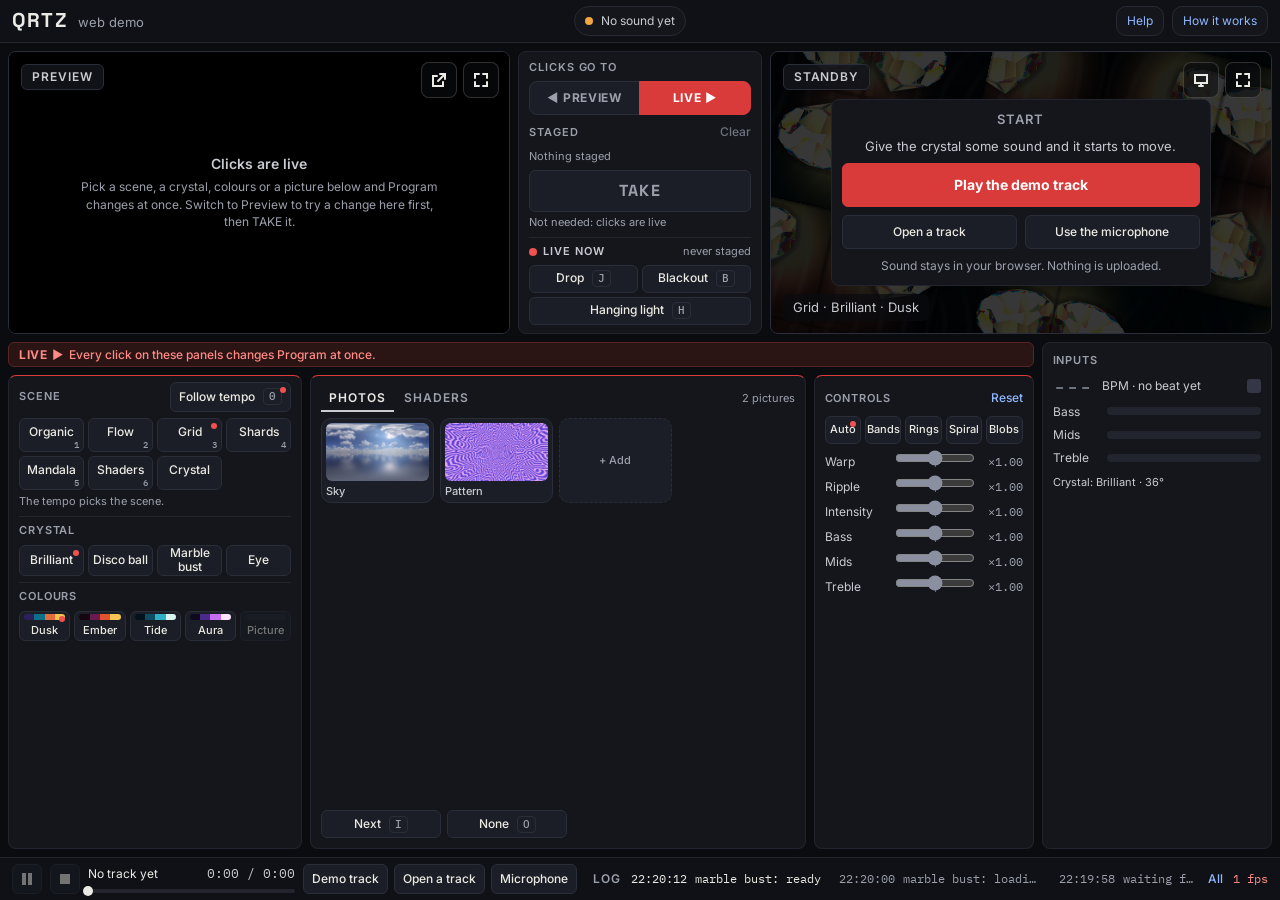
==== qrtz/index.html @ 58b79524 "QRTZ demo: the new "QRTZ Demo" track (124 BPM) Copies web/demo from the qrtz repo's main (pull reque" ====
<!DOCTYPE html>
<html lang="en">
<head>
<meta charset="utf-8">
<meta name="viewport" content="width=device-width, initial-scale=1">
<title>QRTZ · a music visualizer, light through a crystal</title>
<meta name="description" content="QRTZ: live visuals for DJ sets, where every picture is light through a crystal that moves with the beat. Play the demo track or your own music and try the operator panel.">
<meta property="og:title" content="QRTZ · a music visualizer, light through a crystal">
<meta property="og:description" content="Live visuals for DJ sets. Play the demo track or your own music and try the operator panel in your browser.">
<meta name="theme-color" content="#0B0C10">
<link rel="icon" href="data:image/svg+xml,%3Csvg xmlns='http://www.w3.org/2000/svg' viewBox='0 0 32 32'%3E%3Crect width='32' height='32' rx='6' fill='%230B0C10'/%3E%3Cpath d='M16 4l9 8-9 16-9-16z' fill='%23ECEAE4'/%3E%3Cpath d='M16 4l9 8H7z' fill='%238FB8FF'/%3E%3Cpath d='M16 12v16l9-16z' fill='%23F2A541'/%3E%3C/svg%3E">
<link rel="preconnect" href="https://fonts.googleapis.com">
<link rel="preconnect" href="https://fonts.gstatic.com" crossorigin>
<link href="https://fonts.googleapis.com/css2?family=IBM+Plex+Mono:wght@400;500;600&family=Inter:wght@400;500;600;700&family=Space+Grotesk:wght@700&display=swap" rel="stylesheet">
<style>
  /* The operator panel's look (docs/operator-panel.md): one meaning per colour. Red is what's
     live now, green is working, amber is changing or waiting; none of them is decoration. */
  :root {
    --ground: #0B0C10;
    --card: #14161C; --card-border: #22252E; --card-radius: 14px; --card-pad: 14px;
    --button: #1B1E26; --button-border: #2A2E39; --button-radius: 10px;
    --chip: #14161C; --chip-border: #262A34;
    --text: #ECEAE4; --text-2: #C9CBD2; --muted: #9CA0AB; --faint: #6E7380;
    --live: #D93A3A; --live-dot: #F0524F; --live-frame: #E04848;
    --ok: #2FB36B; --wait: #F2A541;
    --bass: #E8603C; --mids: #2FB36B; --treble: #4C8DF0; --meter-track: #22252E; --peak: #ECEAE4;
    --link: #8FB8FF; --link-hover: #C2D8FF;
    --log: #0F1116; --log-border: #1C1F27; --off: #343846;
    --sans: Inter, system-ui, -apple-system, "Segoe UI", sans-serif;
    --mono: "IBM Plex Mono", ui-monospace, Consolas, monospace;
    --gap: 14px;
  }
  * { box-sizing: border-box; }
  html, body { margin: 0; background: var(--ground); color: var(--text); font: 14px/1.45 var(--sans); }
  body { min-height: 100vh; }
  .mono { font-family: var(--mono); }
  a { color: var(--link); text-decoration: none; }
  a:hover { color: var(--link-hover); text-decoration: underline; }
  :focus-visible { outline: 2px solid var(--link); outline-offset: 2px; }
  [hidden] { display: none !important; }
  * { scrollbar-width: thin; scrollbar-color: #3A3F4D transparent; }
  input[type=file] { display: none; }

  .page { max-width: 1392px; margin: 0 auto; padding: 24px; display: flex; flex-direction: column; gap: var(--gap); }

  /* Header */
  .top { display: flex; align-items: center; gap: var(--gap); flex-wrap: wrap; }
  .brand { display: flex; align-items: baseline; gap: 10px; }
  .wordmark { font: 700 26px/1 "Space Grotesk", var(--sans); letter-spacing: 0.06em; }
  .brand .sub { color: var(--muted); }
  .chips { flex: 1 1 auto; display: flex; flex-wrap: wrap; gap: 8px; justify-content: center; }
  .chip { display: inline-flex; align-items: center; gap: 8px; height: 36px; padding: 0 14px; border-radius: 999px;
          background: var(--chip); border: 1px solid var(--chip-border); color: var(--text-2); white-space: nowrap; }
  .chip b { color: var(--text); font-weight: 600; }
  .dot { width: 8px; height: 8px; border-radius: 50%; display: inline-block; flex: none; }
  .dot.red { background: var(--live-dot); } .dot.green { background: var(--ok); } .dot.amber { background: var(--wait); }
  .beats { gap: 5px; }
  .beats i { width: 10px; height: 10px; border-radius: 2px; background: var(--off); }
  .beats i.on { background: var(--peak); }
  nav { display: flex; gap: 8px; }
  nav a, nav button { display: inline-flex; font: inherit; color: var(--link); cursor: pointer; align-items: center; height: 36px; padding: 0 14px; border-radius: 10px; background: var(--chip); border: 1px solid var(--chip-border); }

  /* The layout. On a phone or a narrow window it's one scrolling column: Program, Preview, the
     Staged card, then the panels. From 1100 px wide it's the operator panel, below. */
  .main { display: flex; flex-direction: column; gap: var(--gap); min-width: 0; }
  .monitors, .lower { display: flex; flex-direction: column; gap: var(--gap); min-width: 0; }
  .stage-box { min-width: 0; order: -1; }
  .bar { display: flex; flex-direction: column; gap: var(--gap); }
  .part + .part { margin-top: 12px; padding-top: 12px; border-top: 1px solid var(--card-border); }

  /* Preview, and the Staged card that sits between it and Program. */
  .stage.preview { aspect-ratio: 16 / 9; height: auto; border: 2px solid var(--ok); }
  .stage.preview.idle { border: 1px solid var(--button-border); }
  .stage.preview .tag { background: var(--ok); }
  .stage.preview.idle .tag { background: rgba(20, 22, 28, 0.85); color: var(--text-2); border: 1px solid var(--button-border); }
  .stage.preview .empty { position: absolute; inset: 0; display: flex; flex-direction: column; align-items: center; justify-content: center; gap: 4px;
                          padding: 16px; text-align: center; color: var(--muted); font-size: 12px; }
  .stage.preview .empty span { max-width: 46ch; }
  .stage.preview .empty b { color: var(--text-2); font-size: 14px; font-weight: 600; }
  .stage.preview:not(.idle) .empty { display: none; }
  .c-staged { display: flex; flex-direction: column; gap: 8px; min-width: 0; }
  .c-staged .card-head { margin: 0; }
  /* The switch: where clicks go. Green and pointing left for Preview, red and pointing right for
     Program, the same colours as the two pictures' frames. */
  .send h2, .now h2 { margin: 0 0 5px; font-size: 11px; font-weight: 600; letter-spacing: 0.08em; text-transform: uppercase; color: var(--muted); }
  .send-row { display: grid; grid-template-columns: 1fr 1fr; }
  .send-btn { min-height: 38px; font: 700 13px/1 var(--sans); letter-spacing: 0.06em; text-transform: uppercase; cursor: pointer;
              color: var(--muted); background: var(--button); border: 1px solid var(--button-border); }
  .send-btn.to-prev { border-radius: 8px 0 0 8px; } .send-btn.to-live { border-radius: 0 8px 8px 0; margin-left: -1px; }
  .send-btn.to-prev[aria-pressed=true] { background: var(--ok); border-color: var(--ok); color: #04170C; }
  .send-btn.to-live[aria-pressed=true] { background: var(--live); border-color: var(--live); color: #fff; }
  .now { margin-top: auto; padding-top: 8px; border-top: 1px solid var(--card-border); }
  .now h2 { display: flex; align-items: center; gap: 6px; color: var(--text-2); }
  .now h2 span { margin-left: auto; font-weight: 400; letter-spacing: 0; text-transform: none; color: var(--muted); }
  /* The rail over the panels: says, in the same colour, where their clicks are going. */
  .rail { margin: 0; padding: 5px 10px; border-radius: 6px; font-size: 12px; font-weight: 500; color: var(--ok); background: #102418; border: 1px solid #1D4A30; }
  .rail b { font-weight: 700; letter-spacing: 0.06em; }
  body.to-program .rail { color: #FF8A86; background: #2A1414; border-color: #5A2424; }
  /* The panels under the rail carry its colour along their top edge. */
  .c-look, .c-photos, .c-controls { border-top: 2px solid var(--ok); }
  body.to-program .c-look, body.to-program .c-photos, body.to-program .c-controls { border-top-color: var(--live); }
  .staged-list { margin: 0; font-size: 12px; color: var(--wait); min-height: 2.9em; overflow: hidden; display: -webkit-box; -webkit-line-clamp: 2; -webkit-box-orient: vertical; }
  .staged-list.none { color: var(--muted); }
  .btn.take { min-height: 48px; font: 700 16px/1 "Space Grotesk", var(--sans); letter-spacing: 0.08em; background: var(--live); border-color: var(--live); color: #fff; }
  .btn.take:disabled { background: var(--button); border-color: var(--button-border); color: var(--muted); opacity: 1; }
  .btn.take.armed { box-shadow: 0 0 0 0 var(--wait); animation: take-ring 2s ease-in-out infinite; }
  .btn.take.waiting { background: #7A2424; font-size: 13px; }
  @keyframes take-ring { 0%, 100% { box-shadow: 0 0 0 2px rgba(242, 165, 65, 0.25); } 50% { box-shadow: 0 0 0 4px rgba(242, 165, 65, 0.85); } }
  .take-why { margin: -2px 0 0; font-size: 11px; color: var(--muted); }
  .c-staged .quick { display: grid; grid-template-columns: 1fr 1fr; gap: 6px; }
  .c-staged .quick .btn { min-height: 34px; font-size: 13px; padding: 0 6px; }
  .c-staged #hanging { grid-column: 1 / -1; }

  /* The media browser's tabs. */
  .tabs { display: inline-flex; gap: 2px; }
  .tab { font: 600 12px/1 var(--sans); letter-spacing: 0.08em; text-transform: uppercase; color: var(--muted); background: none; cursor: pointer;
         border: 0; border-bottom: 2px solid transparent; padding: 6px 8px; min-height: 26px; }
  .tab { white-space: nowrap; }
  .tabs { flex-wrap: wrap; }
  .c-photos .card-head { flex-wrap: wrap; }
  .tab:hover { color: var(--text-2); }
  .tab[aria-pressed=true] { color: var(--text); border-bottom-color: var(--text-2); }

  /* Staged on a button: the accent fill (docs/operator-panel.md, "Staged"). */
  .choice.staged, .tile.staged { background: var(--wait); border-color: var(--wait); color: #1B1306; }
  .choice.staged kbd { color: #1B1306; border-color: rgba(27, 19, 6, 0.4); }
  .tile.staged span { color: #1B1306; }

  .card { background: var(--card); border: 1px solid var(--card-border); border-radius: var(--card-radius); padding: var(--card-pad); }
  .card-head { display: flex; align-items: baseline; justify-content: space-between; gap: 10px; margin: 0 0 10px; }
  .card-head h2 { margin: 0; font-size: 13px; font-weight: 600; letter-spacing: 0.08em; text-transform: uppercase; color: var(--muted); }
  .card-head .note { font-size: 12px; color: var(--muted); }
  .card-head .note.wait { color: var(--wait); }

  /* Buttons */
  .btn { position: relative; display: inline-flex; align-items: center; justify-content: center; gap: 8px; min-height: 44px; padding: 0 14px;
         background: var(--button); border: 1px solid var(--button-border); border-radius: var(--button-radius);
         color: var(--text); font: 500 14px/1.2 var(--sans); cursor: pointer; text-align: center; }
  .btn:hover:not(:disabled) { border-color: #3A3F4D; }
  .btn:disabled { opacity: 0.45; cursor: default; }
  .btn.icon { width: 44px; padding: 0; flex: none; }
  .btn.icon svg { width: 16px; height: 16px; fill: currentColor; }
  .btn.primary { background: var(--live); border-color: var(--live); color: #fff; font-weight: 700; }
  .btn.primary:hover { border-color: #fff; }
  .btn.dashed { border-style: dashed; color: var(--text-2); width: 100%; margin-top: 10px; }
  /* What's live: a red dot in the corner (and aria-pressed, for anything that can't see it). */
  .choice[aria-pressed=true]::after { content: ""; position: absolute; top: 5px; right: 5px; width: 6px; height: 6px; border-radius: 50%; background: var(--live-dot); }
  /* On its way: the shape melting in. */
  .choice.coming { outline: 2px solid var(--wait); outline-offset: -2px; }
  .choice.coming:focus-visible { outline: 2px solid var(--link); outline-offset: 2px; box-shadow: inset 0 0 0 2px var(--wait); }
  /* A scene held by hand: a lock in the corner. What the tempo would pick while one is held: a dashed outline. */
  .choice.held::before { content: ""; position: absolute; top: 5px; left: 5px; width: 9px; height: 10px;
    background: url("data:image/svg+xml,%3Csvg xmlns='http://www.w3.org/2000/svg' viewBox='0 0 9 10'%3E%3Cpath d='M2 4.5V3a2.5 2.5 0 0 1 5 0v1.5' fill='none' stroke='%23F0524F' stroke-width='1.3'/%3E%3Crect x='0.5' y='4.5' width='8' height='5' rx='1' fill='%23F0524F'/%3E%3C/svg%3E") no-repeat; }
  .choice.pick { outline: 1px dashed var(--muted); outline-offset: -4px; }
  .follow { min-height: 28px; padding: 0 16px 0 8px; font-size: 12px; margin-left: auto; }
  .c-scene .card-head { align-items: center; }
  .c-scene .card-head .note { flex: 1; text-align: right; }

  /* The Photos card: a strip of thumbnails that scrolls sideways, LIVE on the one on screen,
     and a drop tile at its end. */
  .deck-strip { display: grid; grid-auto-flow: column; grid-auto-columns: 96px; gap: 8px; overflow-x: auto; padding-bottom: 6px; scrollbar-width: thin; }
  .tile { position: relative; display: flex; flex-direction: column; gap: 4px; padding: 4px; min-height: 0; height: auto;
          background: var(--button); border: 1px solid var(--button-border); border-radius: var(--button-radius); color: var(--text-2);
          font: 500 11px/1.2 var(--sans); cursor: pointer; text-align: left; }
  .tile img { width: 100%; aspect-ratio: 16 / 9; object-fit: cover; border-radius: 6px; display: block; background: #000; }
  .tile span { white-space: nowrap; overflow: hidden; text-overflow: ellipsis; }
  .tile[aria-pressed=true] { border-color: var(--live); }
  .tile[aria-pressed=true]::before { content: "LIVE"; position: absolute; top: 8px; left: 8px; padding: 1px 5px; border-radius: 4px;
          background: var(--live); color: #fff; font: 700 9px/1.4 var(--sans); letter-spacing: 0.06em; }
  .tile.drop { align-items: center; justify-content: center; border-style: dashed; color: var(--muted); text-align: center; font-size: 11px; }
  .strip-note { margin: 2px 0 0; font-size: 11px; color: var(--muted); min-height: 1.4em; }
  .tile .swatch { width: 100%; aspect-ratio: 16 / 9; border-radius: 6px; display: block; }
  .photo-actions { display: grid; grid-template-columns: repeat(auto-fit, minmax(70px, 1fr)); gap: 6px; margin-top: 8px; }
  .photo-actions .btn { min-height: 36px; padding: 0 6px; font-size: 12px; }
  body.dragging .stage-box { outline: 2px dashed var(--wait); outline-offset: 4px; border-radius: var(--card-radius); }

  /* The Controls card: thin sliders with a centre notch at ×1 (the settings' own value) and a
     readout; the Waves switch above them. */
  .link-btn { background: none; border: 0; padding: 0; font: 500 12px/1 var(--sans); color: var(--link); cursor: pointer; min-height: 24px; }
  .link-btn:hover { color: var(--link-hover); text-decoration: underline; }
  .link-btn:disabled { color: var(--faint); cursor: default; text-decoration: none; }
  .waves { display: grid; grid-template-columns: repeat(5, minmax(0, 1fr)); gap: 4px; margin-bottom: 10px; }
  .waves .btn { min-height: 34px; padding: 0 2px; font-size: 12px; }
  .sliders { display: grid; gap: 6px; }
  .slider { display: grid; grid-template-columns: 62px 1fr 40px; align-items: center; gap: 8px; font-size: 13px; color: var(--text-2); }
  .slider output { font: 12px var(--mono); color: var(--muted); text-align: right; }
  .slider .track { position: relative; height: 28px; display: flex; align-items: center; }
  .slider .track::before { content: ""; position: absolute; left: 50%; top: 7px; bottom: 7px; width: 1px; background: var(--muted); opacity: 0.6; }
  .slider input { width: 100%; margin: 0; accent-color: #8A90A0; background: transparent; cursor: pointer; position: relative; }
  .slider.changed input { accent-color: var(--wait); }
  .slider.changed output { color: var(--wait); }
  .slider .live-tick { position: absolute; top: 6px; bottom: 6px; width: 2px; margin-left: -1px; background: var(--live-dot); display: none; pointer-events: none; }
  .slider.changed .live-tick { display: block; }
  .scene-note { margin: 8px 0 0; font-size: 12px; color: var(--muted); min-height: 1.45em; }
  .grid { display: grid; gap: 8px; }
  .grid.four { grid-template-columns: repeat(4, minmax(0, 1fr)); }
  .grid.two { grid-template-columns: repeat(2, minmax(0, 1fr)); }
  .grid .btn { min-height: 48px; padding: 0 8px; }
  .palette { flex-direction: column; gap: 6px; padding: 14px 8px 8px; }  /* room above the strip for the live dot */
  .palette .strip { display: flex; width: 100%; height: 8px; border-radius: 4px; overflow: hidden; background: var(--meter-track); }
  .palette .strip i { flex: 1; }
  .subhead { margin: 12px 0 8px; font-size: 12px; color: var(--muted); }
  .pic { flex-direction: column; gap: 6px; padding: 14px 6px 6px; }
  .pic img { display: block; width: 100%; height: 34px; object-fit: cover; border-radius: 6px; }

  /* Stage */
  .stage { position: relative; aspect-ratio: 16 / 9; background: #000; border-radius: var(--card-radius); overflow: hidden;
           border: 2px solid var(--live-frame); }
  .stage canvas { position: absolute; inset: 0; width: 100%; height: 100%; display: block; transition: opacity 0.4s; }
  .stage.idle { border: 1px solid var(--button-border); }
  .stage.standby canvas { opacity: 0.28; }
  .tag { position: absolute; top: 12px; left: 12px; height: 26px; display: inline-flex; align-items: center; gap: 6px; padding: 0 10px;
         border-radius: 6px; font: 600 12px/1 var(--sans); letter-spacing: 0.08em; background: var(--live); color: #fff; }
  .stage.idle .tag { background: rgba(20, 22, 28, 0.85); color: var(--text-2); border: 1px solid var(--button-border); }
  .fs { position: absolute; top: 10px; right: 10px; width: 36px; height: 36px; display: inline-flex; align-items: center; justify-content: center;
        background: rgba(11, 12, 16, 0.6); border: 1px solid rgba(236, 234, 228, 0.18); border-radius: 8px; color: var(--text); cursor: pointer; z-index: 2; }
  .fs:hover { background: rgba(11, 12, 16, 0.85); }
  .fs.out-btn { right: 52px; }
  .fs.out-btn.on { border-color: var(--live-dot); color: var(--live-dot); }
  /* While the output window shows Program, the panel shows the same picture letterboxed. */
  .stage.out canvas { object-fit: contain; }
  .stage:fullscreen .out-btn { display: none; }
  .fs svg { width: 16px; height: 16px; fill: none; stroke: currentColor; stroke-width: 2; stroke-linecap: round; }
  /* Full screen: the picture alone, filling the screen (Esc or the button brings the panel back). */
  .stage:fullscreen { width: 100vw !important; height: 100vh; aspect-ratio: auto; border: 0; border-radius: 0; }
  .stage:-webkit-full-screen { width: 100vw !important; height: 100vh; aspect-ratio: auto; border: 0; border-radius: 0; }
  /* Nothing over the picture in full screen: no tag, no caption, and the button and pointer
     fade away while the mouse is still (moving it brings them back). */
  .stage:fullscreen .tag, .stage:fullscreen .caption { display: none; }
  .stage:-webkit-full-screen .tag, .stage:-webkit-full-screen .caption { display: none; }
  .fs { transition: opacity 0.4s; }
  .stage.still { cursor: none; }
  .stage.still .fs { opacity: 0; pointer-events: none; }
  .stage.still .fs:focus-visible { opacity: 1; }
  .caption { position: absolute; left: 12px; bottom: 12px; max-width: calc(100% - 24px); padding: 4px 10px; border-radius: 6px;
             background: rgba(11, 12, 16, 0.72); color: var(--text-2); font-size: 13px; white-space: nowrap; overflow: hidden; text-overflow: ellipsis; }
  .start { position: absolute; inset: 0; display: flex; align-items: center; justify-content: center; padding: 16px; }
  .start .card { width: 100%; max-width: 420px; display: flex; flex-direction: column; gap: 12px; text-align: center; }
  .start h2 { margin: 0; font-size: 13px; font-weight: 600; letter-spacing: 0.08em; color: var(--muted); }
  .start p { margin: 0; color: var(--text-2); }
  .start .btn.primary { min-height: 56px; font-size: 16px; }
  .start .pair { display: grid; grid-template-columns: 1fr 1fr; gap: 8px; }
  .start .small { font-size: 12px; color: var(--muted); }

  /* Transport */
  .transport { display: flex; align-items: center; gap: 10px; flex-wrap: wrap; background: var(--card); border: 1px solid var(--card-border); border-radius: var(--card-radius); padding: var(--card-pad); }
  .track { flex: 1 1 220px; min-width: 0; display: flex; flex-direction: column; gap: 8px; }
  .trackline { display: flex; justify-content: space-between; gap: 10px; }
  .trackline span:first-child { overflow: hidden; text-overflow: ellipsis; white-space: nowrap; color: var(--text); }
  .trackline .mono { color: var(--text-2); font-size: 13px; flex: none; }
  .progress { position: relative; height: 4px; border-radius: 2px; background: var(--meter-track); }
  .progress i { position: absolute; left: 0; top: 0; bottom: 0; width: 0; border-radius: 2px; background: var(--live-dot); }
  .progress b { position: absolute; top: 50%; left: 0; width: 10px; height: 10px; margin: -5px 0 0 -5px; border-radius: 50%; background: var(--peak); }
  .transport .actions { display: flex; gap: 8px; flex-wrap: wrap; }

  /* Inputs */
  .tempo { display: flex; align-items: center; gap: 12px; margin-bottom: 12px; }
  .bpm { font: 600 26px/1 var(--mono); min-width: 3.2ch; }
  .bpm.none { color: var(--faint); }
  .tempo .what { color: var(--text-2); flex: 1; }
  .beatlight { width: 14px; height: 14px; border-radius: 3px; background: var(--off); flex: none; }
  .beatlight.on { background: var(--peak); }
  .link-note { color: var(--text-2); font-size: 12px; margin: -4px 0 10px; }
  .meter-row { display: grid; grid-template-columns: 52px 1fr; align-items: center; gap: 10px; margin-top: 8px; color: var(--text-2); }
  .meter { position: relative; height: 8px; border-radius: 4px; background: var(--meter-track); overflow: hidden; }
  .meter i { position: absolute; left: 0; top: 0; bottom: 0; width: 0; }
  .meter b { position: absolute; top: 0; bottom: 0; width: 2px; left: 0; background: var(--peak); display: none; }
  .meter.on b { display: block; }
  .m-bass i { background: var(--bass); } .m-mids i { background: var(--mids); } .m-treble i { background: var(--treble); }
  .fps { font-size: 12px; color: var(--muted); flex: none; }

  .quick { display: flex; flex-wrap: wrap; gap: 8px; }
  .quick .btn { flex: 1 1 140px; }
  /* A button's key (docs/operator-panel.md: "each button shows its key"). */
  kbd { font: 500 11px/1 var(--mono); color: var(--muted); border: 1px solid var(--button-border); border-radius: 4px; padding: 2px 5px; }
  .grid.four kbd { position: absolute; right: 4px; bottom: 3px; border: 0; padding: 0; font-size: 10px; }
  .stage.blackout .tag { color: var(--wait); }

  /* The Keys panel: a solid sheet over the page, the keys in cards by group, like the project's Help. */
  .keys-panel { width: min(1100px, calc(100vw - 32px)); max-height: calc(100vh - 32px); padding: 18px; color: var(--text);
                background: var(--ground); border: 1px solid var(--card-border); border-radius: var(--card-radius); }
  .keys-panel::backdrop { background: rgba(5, 6, 9, 0.8); }
  .keys-head { display: flex; align-items: center; gap: 14px; flex-wrap: wrap; margin-bottom: 14px; }
  .keys-head h2 { margin: 0; font-size: 13px; font-weight: 600; letter-spacing: 0.08em; text-transform: uppercase; color: var(--muted); }
  .keys-head .note { flex: 1; color: var(--muted); font-size: 13px; }
  .keys-head .btn { margin-left: auto; }
  .keys-groups { columns: 3 300px; column-gap: var(--gap); }
  .keys-group { break-inside: avoid; margin-bottom: var(--gap); background: var(--card); border: 1px solid var(--card-border); border-radius: var(--card-radius); padding: var(--card-pad); }
  .keys-group h3 { margin: 0 0 8px; font-size: 12px; font-weight: 600; letter-spacing: 0.08em; text-transform: uppercase; color: var(--muted); }
  .keys-group dl { margin: 0; display: grid; grid-template-columns: max-content 1fr; gap: 6px 12px; align-items: baseline; }
  .keys-group dt { white-space: nowrap; }
  .keys-group dt kbd { color: var(--text); font-size: 12px; }
  .keys-group dd { margin: 0; color: var(--text-2); }
  .keys-group dl > div { display: contents; }
  /* Help: subject cards across the top (the chosen one outlined), then only that subject. */
  .help-cards { display: grid; grid-template-columns: repeat(auto-fill, minmax(170px, 1fr)); gap: 8px; margin-bottom: 14px; }
  .help-card { display: flex; flex-direction: column; gap: 3px; text-align: left; padding: 10px 12px; min-height: 58px; cursor: pointer;
               background: var(--card); border: 1px solid var(--card-border); border-radius: 10px; color: var(--text-2); font: 12px/1.35 var(--sans); }
  .help-card b { color: var(--text); font-size: 13px; font-weight: 600; }
  .help-card:hover { border-color: #3A3F4D; }
  .help-card[aria-selected=true] { border-color: var(--link); box-shadow: inset 0 0 0 1px var(--link); background: #161B26; }
  .help-topic { columns: 2 340px; column-gap: var(--gap); }
  .help-topic[data-topic=keys] { columns: auto; }
  .help-topic p, .help-topic li { color: var(--text-2); font-size: 13px; line-height: 1.55; }
  .help-topic p { margin: 0; }
  .help-topic ol { margin: 0; padding-left: 20px; display: grid; gap: 6px; }
  .help-topic b { color: var(--text); font-weight: 600; }
  .help-topic code { font: 12px var(--mono); color: var(--text); background: #0F1116; border: 1px solid var(--card-border); border-radius: 4px; padding: 0 4px; }
  .help-lead { margin: 0 0 12px !important; color: var(--muted) !important; }
  .help-topic .app-only { color: var(--wait); font-size: 12px; margin-top: 6px; }
  .keys-panel { max-height: calc(100vh - 32px); overflow-y: auto; }
  .keys-group .later dt kbd, .keys-group .later dd { color: var(--faint); }
  .keys-group .later dd::after { content: " · not yet"; color: var(--faint); font-size: 12px; }

  /* Log */
  .log { display: flex; align-items: baseline; gap: 14px; background: var(--log); border: 1px solid var(--log-border); border-radius: 10px; padding: 10px 14px; }
  .log h2 { margin: 0; font-size: 12px; font-weight: 600; letter-spacing: 0.08em; color: var(--muted); flex: none; }
  .log ol { list-style: none; margin: 0; padding: 0; display: flex; flex-wrap: wrap; gap: 4px 22px; min-width: 0; font: 12px/1.5 var(--mono); }
  .log li { color: var(--muted); }
  .log li:first-child { color: var(--text); }
  .log time { margin-right: 8px; }
  .log ol { flex: 1; }
  .log .link-btn { flex: none; }
  .log-all { list-style: none; margin: 0; padding: 0; max-height: calc(100vh - 140px); overflow-y: auto; font: 12px/1.7 var(--mono); color: var(--text-2); }
  .log-all time { color: var(--muted); margin-right: 10px; }
  /* The title bar's Level meter and the warning chip; the Inputs card's flags and live crystal. */
  .chip.level { gap: 8px; }
  .chip.level .meter { width: 90px; }
  .m-level i { background: linear-gradient(90deg, var(--ok) 70%, var(--wait) 85%, var(--live-dot)); }
  .meter.m-level b { background: var(--live-dot); }
  .chip.flag { color: var(--wait); background: #2A2010; border-color: #5A4418; }
  .chip.flag.bad { color: #FF8A86; background: #2A1414; border-color: #5A2424; }
  .live-crystal { margin-top: 10px; font-size: 12px; color: var(--text-2); }
  .flags { display: flex; flex-wrap: wrap; gap: 6px; margin-top: 8px; }
  .flags span { font-size: 11px; padding: 3px 8px; border-radius: 6px; }
  .flags .ok { color: var(--ok); background: #102418; }
  .flags .warn { color: var(--wait); background: #2A2010; }
  .flags .bad { color: #FF8A86; background: #2A1414; }
  .fps.warn { color: var(--wait); } .fps.bad { color: #FF8A86; }


  /* Laptop and desktop: the operator panel, laid out like a vision mixer (vMix, ATEM, the studio
     mode in OBS) and filling the window edge to edge, like a VJ program. A status bar on top;
     Preview on the left, Program on the right and TAKE between them; under them Look (scene,
     crystal, colours), the media browser, Controls and Inputs; the sound and the log in a bar
     at the bottom. Nothing is scaled and the window never scrolls: the two pictures take what
     the width and height allow, and a panel that runs out of room scrolls inside itself. */
  @media (min-width: 1100px) {
    html, body { height: 100%; overflow: hidden; }
    body { font-size: 13px; }
    .page { max-width: none; height: 100vh; padding: 0; gap: 0; display: grid; grid-template-rows: auto minmax(0, 1fr) auto; }
    .top { padding: 6px 12px; background: var(--log); border-bottom: 1px solid var(--card-border); flex-wrap: nowrap; gap: 12px; }
    .wordmark { font-size: 20px; }
    .chips { flex-wrap: nowrap; overflow: hidden; }
    .chip, nav a, nav button { height: 30px; padding: 0 10px; font-size: 12px; }

    .main { --gap: 8px; padding: 8px; display: grid; grid-template-rows: auto minmax(0, 1fr); min-height: 0; }
    /* The pictures are 16:9, as tall as the width allows, and never more than 46% of the window's height. */
    .monitors { --mid: clamp(230px, 19vw, 300px); --mon-h: max(200px, min(calc((100vw - 32px - var(--mid)) / 2 * 0.5625), 46vh, calc(100vh - 390px)));
                display: grid; grid-template-columns: auto minmax(230px, var(--mid)) auto; justify-content: center; height: var(--mon-h); }
    .monitors .stage:not(:fullscreen) { height: var(--mon-h); width: calc(var(--mon-h) * 16 / 9); aspect-ratio: auto; border-radius: 8px; }
    .stage-box { order: 0; }
    .card { padding: 10px; border-radius: 8px; }
    .card-head { margin: 0 0 6px; }
    .card-head h2 { font-size: 11px; }
    .follow { min-height: 24px; font-size: 11px; }
    .btn { min-height: 30px; font-size: 12px; padding: 0 8px; border-radius: 6px; }
    .grid { gap: 4px; }
    .grid .btn { min-height: 30px; padding: 0 4px; }
    /* A scene's key sits in its button's corner, clear of the name. */
    .grid.four .btn { font-size: 12px; min-height: 34px; padding: 0 2px 6px; }
    .grid.four kbd { right: 4px; bottom: 2px; font-size: 9px; }
    .choice.held::before { top: auto; bottom: 3px; left: 4px; width: 8px; height: 9px; background-size: contain; }
    .choice[aria-pressed=true]::after { top: 4px; right: 4px; }

    .c-staged { padding: 8px 10px; gap: 5px; overflow-y: auto; }
    .c-staged .staged-list { font-size: 11px; min-height: 1.45em; }
    .send-btn { min-height: 34px; font-size: 12px; }
    .now { padding-top: 6px; }
    .c-staged .btn.take { min-height: 42px; }
    .c-staged .quick { gap: 4px; }
    .c-staged .quick .btn { min-height: 28px; font-size: 12px; }
    .start .card { gap: 8px; max-width: 380px; }
    .start .btn.primary { min-height: 44px; font-size: 14px; }
    .start .pair .btn { min-height: 34px; }

    .lower { display: grid; min-height: 0; grid-template-rows: auto minmax(0, 1fr);
             grid-template-columns: clamp(280px, 23vw, 400px) minmax(0, 1fr) clamp(220px, 17vw, 320px) clamp(230px, 18vw, 320px); }
    .lower > .card { min-height: 0; overflow-y: auto; scrollbar-width: thin; }
    .rail { grid-column: 1 / 4; padding: 3px 10px; }
    .c-inputs { grid-column: 4; grid-row: 1 / 3; }
    .slider output, .bar .trackline .mono { white-space: nowrap; }
    /* Look: three short lists. */
    .part + .part { margin-top: 6px; padding-top: 6px; }
    .c-look { padding-top: 6px; padding-bottom: 6px; }
    .scene-note { margin: 4px 0 0; font-size: 11px; }
    .c-crystal .grid.two { grid-template-columns: repeat(4, minmax(0, 1fr)); }
    .c-colours .grid.two { grid-template-columns: repeat(5, minmax(0, 1fr)); }
    .palette { gap: 4px; padding: 10px 4px 5px; font-size: 11px; }
    .palette .strip { height: 6px; }
    /* The media browser: the pictures fill the panel as a grid and scroll down, not sideways. */
    .lower > .c-photos { display: flex; flex-direction: column; gap: 6px; overflow: hidden; }
    .c-photos .card-head { margin: 0; align-items: center; flex-wrap: nowrap; }
    .tabs { flex-wrap: nowrap; flex: none; }
    .deck-strip { flex: 1 1 0; min-height: 0; grid-auto-flow: row; grid-auto-rows: max-content; grid-template-columns: repeat(auto-fill, minmax(104px, 1fr)); align-content: start;
                  overflow-x: hidden; overflow-y: auto; padding: 0 4px 0 0; gap: 6px; }
    .photo-actions { margin: 0; display: flex; gap: 6px; }
    .photo-actions .btn { min-height: 28px; flex: 0 1 120px; }
    .strip-note { margin: 0; min-height: 0; min-width: 0; flex: 1 1 0; text-align: right; white-space: nowrap; overflow: hidden; text-overflow: ellipsis; }
    /* Controls and Inputs. */
    .waves { margin-bottom: 6px; }
    .waves .btn { min-height: 28px; font-size: 11px; }
    .sliders { gap: 1px; }
    .slider { font-size: 12px; }
    .slider .track { height: 24px; }
    .tempo { margin-bottom: 6px; gap: 8px; }
    .tempo .what { font-size: 12px; }
    .flags { margin-top: 6px; }
    .bpm { font-size: 22px; }
    .link-note { margin: 0 0 6px; font-size: 11px; }
    .meter-row { margin-top: 6px; grid-template-columns: 44px 1fr; font-size: 12px; }
    .live-crystal { margin-top: 8px; font-size: 11px; }

    /* The bottom bar: the sound on the left, the log on the right. */
    .bar { display: grid; grid-template-columns: minmax(440px, 45%) minmax(0, 1fr); gap: 16px; align-items: center;
           padding: 6px 12px; background: var(--log); border-top: 1px solid var(--card-border); }
    .bar .transport { background: none; border: 0; border-radius: 0; padding: 0; flex-wrap: nowrap; gap: 8px; }
    .bar .btn.icon { width: 30px; }
    .bar .track { gap: 5px; flex: 1 1 120px; }
    .bar .trackline { font-size: 12px; }
    .transport .actions { flex-wrap: nowrap; gap: 6px; flex: none; }
    .bar .log { background: none; border: 0; border-radius: 0; padding: 0; min-width: 0; gap: 10px; }
    .bar .log ol { flex-wrap: nowrap; overflow: hidden; white-space: nowrap; gap: 0 18px; }
    .bar .log li { overflow: hidden; text-overflow: ellipsis; flex: 0 1 auto; }
    .bar .log li:first-child { flex: 0 0 auto; max-width: 100%; }
  }
  @media (min-width: 1100px) and (max-height: 680px) {
    .c-staged { gap: 4px; padding: 6px 10px; }
    .c-staged .take-why { display: none; }
    .c-staged .btn.take { min-height: 34px; }
    .send-btn { min-height: 28px; }
    .send h2, .now h2 { margin-bottom: 3px; }
    .c-staged .quick .btn { min-height: 24px; }
    .grid.four .btn { min-height: 30px; }
    .scene-note { display: none; }
    .slider .track { height: 21px; }
  }
  @media (max-width: 700px) {
    .page { padding: 16px; }
    .wordmark { font-size: 22px; }
    .chips { justify-content: flex-start; }
    /* Before any sound the start card needs more room than a 16:9 strip gives on a phone. */
    .stage.standby { aspect-ratio: auto; min-height: 400px; }
    .transport .actions { flex: 1 1 100%; display: grid; grid-template-columns: repeat(3, minmax(0, 1fr)); }
    .transport .actions .btn { padding: 0 6px; }
    .log { flex-direction: column; gap: 6px; }
    .log ol { flex-direction: column; }
  }
  @media (prefers-reduced-motion: reduce) {
    *, *::before, *::after { transition: none !important; animation: none !important; }
  }
</style>
</head>
<body>
<div class="page">
  <header class="top">
    <div class="brand"><span class="wordmark">QRTZ</span><span class="sub">web demo</span></div>
    <div class="chips" aria-live="polite">
      <span class="chip" id="chip_wait"><i class="dot amber"></i>No sound yet</span>
      <span class="chip" id="chip_scene" hidden><i class="dot red"></i>Scene: <b id="chip_scene_name">Crystal</b></span>
      <span class="chip level" id="chip_level" hidden title="The whole mix as it comes in, before the auto gain"><span>Level</span><span class="meter m-level" id="m_level"><i></i><b></b></span></span>
      <span class="chip flag" id="chip_flag" hidden></span>
      <span class="chip" id="chip_tempo" hidden><i class="dot amber" id="tempo_dot"></i><span><span class="mono" id="chip_bpm">---</span> BPM · <span id="chip_source">demo track</span></span></span>
      <span class="chip beats" id="chip_beats" hidden role="img" aria-label="Beat counter"><i></i><i></i><i></i><i></i></span>
    </div>
    <nav>
      <button type="button" id="keys_button" aria-haspopup="dialog" title="The keys and the panel (?)">Help</button>
      <a href="how.html" target="qrtz_how" id="how_link">How it works</a>
    </nav>
  </header>

  <!-- The panel, laid out like a vision mixer (vMix, ATEM, the studio mode in OBS): Preview on
       the left, Program on the right, and what moves one to the other (TAKE) between them. Under
       them, what to show (Look, then the media browser) and how it moves (Controls, Inputs). -->
  <div class="main">
    <div class="monitors">
      <div class="stage preview idle" id="preview_stage">
        <canvas id="preview_canvas"></canvas>
        <span class="tag" id="preview_tag">PREVIEW</span>
        <button class="fs" id="preview_fs" aria-label="Preview full screen" title="Preview full screen">
          <svg viewBox="0 0 16 16"><path d="M2 6V2h4M10 2h4v4M14 10v4h-4M6 14H2v-4"/></svg>
        </button>
        <button class="fs out-btn" id="preview_pop" aria-label="Pop out Preview" title="Pop out: Preview in its own window, to watch it bigger">
          <svg viewBox="0 0 16 16"><path d="M9 2h5v5M14 2L7 9M12 10v4H2V4h4"/></svg>
        </button>
        <span class="caption" id="preview_caption" hidden></span>
        <div class="empty" id="preview_empty"><b id="preview_empty_title">Nothing staged</b><span id="preview_empty_hint">Click a scene, shape, picture or colours to try it here first.</span></div>
      </div>

      <section class="card c-staged" aria-label="Where clicks go, and TAKE">
        <!-- Where a click goes: one switch, each half pointing at its picture. -->
        <div class="send" role="group" aria-labelledby="h_send">
          <h2 id="h_send">Clicks go to</h2>
          <div class="send-row">
            <button class="send-btn to-prev" id="clicks_preview" aria-pressed="true" title="Clicks are staged in Preview; TAKE sends them live">&#9664; Preview</button>
            <button class="send-btn to-live" id="clicks_program" aria-pressed="false" title="Every click changes Program at once">Live &#9654;</button>
          </div>
        </div>
        <div class="card-head"><h2 id="h_staged">Staged</h2><button class="link-btn" id="clear" disabled title="Empty the stage">Clear</button></div>
        <p class="staged-list" id="staged_list">Nothing staged</p>
        <button class="btn take" id="take" disabled>TAKE</button>
        <p class="take-why" id="take_why">Stage something first</p>
        <!-- These three never wait in Preview: they act on Program the moment they are pressed. -->
        <div class="now" role="group" aria-labelledby="h_now">
          <h2 id="h_now"><i class="dot red"></i>Live now <span>never staged</span></h2>
          <div class="quick">
            <button class="btn" id="drop" title="Fire a drop on Program: the crystal explodes and reforms">Drop <kbd>J</kbd></button>
            <button class="btn choice" id="blackout" aria-pressed="false" title="Fade Program to black, and back">Blackout <kbd>B</kbd></button>
            <button class="btn choice" id="hanging" aria-pressed="false" title="The crystal hangs on a thread and swings, throwing caustics (from the next bar)">Hanging light <kbd>H</kbd></button>
          </div>
        </div>
      </section>

      <div class="stage-box">
      <div class="stage idle standby" id="stage">
        <canvas id="canvas"></canvas>
        <span class="tag" id="tag">STANDBY</span>
        <button class="fs" id="fullscreen" aria-label="Full screen" title="Full screen" hidden>
          <svg viewBox="0 0 16 16" id="icon_fs"><path d="M2 6V2h4M10 2h4v4M14 10v4h-4M6 14H2v-4"/></svg>
          <svg viewBox="0 0 16 16" id="icon_fs_exit" hidden><path d="M6 2v4H2M14 6h-4V2M10 14v-4h4M2 10h4v4"/></svg>
        </button>
        <button class="fs out-btn" id="output_button" title="Open the output window: Program alone, for the venue screen" aria-label="Open the output window">
          <svg viewBox="0 0 16 16"><path d="M2 3h12v8H2zM6 14h4M8 11v3"/></svg>
        </button>
        <span class="caption" id="caption">Crystal · Brilliant · Dusk</span>
        <div class="start" id="start">
          <div class="card">
            <h2>START</h2>
            <p>Give the crystal some sound and it starts to move.</p>
            <button class="btn primary" id="demo_track">Play the demo track</button>
            <div class="pair">
              <button class="btn" data-open="track">Open a track</button>
              <button class="btn" data-mic>Use the microphone</button>
            </div>
            <p class="small">Sound stays in your browser. Nothing is uploaded.</p>
          </div>
        </div>
      </div>
      </div>
    </div>

    <div class="lower">
      <p class="rail" id="rail" aria-live="polite"></p>
      <!-- Look: what the crystal is doing. Three short lists in one panel. -->
      <div class="card c-look">
        <section class="part c-scene" aria-labelledby="h_scene">
          <div class="card-head"><h2 id="h_scene">Scene</h2><span class="note wait" id="scene_coming" aria-live="polite"></span>
            <button class="btn choice follow" id="follow" aria-pressed="true" title="The tempo picks the scene">Follow tempo <kbd>0</kbd></button></div>
          <div class="grid four" id="scenes"></div>
          <p class="scene-note" id="scene_note"></p>
        </section>
        <section class="part c-crystal" aria-labelledby="h_crystal">
          <div class="card-head"><h2 id="h_crystal">Crystal</h2><span class="note wait" id="melting" aria-live="polite"></span></div>
          <div class="grid two" id="shapes"></div>
        </section>
        <section class="part c-colours" aria-labelledby="h_colours">
          <div class="card-head"><h2 id="h_colours">Colours</h2></div>
          <div class="grid two" id="palettes"></div>
        </section>
      </div>

      <!-- The media browser: tabs across the top, the pictures below as a grid that scrolls. -->
      <section class="card c-photos" aria-label="Media">
        <div class="card-head">
          <span class="tabs" role="group" aria-label="Show in the browser">
            <button class="tab" data-group="photos" aria-pressed="true">Photos</button><button class="tab" data-group="art" aria-pressed="false" hidden>Album art</button><button class="tab" data-group="shaders" aria-pressed="false">Shaders</button><button class="tab" data-group="textures" aria-pressed="false" hidden>Textures</button></span>
          <span class="strip-note" id="photos_note"></span>
        </div>
        <div class="deck-strip" id="pictures" role="list"></div>
        <div class="deck-strip" id="art_strip" role="list" hidden></div>
        <div class="deck-strip" id="shader_strip" role="list" hidden></div>
        <div class="deck-strip" id="skin_strip" role="list" hidden></div>
        <div class="photo-actions" id="art_actions" hidden>
          <button class="btn" id="art_next" title="The next picture">Next <kbd>I</kbd></button>
          <button class="btn" id="art_get" title="Copy the covers of the Rekordbox playlist in settings (or the newest tracks) into images/album_art">Get covers <kbd>R</kbd></button>
        </div>
        <div class="photo-actions" id="shader_actions" hidden>
          <button class="btn choice" id="shader_auto" aria-pressed="true" title="The shaders take turns every 16 bars">Take turns</button>
          <button class="btn" id="shader_next" title="The next shader, on the next bar">Next <kbd>K</kbd></button>
        </div>
        <div class="photo-actions" id="skin_actions" hidden>
          <button class="btn" id="skin_next" title="The next texture inside the crystal">Next <kbd>C</kbd></button>
          <button class="btn choice" id="skin_off" aria-pressed="true" title="Textures off: the crystal refracts the picture">Off <kbd>V</kbd></button>
        </div>
        <div class="photo-actions" id="photo_actions">
          <button class="btn" id="photo_next" title="The next picture in the strip">Next <kbd>I</kbd></button>
          <button class="btn choice" id="photo_none" aria-pressed="false" title="Photos off: the crystal refracts its own picture">None <kbd>O</kbd></button>
          <button class="btn" id="photo_remove" hidden title="Move the picture on screen to the removed folder">Remove</button>
          <button class="btn" id="photo_rescan" hidden title="Look in the pictures folder again">Rescan</button>
        </div>
      </section>

      <section class="card c-controls" aria-labelledby="h_controls">
        <div class="card-head"><h2 id="h_controls">Controls</h2><button class="link-btn" id="controls_reset" title="Every slider back to ×1">Reset</button></div>
        <div class="waves" role="group" aria-label="Waves: the shape of the waves that blend the picture with its mirrored copy" id="waves"></div>
        <div class="sliders" id="sliders"></div>
      </section>

      <section class="card c-inputs" aria-labelledby="h_inputs">
        <div class="card-head"><h2 id="h_inputs">Inputs</h2><span class="note mono" id="gain" hidden>gain ×1.0</span></div>
        <div class="tempo">
          <span class="bpm none" id="bpm">---</span>
          <span class="what" id="bpm_what">BPM · no beat yet</span>
          <span class="beatlight" id="beat" role="img" aria-label="Beat light"></span>
        </div>
        <div class="link-note" id="link_note" hidden>Ableton Link: starting</div>
        <div class="meter-row"><span>Bass</span><div class="meter m-bass" id="m_bass"><i></i><b></b></div></div>
        <div class="meter-row"><span>Mids</span><div class="meter m-mids" id="m_mids"><i></i><b></b></div></div>
        <div class="meter-row"><span>Treble</span><div class="meter m-treble" id="m_treble"><i></i><b></b></div></div>
        <div class="live-crystal" id="live_crystal"></div>
        <div class="flags" id="flags" aria-live="polite"></div>
      </section>
    </div>
  </div>

  <!-- The bottom bar: the sound that is playing on the left, the log on the right. -->
  <footer class="bar">
    <div class="transport">
      <button class="btn icon" id="playpause" aria-label="Pause" title="Pause" disabled>
        <svg viewBox="0 0 16 16" id="icon_pause"><path d="M3 2h4v12H3zM9 2h4v12H9z"/></svg>
        <svg viewBox="0 0 16 16" id="icon_play" hidden><path d="M3 2l11 6-11 6z"/></svg>
      </button>
      <button class="btn icon" id="stop" aria-label="Stop" title="Stop" disabled><svg viewBox="0 0 16 16"><path d="M3 3h10v10H3z"/></svg></button>
      <div class="track">
        <div class="trackline"><span id="track_name">No track yet</span><span class="mono" id="time">0:00 / 0:00</span></div>
        <div class="progress" id="progress" role="progressbar" aria-label="Track position" aria-valuemin="0" aria-valuemax="100" aria-valuenow="0"><i id="progress_fill"></i><b id="progress_thumb"></b></div>
      </div>
      <div class="actions">
        <button class="btn" id="demo_again">Demo track</button>
        <button class="btn" data-open="track">Open a track</button>
        <button class="btn" data-mic>Microphone</button>
      </div>
    </div>
    <section class="log" aria-label="Log">
      <h2>LOG</h2>
      <ol id="log" aria-live="polite"></ol>
      <button class="link-btn" id="log_all" title="Every message this session">All</button>
      <span class="fps mono" id="fps"></span>
    </section>
  </footer>

<!-- The whole log: every message this session, newest first. -->
<dialog class="keys-panel" id="log_panel" aria-labelledby="log_title">
  <div class="keys-head">
    <h2 id="log_title">Log</h2>
    <span class="note">Every message this session, newest first</span>
    <button class="btn" id="log_close">Close <kbd>Esc</kbd></button>
  </div>
  <ol class="log-all" id="log_list"></ol>
</dialog>

</div>

<!-- Help: a card for each subject across the top; clicking one shows only that subject below.
     The Keys subject is made from the same list the keys run from (see "Keys and quick actions").
     Parts marked "app" need the desktop app; on the website they say so. -->
<dialog class="keys-panel help" id="keys_panel" aria-labelledby="keys_title">
  <div class="keys-head">
    <h2 id="keys_title">Help</h2>
    <span class="note">Pick a subject.</span>
    <button class="btn" id="keys_close">Close <kbd>Esc</kbd></button>
  </div>
  <div class="help-cards" role="tablist" aria-label="Help subjects">
    <button class="help-card" role="tab" data-help="start" aria-selected="true"><b>Getting started</b><span>Sound, pictures and the first minute</span></button>
    <button class="help-card" role="tab" data-help="keys" aria-selected="false"><b>Keys</b><span>Every shortcut, by group</span></button>
    <button class="help-card" role="tab" data-help="stage" aria-selected="false"><b>Preview and TAKE</b><span>Try a change before it goes out</span></button>
    <button class="help-card" role="tab" data-help="scenes" aria-selected="false"><b>Scenes and crystal</b><span>What the tempo picks, holding one</span></button>
    <button class="help-card" role="tab" data-help="photos" aria-selected="false"><b>Photos and album art</b><span>The deck, dropping pictures, R</span></button>
    <button class="help-card" role="tab" data-help="textures" aria-selected="false"><b>Textures and Poly Haven</b><span>Images inside the crystal, G</span></button>
    <button class="help-card" role="tab" data-help="outputs" aria-selected="false"><b>Screens at the venue</b><span>Outputs on one or more displays</span></button>
    <button class="help-card" role="tab" data-help="controls" aria-selected="false"><b>Controls and show</b><span>Sliders, waves, drop, blackout, light</span></button>
    <button class="help-card" role="tab" data-help="phone" aria-selected="false"><b>Phone page</b><span>Backup controls from a phone</span></button>
    <button class="help-card" role="tab" data-help="inputs" aria-selected="false"><b>Inputs, tempo and log</b><span>Link, meters, flags, messages</span></button>
  </div>

  <div class="help-topic" data-topic="start">
    <section class="keys-group"><h3>Give it sound</h3><ol>
      <li>Click <b>Play the demo track</b>, or <b>Open a track</b> to play your own file, or <b>Microphone</b> to listen to the room.</li>
      <li>In the app with DJ software running, turn on <b>Ableton Link</b> there (Rekordbox, Serato, Traktor, Engine DJ, Live): QRTZ follows its tempo and never changes it.</li>
      <li>The Inputs card shows the BPM and where it comes from. Within a few seconds the crystal turns with the beat, swells with the bass and sparkles with the treble.</li>
    </ol></section>
    <section class="keys-group"><h3>Give it pictures</h3><ol>
      <li>Click a picture in the <b>Photos</b> card, or drop pictures anywhere on the window.</li>
      <li>The crystal refracts the picture, and the colours come from it.</li>
      <li>In the app, the Photos card lists the project's <code>images/</code> folder; pictures you drop are copied there.</li>
    </ol></section>
    <section class="keys-group"><h3>The screen</h3><p><b>Program</b> (red frame, on the right) is what the audience sees. <b>Preview</b> (green frame, on the left) shows what you've staged, and <b>TAKE</b> between them sends it across. Below: <b>Scene</b>, <b>Crystal</b> and <b>Colours</b>, the media browser (Photos, Album art, Shaders, Textures), <b>Controls</b> and <b>Inputs</b>. The bar at the bottom has the sound and the log. <b>Help</b> and the <b>?</b> key open this sheet.</p></section>
  </div>

  <div class="help-topic" data-topic="keys" hidden>
    <p class="help-lead">Keys work while this window is in front; click it once first. Greyed ones aren't in the app yet. Ctrl, Alt and Cmd combinations are left to the menus.</p>
    <div class="keys-groups" id="keys_groups"></div>
  </div>

  <div class="help-topic" data-topic="stage" hidden>
    <section class="keys-group"><h3>Stage, then TAKE</h3><ol>
      <li>Set <b>Clicks go to</b> (in the Staged card) to <b>Preview</b>.</li>
      <li>Click a scene, crystal, colours, picture, shader, texture, wave shape, or move a slider. It fills amber and Preview shows the result; Program doesn't change.</li>
      <li>Stage as many things as you like. Click a staged item again to unstage it; <b>Clear</b> empties the stage.</li>
      <li>Press <b>TAKE</b>. It counts down ("LANDS IN 3 BEATS") and everything staged comes into Program together on the next bar.</li>
    </ol></section>
    <section class="keys-group"><h3>Preview or Live</h3><p>The <b>Clicks go to</b> switch between the two pictures decides it: <b>Preview</b> (green, pointing left) stages every click, <b>Live</b> (red, pointing right) sends every click straight to Program (switching to it clears the stage). The bar over the panels says which is on, in the same colour. <b>Shift-click</b> sends one click straight to Program. <b>Drop</b>, <b>Blackout</b> and <b>Hanging light</b> sit under <b>Live now</b>: they always act on Program and never on Preview. The keys always act on Program. A staged slider shows a red tick at its live value.</p></section>
    <section class="keys-group"><h3>Bigger Preview</h3><p>The arrow button on Preview (<b>Pop out</b>) opens it in its own window, to watch a staged change at a useful size. The full-screen button fills the screen with it; Esc brings the panel back.</p></section>
  </div>

  <div class="help-topic" data-topic="scenes" hidden>
    <section class="keys-group"><h3>The tempo picks the scene</h3><p>Below 100 BPM <b>Organic</b>, from 100 to 135 <b>Grid</b>, above 135 <b>Shards</b>. Every 64 bars the <b>Shaders</b> scene takes a 32-bar turn. A drop cuts to Mandala, Grid or Shards in turn. Scenes change on a bar and crossfade over 4 bars.</p></section>
    <section class="keys-group"><h3>Holding a scene</h3><ol>
      <li>Click a scene, or press its key (1 to 6). It gets a lock and comes in on the next bar.</li>
      <li>While it's held, a dashed outline shows what the tempo would pick, and the card says so.</li>
      <li>Click <b>Follow tempo</b>, or press 0, to let the tempo pick again.</li>
    </ol></section>
    <section class="keys-group"><h3>Crystal and colours</h3><p>Click a crystal shape (or press N) and the crystal melts into it; it also changes by itself when the music changes section. Pick a palette in <b>Colours</b>; with a picture on, a fixed palette recolours it (P switches back and forth), and <b>From the picture</b> uses its own four colours.</p></section>
  </div>

  <div class="help-topic" data-topic="photos" hidden>
    <section class="keys-group"><h3>The photo deck</h3><ol>
      <li>The <b>Photos</b> strip lists every picture: the demo pictures and, in the app, the <code>images/</code> folder. LIVE marks the one on screen.</li>
      <li>Drop pictures anywhere on the window, or click <b>+ Add</b>. In the app they're copied into <code>images/</code> for good.</li>
      <li>A new picture fades in over 4 bars, and the deck moves on by itself every 32 bars. <b>Next</b> (I) moves on now; <b>None</b> (O) turns the photos off.</li>
      <li>In the app, <b>Remove</b> moves the picture on screen to the <code>removed/</code> folder (move it back to undo); <b>Rescan</b> looks in the folder again.</li>
    </ol></section>
    <section class="keys-group"><h3>Album art from Rekordbox (R, app)</h3><ol>
      <li>Once, in a terminal: <code>python -m pip install pyrekordbox</code></li>
      <li>In Rekordbox, make a playlist called <b>QRTZ</b> with the tracks whose covers you want (without one, QRTZ takes the most recently added tracks).</li>
      <li>In QRTZ, pick <b>Album art</b> in the Photos card and click <b>Get covers</b>, or press R.</li>
      <li>Up to 40 covers are copied into <code>images/album_art/</code> and play along with the photos. Rekordbox's own files are only read; running it again follows the playlist.</li>
    </ol></section>
  </div>

  <div class="help-topic" data-topic="textures" hidden>
    <section class="keys-group"><h3>Textures inside the crystal (app)</h3><ol>
      <li>Pick <b>Textures</b> in the Photos card: it lists the <code>crystal_images/</code> folder.</li>
      <li>Click one: the crystal refracts it instead of the picture, while the background stays the picture.</li>
      <li><b>Next</b> (C) moves to the next texture; <b>Off</b> (V) turns them off and on.</li>
    </ol></section>
    <section class="keys-group"><h3>Free assets from Poly Haven (G, app)</h3><ol>
      <li>On polyhaven.com, open a texture, an HDRI or a model and copy the page's link (for example <code>https://polyhaven.com/a/rock_wall_08</code>).</li>
      <li>Click the QRTZ window and press <b>G</b>.</li>
      <li>A texture lands in <code>crystal_images/</code> and shows under Textures; an HDRI's picture lands in <code>images/</code> and shows under Photos; a model lands in <code>models/</code> (casting it in crystal is still done by the TouchDesigner project).</li>
      <li>The log says what was saved. The assets are CC0: free to use anywhere, gigs included.</li>
    </ol></section>
  </div>

  <div class="help-topic" data-topic="outputs" hidden>
    <section class="keys-group"><h3>Program on the venue's screens (app)</h3><ol>
      <li>Plug in the projector, TVs or LED wall processor, and set Windows to <b>Extend</b> these displays (Windows key + P).</li>
      <li>In QRTZ's <b>Picture</b> menu, tick <b>Output on Display 2</b> (or press Ctrl+Shift+2; Ctrl+Shift+1 is the first display, and so on).</li>
      <li>That display fills with Program alone; the panel stays on the laptop. Tick more displays for more screens: they all show the same Program.</li>
      <li>Untick a display, or <b>Close all outputs</b>, to take outputs away.</li>
    </ol></section>
    <section class="keys-group"><h3>During the show</h3><p><b>Esc</b> on an output turns it into a window; <b>F11</b> (or double-click) fills the screen again, and <b>Outputs back to full screen</b> does it for all. If a cable comes out, that output closes, the log says so, and Program and the other screens carry on; plug it back in and the output returns. The displays you chose are remembered: next time QRTZ starts, their outputs come back by themselves.</p></section>
    <section class="keys-group"><h3>Good to know</h3><p>Outputs render up to 1920 pixels wide (a 4K screen gets that, scaled up). Every screen and the panel share one graphics card, so try your setup at the venue's resolution before the night. With one screen only, <b>Program full screen in this window</b> fills it; on the website, the screen button on Program opens the output as a pop-up window.</p></section>
  </div>

  <div class="help-topic" data-topic="controls" hidden>
    <section class="keys-group"><h3>Sliders</h3><p>Each multiplies from ×0 to ×2. <b>Warp</b> and <b>Ripple</b> bend the picture; <b>Intensity</b>, <b>Bass</b>, <b>Mids</b> and <b>Treble</b> scale how much the music moves everything. The notch is ×1; double-click a slider, or <b>Reset</b>, to go back.</p></section>
    <section class="keys-group"><h3>Waves</h3><p>The picture blends with a mirrored copy of itself in moving waves. <b>Bands</b>, <b>Rings</b>, <b>Spiral</b> or <b>Blobs</b> holds that shape across pictures; <b>Auto</b> gives each new picture another.</p></section>
    <section class="keys-group"><h3>Show buttons</h3><p><b>Drop</b> (J) explodes the crystal and lets it reform. <b>Blackout</b> (B) fades the picture to black over half a second, and back. <b>Hanging light</b> (H) hangs the crystal on a thread from the next bar: it swings with the music and throws light below it. In the Photos card, <b>Shaders</b> holds one shader in the Shaders scene; <b>Take turns</b> lets them rotate again.</p></section>
  </div>

  <div class="help-topic" data-topic="phone" hidden>
    <section class="keys-group"><h3>Backup controls from a phone (app)</h3><ol>
      <li>Put the phone on the same Wi-Fi as the computer.</li>
      <li>Open the address shown in the Inputs card (like <code>http://192.168.1.20:9990/</code>) in the phone's browser.</li>
      <li>Enter the PIN from <code>config/phone_pin.txt</code> on this computer. Five wrong PINs lock that phone out for a minute.</li>
      <li>Tap a scene or Follow tempo, Next photo, Hanging light, Blackout or Drop: they go live on Program at once.</li>
      <li><b>Add photos</b> sends pictures to the deck; the newest is staged in Preview, for a TAKE.</li>
    </ol></section>
    <section class="keys-group"><h3>Good to know</h3><p>The TouchDesigner project serves the same page on the same port, so only one of the two can run it at a time; the other says "Phone page: off" and carries on. The first time, Windows may ask whether to let QRTZ use the network: allow <b>Private networks</b>.</p></section>
  </div>

  <div class="help-topic" data-topic="inputs" hidden>
    <section class="keys-group"><h3>Inputs card</h3><p>The BPM and where it comes from (Ableton Link in the app, or the beat in the audio), the beat light, the bass, mids and treble meters with the auto gain, and the live crystal. The <b>Level</b> meter in the title bar is the whole mix before the auto gain.</p></section>
    <section class="keys-group"><h3>Flags</h3><p>Green <b>All inputs working</b>; amber <b>Link off · audio beat</b> (no Link heard, the beat comes from the audio) or <b>No beat yet</b>; red <b>No sound</b> after 3 seconds of silence. The most urgent also shows as a chip in the title bar.</p></section>
    <section class="keys-group"><h3>Log</h3><p>The bar at the bottom shows the last three messages: what each click and key did, outputs opening, a display unplugged. <b>All</b> shows the whole session, newest first.</p></section>
  </div>
</dialog>

<input type="file" id="track" accept="audio/*">
<input type="file" id="picture" accept="image/*">

<script src="shaders.js"></script>
<script src="td_shaders.js"></script>
<script src="scenes.js"></script>
<script src="models/marble_bust.js"></script>
<script src="pictures/sky.js"></script>
<script src="pictures/pattern.js"></script>
<script src="demo.js"></script>
<script>
(function () {
  const { Demo, SETTINGS } = window.QRTZDemo;
  const $ = (id) => document.getElementById(id);

  // The log bar: the last three events, newest first.
  // The bar shows the last log_lines messages; All shows the session's last log_keep.
  const logList = $('log'), entries = [];
  const logItem = (e) => { const li = document.createElement('li'), t = document.createElement('time'); t.textContent = e.time; li.append(t, e.text); return li; };
  function log(text) {
    const d = new Date(), pad = (n) => String(n).padStart(2, '0');
    entries.unshift({ time: pad(d.getHours()) + ':' + pad(d.getMinutes()) + ':' + pad(d.getSeconds()), text });
    entries.length = Math.min(entries.length, 200);
    logList.replaceChildren(...entries.slice(0, 3).map(logItem));
    if ($('log_panel') && $('log_panel').open) $('log_list').replaceChildren(...entries.map(logItem));
  }
  $('log_all').onclick = () => { $('log_list').replaceChildren(...entries.map(logItem)); $('log_panel').showModal(); };
  $('log_close').onclick = () => $('log_panel').close();
  $('log_panel').addEventListener('click', (e) => { if (e.target === $('log_panel')) $('log_panel').close(); });
  log('waiting for sound');

  // How it works opens in a pop-up window of its own; if the browser blocks pop-ups, the link
  // still opens it in a new tab.
  $('how_link').onclick = (e) => {
    const win = window.open('how.html', 'qrtz_how', 'popup,width=760,height=760');
    if (win) { e.preventDefault(); win.focus(); }
  };

  let demo;
  try {
    demo = new Demo($('canvas'));
  } catch (e) {
    log(e.message);
    return;
  }

  // Ableton Link, in the desktop app only: its preload script adds window.qrtzLink, which
  // passes on the tempo of the DJ software (it can't set it). While a Link session is heard its
  // tempo leads; without one, or on the website, the beat tracker reads the tempo from the audio.
  let link = null;  // the latest Link state from the app, or null on the website
  if (window.qrtzLink) {
    window.qrtzLink.onState((state) => {
      const was = link;
      link = state;
      demo.sound.beats.followLink(state.live ? state.bpm : null);
      if (state.live && (!was || !was.live)) log('tempo: ' + state.bpm.toFixed(1) + ' BPM from Ableton Link');
      else if (state.live && Math.abs(state.bpm - was.bpm) >= 0.5) log('tempo: Ableton Link changed to ' + state.bpm.toFixed(1) + ' BPM');
      else if (!state.live && was && was.live) log('tempo: Ableton Link gone, back to the beat from the audio');
      if (state.error && (!was || was.error !== state.error)) log('Ableton Link: ' + state.error);
    });
  }
  const linkWords = (state) => !state.listening ? 'Ableton Link: not listening' + (state.error ? ' (' + state.error + ')' : '')
    : state.live ? 'Ableton Link: ' + state.peers + (state.peers === 1 ? ' app' : ' apps') + (state.playing ? ', playing' : ', stopped')
    : 'Ableton Link: listening, no DJ software heard (tempo from the audio)';

  const stage = $('stage'), tag = $('tag'), caption = $('caption'), start = $('start');
  const names = { brilliant: 'Brilliant', disco: 'Disco ball', model: 'Marble bust', eyeball: 'Eye' };
  // The deck scene shows as "Shaders": its three shader looks take turns (every scene follows the music).
  // The project's six scenes in its order (keys 1 to 6), then the page's own plain Crystal.
  const sceneNames = { organic: 'Organic', flow: 'Flow', grid: 'Grid', shards: 'Shards', mandala: 'Mandala', deck: 'Shaders', crystal: 'Crystal' };
  const sceneTips = {
    organic: 'Slow paint in the palette with long trails (the tempo picks it below 100 BPM)',
    flow: 'Ribbons of colour bending through the crystal',
    grid: 'Tiles and mirrors of the crystal (the tempo picks it from 100 to 135 BPM)',
    shards: 'The picture cut into turning shards, with neon lines (the tempo picks it above 135 BPM)',
    mandala: 'Mirrors filled with marbled paint',
    deck: 'Oil slick, Prism rays and Kaleidoscope take turns every 16 bars (it also visits every 64 bars)',
    crystal: 'The crystal over the picture, nothing else',
  };
  const paletteNames = { dusk: 'Dusk', ember: 'Ember', tide: 'Tide', aura: 'Aura', picture: 'From the picture' };
  const shapeLabel = (shape) => names[shape] || shape;

  function choice(text) {
    const b = document.createElement('button');
    b.className = 'btn choice'; b.textContent = text; b.setAttribute('aria-pressed', 'false');
    return b;
  }
  const scenes = $('scenes');
  for (const scene in sceneNames) {
    const b = choice(sceneNames[scene]);
    b.dataset.scene = scene;
    const key = SETTINGS.keys.scenes[scene];
    if (key) { const k = document.createElement('kbd'); k.textContent = key; b.append(' ', k); }
    if (sceneTips[scene]) b.title = sceneTips[scene];
    b.onclick = (e) => act('scene', scene, e);
    scenes.appendChild(b);
  }
  // A click or key holds a scene: it comes in on the next bar and stays until Follow tempo.
  function holdScene(scene, how) {
    if (demo.goToScene(scene)) log('scene: ' + sceneNames[scene] + how + ', held (comes in on the next bar)');
  }
  function followTempo() {
    if (demo.followTempo()) log('scene: following the tempo again');
  }
  $('follow').onclick = followTempo;
  const shapes = $('shapes');
  for (const shape of SETTINGS.crystal.shapes) {
    const b = choice(shapeLabel(shape));
    b.dataset.shape = shape;
    b.onclick = (e) => act('shape', shape, e);  // the melt itself is logged below
    shapes.appendChild(b);
  }
  const palettes = $('palettes');
  function strip(colors) {
    const s = document.createElement('span'); s.className = 'strip';
    for (const c of colors) { const i = document.createElement('i'); i.style.background = c; s.appendChild(i); }
    return s;
  }
  for (const name in paletteNames) {
    const b = choice('');
    b.classList.add('palette');
    b.dataset.palette = name;
    const label = document.createElement('span'); label.textContent = name === 'picture' ? 'Picture' : paletteNames[name];
    if (name === 'picture') b.title = 'From the picture: its own four colours';
    b.append(strip(SETTINGS.palettes[name] || []), label);
    if (!SETTINGS.palettes[name]) b.disabled = true;  // the picture's own colours, once a picture is open
    b.onclick = (e) => act('palette', name, e);
    palettes.appendChild(b);
  }
  const pictureButton = palettes.querySelector('[data-palette=picture]');

  // Sources. Every "Open a ..." button opens one of the two hidden file inputs.
  for (const b of document.querySelectorAll('[data-open]')) b.onclick = () => $(b.dataset.open).click();
  let source = null, trackName = '';
  function started(kind, name) {
    source = kind; trackName = name;
    start.hidden = true;
    stage.classList.remove('standby');
    $('playpause').disabled = $('stop').disabled = kind === 'mic';
    $('track_name').textContent = kind === 'mic' ? 'Microphone' : name;
    $('progress').hidden = kind === 'mic';
    $('time').textContent = kind === 'mic' ? 'live' : '';
  }
  // The drops: bars 41 and 65 at 128 BPM, each after a one-bar bass cut, which the drop detector
  // (like the project's) doesn't count as a breakdown, so they're marked here.
  const DEMO_TRACK = { url: 'music/qrtz-demo.mp3', name: 'QRTZ Demo', dropsSec: [77.42, 139.35] };
  // Where the demo track plays from. On the web, the MP3 itself. On a page opened from a plain
  // file, Chrome treats the MP3 file as another origin and gives the sound analysis only
  // silence (the track's time runs, but nothing is heard and nothing moves), so there the track
  // comes from music/qrtz-demo.js, loaded on first use, as a blob that counts as the page's own,
  // the way a visitor's own file does.
  let demoTrackUrl = location.protocol === 'file:' ? null : DEMO_TRACK.url;
  async function demoTrack() {
    if (demoTrackUrl) return demoTrackUrl;
    if (!(window.QRTZMusic && window.QRTZMusic.demo)) {
      await new Promise((resolve, reject) => {
        const script = document.createElement('script');
        script.src = 'music/qrtz-demo.js'; script.onload = resolve; script.onerror = () => reject(new Error('music/qrtz-demo.js is missing'));
        document.head.appendChild(script);
      });
    }
    const blob = await (await fetch('data:audio/mpeg;base64,' + window.QRTZMusic.demo)).blob();
    demoTrackUrl = URL.createObjectURL(blob);
    return demoTrackUrl;
  }
  async function playDemo() {
    try {
      await demo.sound.playUrl(await demoTrack(), DEMO_TRACK.dropsSec);
      demo.motion.newTrack(true);
      started('demo', DEMO_TRACK.name);
      log('playing: ' + DEMO_TRACK.name);
    } catch (err) { log('could not play the demo track: ' + err.message); }
  }
  $('demo_track').onclick = playDemo;
  $('demo_again').onclick = playDemo;
  $('track').onchange = async (e) => {
    const file = e.target.files[0];
    if (!file) return;
    e.target.value = '';  // so the same file can be picked again
    try {
      await demo.sound.playFile(file);
      demo.motion.newTrack(false);
      started('file', file.name);
      log('playing: ' + file.name);
    } catch (err) { log('could not play that file: ' + err.message); }
  };
  async function startMic() {
    try {
      await demo.sound.useMicrophone();
      started('mic', 'Microphone');
      log('listening to the microphone');
    } catch (err) { log('no microphone: ' + err.message); }
  }
  for (const b of document.querySelectorAll('[data-mic]')) b.onclick = startMic;

  $('playpause').onclick = async () => {
    if (demo.sound.paused) { if (await demo.sound.play()) log('playing: ' + trackName); }
    else { demo.sound.pause(); log('paused'); }
  };
  $('stop').onclick = () => { demo.sound.stop(); log('stopped: ' + trackName + ' is back at the start'); };
  $('drop').onclick = () => {
    demo.sound.ensure();
    demo.sound.pressDrop(performance.now() / 1000 - demo.start);
  };
  // A picture for the crystal to refract: a demo picture, or the visitor's own file.
  let currentPicture = null, currentImage = null;
  function usePicture(src, name, id, fadeBars = null, keepPalette = false) {
    const image = new Image();
    image.onload = () => {
      demo.setImage(image, true, fadeBars, keepPalette);
      currentPicture = id; currentImage = image;
      pictureButton.disabled = false;
      pictureButton.querySelector('.strip').replaceWith(strip(demo.picturePalette().map((c) => 'rgb(' + c.map((v) => Math.round(v * 255)).join(',') + ')')));
      log('picture: ' + name + (demo.paletteName === 'picture' ? ', and its colours' : ''));
    };
    image.onerror = () => log('could not open the picture ' + name);
    image.src = src;
  }
  // ---- The photo deck (photo_deck.py): every picture in a strip ----
  // The demo pictures (shipped as scripts in pictures/, see pictures/sky.js for why); in the app,
  // the project's images/ folder (window.qrtzPictures, from app/preload.js); and pictures opened
  // or dropped this session. Each entry: { id, name, title, thumb, src() -> a URL to load }.
  const DEMO_PICTURES = [
    { id: 'sky', name: 'Sky', title: "Poly Haven's Kloofendal sky, CC0" },
    { id: 'pattern', name: 'Pattern', title: 'A reaction-diffusion maze, made for this page (tools/make_pattern.py)' },
  ];
  const folder = window.qrtzPictures || null;
  let deck = [];
  const demoEntries = DEMO_PICTURES.filter((p) => (window.QRTZPictures || {})[p.id])
    .map((p) => ({ id: p.id, name: p.name, title: p.title, thumb: window.QRTZPictures[p.id], src: async () => window.QRTZPictures[p.id] }));
  let folderEntries = [];
  const openedEntries = [];   // on the website: pictures opened or dropped this session
  const folderUrls = {};      // a folder picture's bytes as a blob URL, once loaded
  async function readFolder() {
    if (!folder) return;
    try {
      const list = await folder.list();
      folderEntries = list.map((p) => ({ id: 'folder:' + p.name, name: p.name, title: p.name + ' (in the pictures folder)', thumb: p.thumb, folder: true,
        src: async () => folderUrls[p.name] || (folderUrls[p.name] = URL.createObjectURL(new Blob([await folder.load(p.name)], { type: 'image/jpeg' }))) }));
    } catch (e) { log('pictures folder: ' + e.message); }
    drawStrip();
  }
  const pictures = $('pictures');
  // Album art (the app, with R): covers from Rekordbox in images/album_art, played alongside the
  // photos (rekordbox.use_in_photos) and shown as their own group.
  const fetcher = window.qrtzFetch || null;
  let artEntries = [];
  const artUrls = {};
  async function readArt() {
    if (!fetcher) return;
    try {
      const list = await fetcher.artList();
      artEntries = list.map((p) => ({ id: 'art:' + p.name, name: p.name.replace(/^rekordbox_/, '').replace(/\.[^.]+$/, ''), title: p.name + ' (album art)', thumb: p.thumb,
        src: async () => artUrls[p.name] || (artUrls[p.name] = URL.createObjectURL(new Blob([await fetcher.artLoad(p.name)], { type: 'image/jpeg' }))) }));
    } catch (e) { log('album art: ' + e.message); }
    drawStrip();
  }
  function drawStrip() {
    deck = demoEntries.concat(folderEntries, artEntries, openedEntries);
    const artStrip = $('art_strip');
    if (artStrip) {
      artStrip.replaceChildren();
      for (const entry of artEntries) {
        const b = document.createElement('button');
        b.className = 'tile'; b.dataset.picture = entry.id; b.title = entry.title; b.setAttribute('role', 'listitem');
        const thumb = document.createElement('img'); thumb.src = entry.thumb; thumb.alt = ''; thumb.loading = 'lazy';
        const label = document.createElement('span'); label.textContent = entry.name;
        b.append(thumb, label);
        b.onclick = (e) => act('picture', entry, e);
        artStrip.appendChild(b);
      }
    }
    pictures.replaceChildren();
    for (const entry of demoEntries.concat(folderEntries, openedEntries)) {
      const b = document.createElement('button');
      b.className = 'tile'; b.dataset.picture = entry.id; b.title = entry.title || entry.name; b.setAttribute('role', 'listitem');
      const thumb = document.createElement('img'); thumb.src = entry.thumb; thumb.alt = ''; thumb.loading = 'lazy';
      const label = document.createElement('span'); label.textContent = entry.name;
      b.append(thumb, label);
      b.onclick = (e) => act('picture', entry, e);
      pictures.appendChild(b);
    }
    const drop = document.createElement('button');
    drop.className = 'tile drop';
    drop.textContent = '+ Add';
    drop.title = folder ? 'Add pictures to the pictures folder (or drop them anywhere on the window)' : 'Open a picture (or drop one anywhere on the window)';
    drop.onclick = () => $('picture').click();
    pictures.appendChild(drop);
    $('photos_note').dataset.photos = deck.length + (deck.length === 1 ? ' picture' : ' pictures') + (folder ? ' (images/ and the demo pictures)' : '');
  }
  async function showEntry(entry, fadeBars = null, keepPalette = false) {
    try {
      if (!demo.photosOn) demo.togglePhotos();   // a new photo turns the photos back on, as in the project
      usePicture(await entry.src(), entry.name, entry.id, fadeBars, keepPalette);
      barsOnPicture = 0;
    } catch (e) { log('could not open the picture ' + entry.name + ': ' + e.message); }
  }
  // Pictures from the file picker or dropped on the window. In the app they're copied into the
  // pictures folder (and join the deck for good); on the website they stay for this visit.
  async function addFiles(files) {
    const images = [...files].filter((f) => f.type.startsWith('image/'));
    if (!images.length) { if (files.length) log('only pictures can be added here (JPEG, PNG or TIFF)'); return; }
    if (folder) {
      const added = await folder.add(await Promise.all(images.map(async (f) => ({ name: f.name, bytes: new Uint8Array(await f.arrayBuffer()) }))));
      if (!added.length) { log('those pictures are not a kind the deck takes (' + SETTINGS.photo.extensions.join(', ') + ')'); return; }
      log('pictures: added ' + added.join(', ') + ' to the pictures folder');
      await readFolder();
      const first = folderEntries.find((e) => e.name === added[0]);
      if (first) showEntry(first);
      return;
    }
    for (const f of images) openedEntries.push({ id: 'file' + openedEntries.length, name: f.name, thumb: URL.createObjectURL(f), src: async () => URL.createObjectURL(f) });
    drawStrip();
    showEntry(openedEntries[openedEntries.length - 1]);
  }
  $('picture').onchange = (e) => { const files = e.target.files; addFiles(files); e.target.value = ''; };
  // Drop pictures anywhere on the window.
  let dragDepth = 0;
  document.addEventListener('dragenter', (e) => { if ([...e.dataTransfer.types].includes('Files')) { dragDepth++; document.body.classList.add('dragging'); } });
  document.addEventListener('dragleave', () => { if (--dragDepth <= 0) { dragDepth = 0; document.body.classList.remove('dragging'); } });
  document.addEventListener('dragover', (e) => { if ([...e.dataTransfer.types].includes('Files')) e.preventDefault(); });
  document.addEventListener('drop', (e) => {
    e.preventDefault(); dragDepth = 0; document.body.classList.remove('dragging');
    if (e.dataTransfer.files.length) addFiles(e.dataTransfer.files);
  });
  $('photo_next').onclick = () => nextPicture();
  $('photo_none').onclick = () => {
    if (!demo.image) { log('photos: open a picture first'); return; }
    log(demo.togglePhotos() ? 'photos: on' : 'photos: off, the crystal shows its own picture');
  };
  if (folder) {
    $('photo_remove').hidden = $('photo_rescan').hidden = false;
    $('photo_rescan').onclick = async () => { await readFolder(); log('pictures folder: ' + folderEntries.length + ' pictures'); };
    // Remove moves the picture on screen to removed/ (nothing is deleted), then shows the next one.
    $('photo_remove').onclick = async () => {
      const entry = deck.find((e) => e.id === currentPicture);
      if (!entry || !entry.folder) { log('remove: only a picture from the pictures folder can be removed'); return; }
      try {
        const where = await folder.remove(entry.name);
        log('removed ' + entry.name + ' (moved to ' + where + '; move it back to undo)');
        nextPicture();
        await readFolder();
      } catch (e) { log('remove: ' + e.message); }
    };
    folder.onChange(readFolder);
  }
  drawStrip();
  readFolder();
  // The deck moves on by itself every auto_advance_bars while there's more than one picture.
  let barsOnPicture = 0, lastBar = null, shownTile = null;

  // ---- The Photos card's other groups: Shaders and Textures (docs/operator-panel.md) ----
  // Shaders: the shader deck's shaders and None (the crystal with no shader); picking one holds
  // it in the Shaders scene, Take turns lets them rotate again. Textures (in the app): the
  // crystal skins in crystal_images/, the image the crystal refracts instead of the picture.
  let photoGroup = 'photos';
  const shaderNames = { oil_slick: 'Oil slick', prism_rays: 'Prism rays', kaleidoscope: 'Kaleidoscope' };
  const shaderLooks = { oil_slick: 'linear-gradient(135deg,#2b1f5c,#0e6f8a,#e26d3c,#f2c14e)', prism_rays: 'radial-gradient(circle,#fff,#c56cf0 30%,#0e4d64 70%)',
    kaleidoscope: 'conic-gradient(#e2522f,#30b0c7,#f6c453,#6a1b4d,#e2522f)', none: 'linear-gradient(#1B1E26,#2A2E39)' };
  const shaderStrip = $('shader_strip');
  const shaderIndex = (name) => name === 'none' ? -1 : demo.deck.names.indexOf(name);
  for (const name of demo.deck.names.concat('none')) {
    const b = document.createElement('button');
    b.className = 'tile'; b.dataset.shader = name; b.setAttribute('role', 'listitem');
    b.title = name === 'none' ? 'No shader: the crystal over the picture, held in the Shaders scene' : 'Hold ' + (shaderNames[name] || name) + ' in the Shaders scene';
    const sw = document.createElement('i'); sw.className = 'swatch'; sw.style.background = shaderLooks[name] || shaderLooks.none;
    const label = document.createElement('span'); label.textContent = name === 'none' ? 'None' : shaderNames[name] || name;
    b.append(sw, label);
    b.onclick = (e) => act('shader', name, e);
    shaderStrip.appendChild(b);
  }
  $('shader_auto').onclick = (e) => act('shader', 'auto', e);
  $('shader_next').onclick = () => { demo.deck.pin(null); demo.deck.next(); log('shaders: the next one comes in on the next bar'); };

  const skinsFolder = window.qrtzSkins || null;
  let skinEntries = [], currentSkin = null, currentSkinImage = null;
  const skinUrls = {};
  async function readSkins() {
    if (!skinsFolder) return;
    try {
      const list = await skinsFolder.list();
      skinEntries = list.map((p) => ({ id: 'skin:' + p.name, name: p.name, thumb: p.thumb,
        src: async () => skinUrls[p.name] || (skinUrls[p.name] = URL.createObjectURL(new Blob([await skinsFolder.load(p.name)], { type: 'image/jpeg' }))) }));
    } catch (e) { log('textures folder: ' + e.message); }
    drawSkins();
  }
  function drawSkins() {
    const strip = $('skin_strip');
    strip.replaceChildren();
    for (const entry of skinEntries) {
      const b = document.createElement('button');
      b.className = 'tile'; b.dataset.skin = entry.id; b.title = entry.name + ' (inside the crystal)'; b.setAttribute('role', 'listitem');
      const img = document.createElement('img'); img.src = entry.thumb; img.alt = ''; img.loading = 'lazy';
      const label = document.createElement('span'); label.textContent = entry.name.replace(/\.[^.]+$/, '').replace(/^polyhaven_/, '');
      b.append(img, label);
      b.onclick = (e) => act('skin', entry, e);
      strip.appendChild(b);
    }
  }
  async function loadImage(src) {
    return new Promise((resolve, reject) => { const i = new Image(); i.onload = () => resolve(i); i.onerror = () => reject(new Error('could not read it')); i.src = src; });
  }
  async function showSkin(entry, target = demo) {
    if (entry === 'none') { target.skinsOn = false; if (target === demo) log('textures: off'); return; }
    try {
      const image = await loadImage(await entry.src());
      target.setSkin(image);
      if (target === demo) { currentSkin = entry.id; currentSkinImage = image; log('texture: ' + entry.name); }
      return image;
    } catch (e) { log('texture ' + entry.name + ': ' + e.message); }
  }
  function nextSkin() {
    if (!skinEntries.length) { log('textures: ' + (skinsFolder ? 'none in crystal_images/' : 'in the app only')); return; }
    const at = skinEntries.findIndex((s) => s.id === currentSkin);
    showSkin(skinEntries[(at + 1) % skinEntries.length]);
  }
  function toggleSkins() {
    if (!demo.skin) { nextSkin(); return; }
    demo.skinsOn = !demo.skinsOn;
    log(demo.skinsOn ? 'textures: on' : 'textures: off');
  }
  $('skin_next').onclick = nextSkin;
  $('skin_off').onclick = (e) => act('skin', demo.skinsOn ? 'none' : (skinEntries.find((s) => s.id === currentSkin) || skinEntries[0] || 'none'), e);
  if (skinsFolder) {
    document.querySelector('[data-group=textures]').hidden = false;
    skinsFolder.onChange(readSkins);
    readSkins();
  }
  function showGroup(group) {
    photoGroup = group;
    for (const b of document.querySelectorAll('[data-group]')) b.setAttribute('aria-pressed', String(b.dataset.group === group));
    $('pictures').hidden = $('photo_actions').hidden = group !== 'photos';
    $('art_strip').hidden = $('art_actions').hidden = group !== 'art';
    shaderStrip.hidden = $('shader_actions').hidden = group !== 'shaders';
    $('skin_strip').hidden = $('skin_actions').hidden = group !== 'textures';
  }
  for (const b of document.querySelectorAll('[data-group]')) b.onclick = () => showGroup(b.dataset.group);
  // R: copy the Rekordbox covers (the playlist in settings, or the newest tracks) into images/album_art.
  let gettingArt = false;
  async function getCovers() {
    if (!fetcher) { log('album art from Rekordbox: in the app only'); return; }
    if (gettingArt) return;
    gettingArt = true; $('art_get').disabled = true;
    log('album art: reading the Rekordbox library…');
    try {
      const result = await fetcher.getArt();
      log(result.message || (result.ok ? 'album art: done' : 'album art: it did not work'));
      await readArt();
    } finally { gettingArt = false; $('art_get').disabled = false; }
  }
  // G: fetch the Poly Haven asset whose link is on the clipboard.
  async function getAsset() {
    if (!fetcher) { log('Poly Haven: in the app only'); return; }
    log('Poly Haven: fetching the asset on the clipboard…');
    const r = await fetcher.getAsset();
    if (!r.ok) { log('Poly Haven: ' + r.message); return; }
    const what = { texture: 'a texture for the crystal (Textures)', photo: 'a backdrop (Photos)', model: 'a model' }[r.kind];
    log('Poly Haven: ' + (r.already ? 'already have ' : 'saved ') + r.where + ', ' + what
      + (r.kind === 'model' ? '; casting a model in crystal is done by the TouchDesigner project for now' : ''));
    if (r.kind === 'texture') { await readSkins(); showGroup('textures'); }
    if (r.kind === 'photo') { await readFolder(); showGroup('photos'); }
  }
  $('art_get').onclick = getCovers;
  $('art_next').onclick = () => nextPicture();
  if (fetcher) {
    document.querySelector('[data-group=art]').hidden = false;
    fetcher.onArtChange(readArt);
    readArt();
  }
  function hangingLight() {
    log(demo.toggleHanging() ? 'hanging light: on, from the next bar' : 'hanging light: off, from the next bar');
  }
  $('hanging').onclick = hangingLight;

  // ---- Controls: the six sliders and the Waves switch ----
  const controlNames = { warp: 'Warp', ripple: 'Ripple', intensity: 'Intensity', bass: 'Bass', mids: 'Mids', treble: 'Treble' };
  const controlTips = {
    warp: 'How far the picture bends', ripple: 'How far the bass ripples the picture',
    intensity: 'How strongly the music moves everything', bass: 'How much the bass counts', mids: 'How much the mids count', treble: 'How much the treble counts',
  };
  const sliders = {};
  for (const name of SETTINGS.operator.controls) {
    const row = document.createElement('label'); row.className = 'slider'; row.title = controlTips[name] || '';
    const label = document.createElement('span'); label.textContent = controlNames[name] || name;
    const track = document.createElement('span'); track.className = 'track';
    const input = document.createElement('input');
    Object.assign(input, { type: 'range', min: 0, max: SETTINGS.operator.control_max, step: 0.01, value: 1 });
    input.setAttribute('aria-label', controlNames[name] || name);
    const out = document.createElement('output'); out.textContent = '×1.00';
    track.appendChild(input); row.append(label, track, out);
    $('sliders').appendChild(row);
    // A red tick at the live value, shown while a different value is staged.
    const tick = document.createElement('i'); tick.className = 'live-tick';
    track.appendChild(tick);
    // Dragging stages the value (or sets it, with clicks on Program or Shift held).
    let shift = false;
    input.onpointerdown = (e) => { shift = e.shiftKey; };
    input.onkeydown = (e) => { shift = e.shiftKey; };
    input.oninput = () => act('control', { name, value: +input.value }, { shiftKey: shift, quiet: true });
    input.onchange = () => act('control', { name, value: +input.value }, { shiftKey: shift });
    // A double-click puts one slider back to ×1.
    input.ondblclick = (e) => act('control', { name, value: 1 }, e);
    sliders[name] = { input, out, row, tick };
  }
  // Sets a slider live, now.
  function setControl(name, value) {
    demo.controls[name] = value;
  }
  // Reset: every slider back to ×1 (staged, or at once with clicks on Program).
  $('controls_reset').onclick = (e) => {
    for (const name in sliders) act('control', { name, value: 1 }, Object.assign({ quiet: true }, { shiftKey: e.shiftKey }));
    log(stagingClicks(e) ? 'staged: every slider at ×1' : 'controls: every slider back to ×1');
  };
  const waveNames = { auto: 'Auto', bands: 'Bands', rings: 'Rings', spiral: 'Spiral', blobs: 'Blobs' };
  const waveTips = { auto: 'Each new picture gets another shape' };
  for (const name in waveNames) {
    const b = choice(waveNames[name]);
    b.dataset.wave = name;
    b.title = waveTips[name] || 'The picture blends with its mirrored copy in ' + name + ', held across pictures';
    b.onclick = (e) => act('waves', name, e);
    $('waves').appendChild(b);
  }
  const waveByNumber = ['bands', 'rings', 'spiral', 'blobs'];

  // ---- Program, Preview and the stage (docs/operator-panel.md) ----
  // A click on a scene, shape, colours, picture, slider or wave shape is staged: Preview shows
  // it, and TAKE brings everything staged into Program together on the next bar, fading over
  // take_fade_bars. With "Clicks go to: Program", or Shift held, a click goes live at once
  // instead. The keys always act on Program, as in the project. On the website clicks start on
  // Program (a visitor wants to see things happen); in the app they start on Preview.
  const pending = { scene: null, shape: null, palette: null, picture: null, waves: null, shader: null, skin: null, controls: {} };
  const KINDS = ['scene', 'shape', 'picture', 'palette', 'waves', 'shader', 'skin'];
  let clicksTo = localStorage.getItem('qrtz-clicks-to') || (folder ? 'preview' : 'program');
  let takeAt = null;          // the bar a pressed TAKE lands on
  let stagedImage = null;     // the staged picture, loaded, for Preview
  const anyStaged = () => KINDS.some((k) => pending[k]) || Object.keys(pending.controls).length > 0;
  let stagedSkinImage = null;
  const stagingClicks = (e) => clicksTo === 'preview' && !(e && e.shiftKey);
  const words = {
    scene: (v) => sceneNames[v], shape: (v) => shapeLabel(v), palette: (v) => paletteNames[v], picture: (v) => v.name,
    waves: (v) => 'waves ' + waveNames[v].toLowerCase(),
    shader: (v) => v === 'auto' ? 'shaders taking turns' : v === 'none' ? 'no shader' : shaderNames[v] || v,
    skin: (v) => v === 'none' ? 'textures off' : 'texture ' + v.name,
  };
  function act(kind, value, e) {
    if (!stagingClicks(e)) { applyNow(kind, value, e); return; }
    if (kind === 'control') {
      // A slider staged back to its live value is no longer staged.
      if (Math.abs(value.value - demo.controls[value.name]) < 0.005) delete pending.controls[value.name];
      else pending.controls[value.name] = value.value;
      if (!(e && e.quiet)) log(pending.controls[value.name] !== undefined ? 'staged: ' + controlNames[value.name].toLowerCase() + ' ×' + value.value.toFixed(2) : controlNames[value.name] + ' matches Program again');
    } else {
      const id = (v) => v && typeof v === 'object' ? v.id : v;
      const same = pending[kind] && id(pending[kind]) === id(value);
      pending[kind] = same ? null : value;   // clicking what's staged unstages it
      log(same ? 'unstaged: ' + words[kind](value) : 'staged: ' + words[kind](value) + ' (TAKE brings it in)');
      if (kind === 'picture') loadStagedImage();
      if (kind === 'skin') { stagedSkinImage = null; if (pending.skin && pending.skin !== 'none') pending.skin.src().then(loadImage).then((i) => { if (pending.skin === value) stagedSkinImage = i; }).catch(() => {}); }
    }
    takeAt = null;
  }
  // Straight to Program: everything as the click asks, now (the project's "now" rows).
  function applyNow(kind, value, e, fadeBars = null) {
    const quiet = e && e.quiet;
    if (kind === 'scene') {
      if (demo.goToScene(value, fadeBars === null, fadeBars)) log('scene: ' + sceneNames[value] + ', held');
    } else if (kind === 'shape') {
      demo.motion.goToNow(SETTINGS.crystal, value);
    } else if (kind === 'palette') {
      if (demo.setPalette(value)) { if (value !== 'picture') lastFixedPalette = value; log('colours: ' + paletteNames[value]); }
    } else if (kind === 'picture') {
      showEntry(value, fadeBars, !!(e && e.keepPalette));
    } else if (kind === 'waves') {
      demo.photoMotion.pinWaves(value);
      log('waves: ' + (value === 'auto' ? 'a new shape for each picture' : waveNames[value].toLowerCase() + ', held'));
    } else if (kind === 'shader') {
      demo.deck.pin(value === 'auto' ? null : shaderIndex(value));
      if (value !== 'auto') demo.goToScene('deck', fadeBars === null, fadeBars);
      log('shaders: ' + (value === 'auto' ? 'taking turns again' : (value === 'none' ? 'none' : shaderNames[value]) + ', held in the Shaders scene'));
    } else if (kind === 'skin') {
      showSkin(value);
    } else if (kind === 'control') {
      setControl(value.name, value.value);
      delete pending.controls[value.name];
      if (!quiet) log(controlNames[value.name].toLowerCase() + ': ×' + value.value.toFixed(2));
    }
  }
  async function loadStagedImage() {
    stagedImage = null;
    const entry = pending.picture;
    if (!entry) return;
    try {
      const src = await entry.src(), image = new Image();
      image.onload = () => { if (pending.picture === entry) stagedImage = image; };
      image.src = src;
    } catch (e) { log('could not open the picture ' + entry.name + ': ' + e.message); }
  }
  function clearStage(quiet) {
    const had = anyStaged();
    for (const k of KINDS) pending[k] = null;
    pending.controls = {};
    stagedImage = null; stagedSkinImage = null; takeAt = null;
    if (had && !quiet) log('stage cleared');
  }
  function take() {
    if (!anyStaged() || takeAt !== null) return;
    const bar = demo.clock.values ? demo.clock.values.bar : null;
    // Without music there are no bars to wait for: it lands at once.
    if (bar === null || !demo.sound.playing) { landTake(); return; }
    takeAt = bar + 1;
    log('take: lands on the next bar');
  }
  function landTake() {
    const fade = SETTINGS.operator.take_fade_bars, done = [];
    for (const kind of KINDS) {
      if (pending[kind]) { applyNow(kind, pending[kind], { quiet: true, keepPalette: !!pending.palette }, fade); done.push(words[kind](pending[kind])); }
    }
    for (const name in pending.controls) { setControl(name, pending.controls[name]); done.push(controlNames[name].toLowerCase() + ' ×' + pending.controls[name].toFixed(2)); }
    log('take: ' + done.join(', '));
    clearStage(true);
  }
  $('take').onclick = take;
  $('clear').onclick = () => clearStage();
  function setClicks(to) {
    clicksTo = to;
    localStorage.setItem('qrtz-clicks-to', to);
    // Switching to Program clears the stage, since nothing could be taken.
    if (to === 'program') clearStage();
    log(to === 'program' ? 'clicks go straight to Program' : 'clicks stage in Preview; TAKE brings them in');
  }
  $('clicks_preview').onclick = () => setClicks('preview');
  $('clicks_program').onclick = () => setClicks('program');

  // Preview: a second, small copy of the engine sharing Program's sound, drawn only while
  // something is staged (operator_screen.pause_preview_when_idle).
  let preview = null;
  try { preview = new Demo($('preview_canvas'), { program: demo }); preview.paused = true; }
  catch (e) { log('preview: ' + e.message); }
  let previewImage = null, previewSkin = null;
  function syncPreview() {
    const show = !!preview && clicksTo === 'preview' && anyStaged();
    if (!preview) return show;
    preview.paused = !show;
    if (!show) return show;
    preview.fixedScene = pending.scene || (pending.shader && pending.shader !== 'auto' ? 'deck' : demo.scene);
    const wantPin = pending.shader ? (pending.shader === 'auto' ? null : shaderIndex(pending.shader)) : (demo.deck.pinned ?? null);
    if ((preview.deck.pinned ?? null) !== wantPin) preview.deck.pin(wantPin);
    const skinImage = pending.skin ? (pending.skin === 'none' ? null : stagedSkinImage) : (demo.skinsOn ? currentSkinImage : null);
    if (skinImage && skinImage !== previewSkin) { preview.setSkin(skinImage); previewSkin = skinImage; }
    preview.skinsOn = !!skinImage;
    const image = pending.picture ? stagedImage : currentImage;
    if (image && image !== previewImage) { preview.setImage(image, false); previewImage = image; }
    preview.photosOn = pending.picture ? true : demo.photosOn;
    const palette = pending.palette || demo.paletteName;
    if (preview.paletteName !== palette) preview.setPalette(palette);
    const shape = pending.shape || demo.motion.shapeName, m = preview.motion;
    if (m.shapeName !== shape && m.jumpTo !== shape) m.goToNow(SETTINGS.crystal, shape);
    for (const name in demo.controls) preview.controls[name] = name in pending.controls ? pending.controls[name] : demo.controls[name];
    const waves = pending.waves || (demo.photoMotion.pinned === null ? 'auto' : waveByNumber[demo.photoMotion.pinned]);
    const pinned = waves === 'auto' ? null : WAVE_NUMBERS[waves];
    if (preview.photoMotion.pinned !== pinned) preview.photoMotion.pinWaves(waves);
    return show;
  }
  const WAVE_NUMBERS = { bands: 0, rings: 1, spiral: 2, blobs: 3 };
  if (preview) preview.frame();
  // Preview full screen fills the window with it (Esc brings the panel back).
  $('preview_fs').onclick = () => {
    const box = $('preview_stage');
    if (document.fullscreenElement) document.exitFullscreen(); else box.requestFullscreen();
  };

  // The panel's look, every frame: what's staged, TAKE, the switch and the staged buttons.
  function drawStage(beats) {
    const showing = syncPreview(), staged = anyStaged();
    // TAKE lands on the bar it waited for.
    if (takeAt !== null && demo.clock.values && demo.clock.values.bar >= takeAt) landTake();
    $('preview_stage').classList.toggle('idle', !showing);
    $('preview_empty_title').textContent = clicksTo === 'program' ? 'Clicks are live' : 'Nothing staged';
    $('preview_empty_hint').textContent = clicksTo === 'program'
      ? 'Pick a scene, a crystal, colours or a picture below and Program changes at once. Switch to Preview to try a change here first, then TAKE it.'
      : 'Click a scene, shape, picture or colours to try it here first. Shift-click goes straight to Program.';
    const caption = $('preview_caption');
    caption.hidden = !showing;
    if (showing) caption.textContent = sceneNames[preview.scene] + ' · ' + shapeLabel(pending.shape || demo.motion.shapeName) + ' · ' + paletteNames[pending.palette || demo.paletteName];
    const parts = [];
    for (const kind of KINDS) if (pending[kind]) parts.push(words[kind](pending[kind]));
    for (const name in pending.controls) parts.push(controlNames[name] + ' ×' + pending.controls[name].toFixed(2));
    const list = $('staged_list');
    list.textContent = parts.length ? parts.join(' · ') : 'Nothing staged';
    list.classList.toggle('none', !parts.length);
    const takeButton = $('take');
    takeButton.disabled = !staged || clicksTo === 'program';
    takeButton.classList.toggle('armed', staged && takeAt === null && clicksTo === 'preview');
    takeButton.classList.toggle('waiting', takeAt !== null);
    takeButton.textContent = takeAt !== null
      ? 'LANDS IN ' + Math.max(SETTINGS.beats_per_bar - beats.beatInBar, 1) + (SETTINGS.beats_per_bar - beats.beatInBar === 1 ? ' BEAT' : ' BEATS') : 'TAKE';
    $('clear').disabled = !staged;
    $('take_why').textContent = clicksTo === 'program' ? 'Not needed: clicks are live' : !staged ? 'Stage something first' : takeAt !== null ? 'On the next bar' : 'Lands on the next bar';
    if (document.body.dataset.to !== clicksTo) {
      document.body.dataset.to = clicksTo;
      document.body.classList.toggle('to-program', clicksTo === 'program');
      $('rail').innerHTML = clicksTo === 'program'
        ? '<b>LIVE &#9654;</b>&nbsp; Every click on these panels changes Program at once.'
        : '<b>&#9664; PREVIEW</b>&nbsp; Clicks on these panels are staged in Preview. TAKE sends them live.';
    }
    $('clicks_preview').setAttribute('aria-pressed', String(clicksTo === 'preview'));
    $('clicks_program').setAttribute('aria-pressed', String(clicksTo === 'program'));
    for (const b of scenes.children) b.classList.toggle('staged', b.dataset.scene === pending.scene);
    for (const b of shapes.children) b.classList.toggle('staged', b.dataset.shape === pending.shape);
    for (const b of palettes.children) b.classList.toggle('staged', b.dataset.palette === pending.palette);
    for (const b of pictures.children) b.classList.toggle('staged', !!pending.picture && b.dataset.picture === pending.picture.id);
    for (const b of $('waves').children) b.classList.toggle('staged', b.dataset.wave === pending.waves);
    // Shaders: live (red border) on the one showing in the Shaders scene; Textures: on the skin inside the crystal.
    const deckNow = demo.deck.going !== null && demo.deck.mix > 0.5 ? demo.deck.going : demo.deck.showing;
    for (const b of shaderStrip.children) {
      b.setAttribute('aria-pressed', String(demo.scene === 'deck' && shaderIndex(b.dataset.shader) === deckNow));
      b.classList.toggle('staged', b.dataset.shader === pending.shader);
    }
    $('shader_auto').setAttribute('aria-pressed', String((demo.deck.pinned ?? null) === null));
    $('shader_auto').classList.toggle('staged', pending.shader === 'auto');
    for (const b of $('skin_strip').children) {
      b.setAttribute('aria-pressed', String(demo.skinsOn && b.dataset.skin === currentSkin));
      b.classList.toggle('staged', !!pending.skin && pending.skin !== 'none' && b.dataset.skin === pending.skin.id);
    }
    $('skin_off').setAttribute('aria-pressed', String(!demo.skinsOn));
    $('skin_off').classList.toggle('staged', pending.skin === 'none');
    $('hanging').setAttribute('aria-pressed', String(demo.hangingOn));
    $('hanging').classList.toggle('coming', demo.hangingWanted !== null);
    const note = $('photos_note');
    note.textContent = photoGroup === 'photos' ? (note.dataset.photos || '')
      : photoGroup === 'art' ? artEntries.length + ' covers in images/album_art/ (they play with the photos)'
      : photoGroup === 'shaders' ? ((demo.deck.pinned ?? null) === null ? 'Taking turns every ' + SETTINGS.deck.bars_per_shader + ' bars in the Shaders scene' : 'Held in the Shaders scene')
      : skinEntries.length + ' textures in crystal_images/' + (demo.skinsOn ? '' : ' (off)');
    // Sliders: the staged value with the accent fill and a red tick at the live value, or the live value.
    for (const name in sliders) {
      const s = sliders[name], live = demo.controls[name], staged = pending.controls[name];
      const shown = staged !== undefined ? staged : live;
      if (document.activeElement !== s.input) s.input.value = shown;
      s.out.textContent = '×' + shown.toFixed(2);
      s.row.classList.toggle('changed', staged !== undefined);
      s.tick.style.left = (100 * live / SETTINGS.operator.control_max).toFixed(1) + '%';
    }
  }

  // ---- Keys and quick actions (README.md, Keys) ----
  // The TouchDesigner operator's keys, with the same letters and numbers. A key whose feature
  // isn't in the app yet says so in the log, so a pressed key is never silently ignored.
  const K = SETTINGS.keys;
  function blackout() {
    const on = demo.toggleBlackout();
    log(on ? 'blackout: fading to black' : 'blackout: off, the picture fades back');
  }
  $('blackout').onclick = blackout;
  function nextPicture() {
    if (!deck.length) { log('next photo: no pictures yet'); return; }
    const at = deck.findIndex((p) => p.id === currentPicture);
    showEntry(deck[(at + 1) % deck.length]);
  }
  let lastFixedPalette = 'dusk';  // for P: the palette the photo is recolored in
  function toggleRecolor() {
    if (!demo.image) { log('recolor: open a picture first'); return; }
    const to = demo.paletteName === 'picture' ? lastFixedPalette : 'picture';
    demo.setPalette(to);
    log(to === 'picture' ? 'recolor: off, the photo in its own colours' : 'recolor: the photo in ' + paletteNames[to]);
  }
  function nextShape(onlyModel) {
    const list = SETTINGS.crystal.shapes, now = comingShape() || demo.motion.shapeName;
    const to = onlyModel ? 'model' : list[(list.indexOf(now) + 1) % list.length];
    if (demo.motion.goToNow(SETTINGS.crystal, to)) return;
    log(onlyModel ? 'model: the marble bust is the only model in the app so far' : 'crystal: already ' + shapeLabel(to).toLowerCase());
  }
  function toggleFullWindow() {
    const el = document.fullscreenElement;
    if (el) document.exitFullscreen();
    else document.documentElement.requestFullscreen().catch((e) => log('full screen: ' + e.message));
  }
  // Every key, in the README's groups: [group, key, what it does, the action]. A null action
  // means the feature isn't in the app yet: the key says so in the log, and the Keys panel greys it.
  const scene = (name) => () => holdScene(name, ' (key)');
  const KEYS = [
    ['Scenes', K.scenes.organic, 'Hold Organic', scene('organic')],
    ['Scenes', K.scenes.flow, 'Hold Flow', scene('flow')],
    ['Scenes', K.scenes.grid, 'Hold Grid', scene('grid')],
    ['Scenes', K.scenes.shards, 'Hold Shards', scene('shards')],
    ['Scenes', K.scenes.mandala, 'Hold Mandala', scene('mandala')],
    ['Scenes', K.scenes.deck, 'Hold Shaders (the shader deck)', scene('deck')],
    ['Scenes', K.scenes.auto, 'Back to automatic: the tempo picks the scene', followTempo],
    ['Scenes', K.next_shader, 'Next shader in the shader deck, on the next bar',
      () => { demo.deck.next(); log('shaders: the next one comes in on the next bar' + (demo.scene === 'deck' ? '' : ' (shown in the Shaders scene)')); }],
    ['Show', K.drop, 'Fire a drop: the crystal explodes and reforms', () => $('drop').click()],
    ['Show', K.blackout, 'Blackout: fade the picture to black, and back', blackout],
    ['Show', K.hanging, 'Hanging light on and off: the crystal swings on a thread with caustics below it', hangingLight],
    ['Crystal', K.shape, 'Next crystal shape', () => nextShape(false)],
    ['Crystal', K.model, 'Next model, cast in crystal', () => nextShape(true)],
    ['Crystal', K.satellite, 'Orbiting crystal', null],
    ['Crystal', K.skin_next, 'Next crystal skin: a texture inside the crystal' + (window.qrtzSkins ? '' : ' (in the app)'), nextSkin],
    ['Crystal', K.skin_on, 'Crystal skins on and off', toggleSkins],
    ['Photos', K.photo_next, 'Next picture', nextPicture],
    ['Photos', K.recolor, "Recolor the picture in the palette, on and off", toggleRecolor],
    ['Photos', K.photos, 'Photos on and off', () => {
      if (!demo.image) { log('photos: open a picture first'); return; }
      log(demo.togglePhotos() ? 'photos: on' : 'photos: off, the crystal shows its own picture');
    }],
    ['Photos', K.get_art, 'Album art from Rekordbox: the covers of the playlist in settings' + (window.qrtzFetch ? '' : ' (in the app)'), getCovers],
    ['Photos', K.get_asset, 'Get the Poly Haven asset whose link is on the clipboard' + (window.qrtzFetch ? '' : ' (in the app)'), getAsset],
    ['Windows', K.fullscreen, 'The whole window full screen, and back', toggleFullWindow],
    ['Windows', '?', 'Help (this sheet)', () => openKeys()],
    ['Windows', 'Esc', 'Close Help or the log, or leave full screen', undefined],   // the browser's own; listed only
    ['Windows', K.window, 'Operator window open and closed', null],
    ['Windows', K.window_fit, 'Window back in the middle of the screen', null],
  ];
  const actions = {};
  for (const [, key, what, run] of KEYS) {
    if (run === undefined) continue;
    actions[key] = run || (() => log(what.split(':')[0].toLowerCase() + ': not in the app yet'));
  }
  const keysPanel = $('keys_panel');
  function openKeys() { if (!keysPanel.open) keysPanel.showModal(); }
  $('keys_button').onclick = openKeys;
  // Help's subject cards: one subject shows at a time, and the last one chosen opens next time.
  function showHelp(topic) {
    for (const c of document.querySelectorAll('[data-help]')) c.setAttribute('aria-selected', String(c.dataset.help === topic));
    for (const s of document.querySelectorAll('.help-topic')) s.hidden = s.dataset.topic !== topic;
    localStorage.setItem('qrtz-help', topic);
  }
  for (const card of document.querySelectorAll('[data-help]')) card.onclick = () => showHelp(card.dataset.help);
  showHelp(document.querySelector('[data-help="' + localStorage.getItem('qrtz-help') + '"]') ? localStorage.getItem('qrtz-help') : 'start');
  // On the website, the parts that need the app say so.
  if (!window.qrtzPictures) {
    for (const h of document.querySelectorAll('.help-topic h3')) {
      if (/\(app\)$/.test(h.textContent)) {
        const note = document.createElement('p'); note.className = 'app-only';
        note.textContent = 'This needs the QRTZ desktop app; the website can\'t reach your folders, Rekordbox or other screens.';
        h.after(note);
      }
    }
  }
  $('keys_close').onclick = () => keysPanel.close();
  keysPanel.addEventListener('click', (e) => { if (e.target === keysPanel) keysPanel.close(); });  // a click outside it
  const groups = {};
  for (const [group, key, what, run] of KEYS) {
    if (!groups[group]) {
      const card = document.createElement('section'); card.className = 'keys-group';
      const h = document.createElement('h3'); h.textContent = group;
      groups[group] = document.createElement('dl');
      card.append(h, groups[group]);
      $('keys_groups').appendChild(card);
    }
    const row = document.createElement('div');
    if (run === null) row.className = 'later';
    const dt = document.createElement('dt'), k = document.createElement('kbd'), dd = document.createElement('dd');
    k.textContent = key.length === 1 ? key.toUpperCase() : key;
    dt.appendChild(k); dd.textContent = what;
    row.append(dt, dd);
    groups[group].appendChild(row);
  }
  document.addEventListener('keydown', (e) => {
    // Ctrl, Alt and Cmd belong to the browser and the app's menu (Ctrl+Shift+1 sends the picture to a display).
    if (e.ctrlKey || e.altKey || e.metaKey || e.repeat) return;
    // With the Keys panel open, keys only close it (Esc, or ? again), so nothing changes behind it.
    if (keysPanel.open) { if (e.key === '?') { e.preventDefault(); keysPanel.close(); } return; }
    if ($('log_panel').open) return;
    const key = e.key.length === 1 ? e.key.toLowerCase() : e.key;
    const action = actions[key];
    if (!action) return;
    e.preventDefault();
    action();
  });

  // Full screen: the picture alone, filling the screen. Esc (the browser's own) or the button
  // brings the panel back. Hidden where the browser can't put a page element full screen
  // (an iPhone, for one).
  const fsButton = $('fullscreen');
  const fsElement = () => document.fullscreenElement || document.webkitFullscreenElement;
  if (document.fullscreenEnabled || document.webkitFullscreenEnabled) {
    fsButton.hidden = false;
    fsButton.onclick = () => {
      if (fsElement()) (document.exitFullscreen || document.webkitExitFullscreen).call(document);
      else (stage.requestFullscreen || stage.webkitRequestFullscreen).call(stage);
    };
    // In full screen the button and the pointer fade away after 2 s without the mouse moving.
    let stillTimer = null;
    const wake = () => {
      stage.classList.remove('still');
      clearTimeout(stillTimer);
      if (fsElement()) stillTimer = setTimeout(() => stage.classList.add('still'), 2000);
    };
    stage.addEventListener('pointermove', wake);
    stage.addEventListener('pointerdown', wake);
    stage.addEventListener('focusin', wake);
    const fsChanged = () => {
      const on = !!fsElement();
      wake();
      $('icon_fs').hidden = on; $('icon_fs_exit').hidden = !on;
      fsButton.setAttribute('aria-label', on ? 'Exit full screen' : 'Full screen');
      fsButton.title = on ? 'Exit full screen (Esc)' : 'Full screen';
    };
    document.addEventListener('fullscreenchange', fsChanged);
    document.addEventListener('webkitfullscreenchange', fsChanged);
  }

  function clock(seconds) { const m = Math.floor(seconds / 60), s = Math.floor(seconds % 60); return m + ':' + (s < 10 ? '0' : '') + s; }
  function press(container, key, live) {
    for (const b of container.querySelectorAll('button')) b.setAttribute('aria-pressed', String(b.dataset[key] === live));
  }
  // The shape on its way while the crystal melts: before the swap the one it's heading for,
  // after it the new shape still forming.
  function comingShape() {
    const m = demo.motion, list = SETTINGS.crystal.shapes;
    if (m.changeTime === null) return null;
    if (m.shapeSwapped) return m.shapeName;
    return list.includes(m.jumpTo) ? m.jumpTo : list[(m.shapeIndex + 1) % list.length];
  }

  const meters = {};
  for (const band of ['bass', 'mids', 'treble']) {
    const el = $('m_' + band);
    meters[band] = { el, fill: el.querySelector('i'), mark: el.querySelector('b'), peak: 0, held: 0 };
  }
  const beatSquares = $('chip_beats').querySelectorAll('i');
  let silentSec = 0, levelPeak = 0;
  let lastText = 0, lastFrameAt = null, lastModelState = null, lastComing = null, wasLocked = false, lastDropAt = -Infinity;
  demo.onFrame = (values, now) => {
    const dt = lastFrameAt === null ? 0 : now - lastFrameAt;
    lastFrameAt = now;
    const sound = demo.sound, beats = sound.beats;
    const live = source !== null && sound.playing && (source === 'mic' || !sound.paused);

    if (demo.modelState !== lastModelState) {
      lastModelState = demo.modelState;
      const words = { loading: 'marble bust: loading its cast', ready: 'marble bust: ready' };
      if (demo.modelState) log(words[demo.modelState] || ('marble bust: ' + demo.modelState));
    }
    const coming = comingShape();
    if (coming !== lastComing) {
      if (coming) log('crystal: melting into ' + shapeLabel(coming).toLowerCase());
      lastComing = coming;
    }
    if (sound.drops.lastFired > lastDropAt) {
      lastDropAt = sound.drops.lastFired;
      log('drop: ' + sound.drops.reason);
    }

    // Live or standing by: the red frame and LIVE tag only while sound is actually coming in.
    stage.classList.toggle('idle', !live);
    tag.textContent = demo.blackoutOn ? 'BLACKOUT' : live ? '● LIVE' : source === null ? 'STANDBY' : sound.paused && sound.position === 0 ? 'STOPPED' : 'PAUSED';
    stage.classList.toggle('blackout', demo.blackoutOn);
    $('blackout').setAttribute('aria-pressed', String(demo.blackoutOn));
    caption.textContent = sceneNames[demo.scene] + ' · ' + shapeLabel(demo.motion.shapeName) + ' · ' + paletteNames[demo.paletteName];

    press(scenes, 'scene', demo.scene);
    // Waves: the red dot on the shape showing (or Auto while it picks), the amber outline on one melting in.
    const pm = demo.photoMotion;
    for (const b of $('waves').children) {
      const showing = pm.styleMix > 0.5 ? pm.styleB : pm.styleA;
      const live = b.dataset.wave === 'auto' ? pm.pinned === null : (pm.pinned !== null && waveByNumber[showing] === b.dataset.wave);
      b.setAttribute('aria-pressed', String(live));
      b.classList.toggle('coming', pm.styleB !== pm.styleA && waveByNumber[pm.styleB] === b.dataset.wave && b.dataset.wave !== 'auto');
    }
    const st = demo.sceneState, sceneComing = demo.sceneComing;
    for (const b of scenes.children) {
      b.classList.toggle('coming', b.dataset.scene === sceneComing);
      b.classList.toggle('held', b.dataset.scene === st.held);
      b.classList.toggle('pick', st.held !== null && b.dataset.scene === st.tempoPick && st.tempoPick !== st.held);
    }
    $('follow').setAttribute('aria-pressed', String(st.held === null));
    $('scene_coming').textContent = sceneComing ? sceneNames[sceneComing].toLowerCase() + (st.from !== st.to ? ' fading in' : ' on the next bar') : '';
    $('scene_note').textContent = st.held !== null
      ? 'Held by hand. The tempo would pick ' + sceneNames[st.tempoPick] + '.'
      : 'The tempo picks the scene' + (beats.locked ? ': ' + Math.round(beats.bpm) + ' BPM is ' + sceneNames[st.tempoPick] + '.' : '.');
    drawStage(beats);
    press(shapes, 'shape', demo.motion.shapeName);
    press(palettes, 'palette', demo.paletteName);
    press(pictures, 'picture', demo.photosOn ? currentPicture : null);
    press($('art_strip'), 'picture', demo.photosOn ? currentPicture : null);
    for (const b of $('art_strip').children) b.classList.toggle('staged', !!pending.picture && b.dataset.picture === pending.picture.id);
    $('photo_none').setAttribute('aria-pressed', String(!demo.photosOn && !!demo.image));
    if (currentPicture !== shownTile) {
      shownTile = currentPicture;
      const tile = document.querySelector('.deck-strip [data-picture="' + CSS.escape(currentPicture || '') + '"]');
      if (tile) tile.scrollIntoView({ block: 'nearest', inline: 'nearest' });
    }
    // Auto-advance, counted in bars of the music.
    const bar = demo.clock.values ? demo.clock.values.bar : null;
    if (bar !== null && lastBar !== null && bar !== lastBar && live) {
      barsOnPicture++;
      if (barsOnPicture >= SETTINGS.photo.auto_advance_bars && deck.length > 1 && demo.image && demo.photosOn) {
        log('photos: the next picture (every ' + SETTINGS.photo.auto_advance_bars + ' bars)');
        nextPicture();
      }
    }
    lastBar = bar;
    for (const b of shapes.children) b.classList.toggle('coming', b.dataset.shape === coming);
    $('melting').textContent = coming ? 'melting into ' + shapeLabel(coming).toLowerCase() : '';

    // Meters with a peak that holds, then falls back.
    for (const band in meters) {
      const m = meters[band], level = source === null ? 0 : Math.min(Math.max(sound.levels[band], 0), 1);
      if (level >= m.peak) { m.peak = level; m.held = 0; }
      else if ((m.held += dt) > 0.8) m.peak = Math.max(level, m.peak - dt * 0.6);
      m.fill.style.width = (level * 100).toFixed(1) + '%';
      m.mark.style.left = 'calc(' + (m.peak * 100).toFixed(1) + '% - 2px)';
      m.el.classList.toggle('on', m.peak > 0.01);
    }
    // Silence: after beat_quiet_sec the beat light and squares stay dark (a light flashing in
    // silence only confuses); after silence_flag_sec a red flag says so.
    const op = SETTINGS.operator;
    silentSec = live && sound.meter < 0.05 ? silentSec + dt : 0;
    const quiet = silentSec >= op.beat_quiet_sec;
    $('beat').classList.toggle('on', live && !quiet && demo.motion.kick > 0.5);
    // The Level meter, with a red peak line that falls back slowly.
    const lv = source === null ? 0 : Math.min(Math.max(sound.meter || 0, 0), 1);
    levelPeak = Math.max(lv, levelPeak - dt / op.meter_peak_fall_sec);
    $('chip_level').hidden = source === null;
    $('m_level').querySelector('i').style.width = (lv * 100).toFixed(1) + '%';
    $('m_level').querySelector('b').style.left = 'calc(' + (levelPeak * 100).toFixed(1) + '% - 1px)';
    $('m_level').classList.toggle('on', levelPeak > 0.01);
    for (let i = 0; i < beatSquares.length; i++) beatSquares[i].classList.toggle('on', live && !quiet && beats.locked && i <= beats.beatInBar);

    if (sound.element && source !== 'mic') {
      const fraction = sound.duration ? sound.position / sound.duration : 0;
      $('progress_fill').style.width = (fraction * 100).toFixed(2) + '%';
      $('progress_thumb').style.left = (fraction * 100).toFixed(2) + '%';
    }

    if (now - lastText > 0.25) {
      lastText = now;
      const fromLink = beats.source === 'link';
      const locked = (source !== null || fromLink) && beats.locked;
      if (locked && !wasLocked && !fromLink) log('tempo: ' + Math.round(beats.bpm) + ' BPM from the ' + (source === 'mic' ? 'microphone' : 'track'));
      wasLocked = locked;
      const from = source === 'mic' ? 'microphone' : source === 'demo' ? 'demo track' : 'your track';
      $('chip_wait').hidden = source !== null;
      $('chip_scene').hidden = $('chip_beats').hidden = source === null;
      $('chip_tempo').hidden = source === null && !fromLink;
      $('chip_scene_name').textContent = sceneNames[demo.scene];
      $('chip_bpm').textContent = locked ? Math.round(beats.bpm) : '---';
      $('chip_source').textContent = fromLink ? 'Ableton Link' : from;
      $('tempo_dot').className = 'dot ' + (locked ? 'green' : 'amber');
      const bpm = $('bpm');
      bpm.textContent = locked ? Math.round(beats.bpm) : '---';
      bpm.classList.toggle('none', !locked);
      $('bpm_what').textContent = fromLink ? 'BPM · tempo from Ableton Link'
        : locked ? 'BPM · beat from the ' + (source === 'mic' ? 'microphone' : 'track') + ' (audio)' : 'BPM · no beat yet';
      $('link_note').hidden = link === null;
      if (link) $('link_note').textContent = linkWords(link);
      $('gain').hidden = source === null;
      $('gain').textContent = 'gain ×' + sound.autoGain.gain.toFixed(1);
      if (sound.element && source !== 'mic') {
        $('time').textContent = clock(sound.position) + ' / ' + clock(sound.duration);
        $('progress').setAttribute('aria-valuenow', String(Math.round(sound.duration ? 100 * sound.position / sound.duration : 0)));
        const paused = sound.paused;
        $('icon_pause').hidden = paused; $('icon_play').hidden = !paused;
        $('playpause').setAttribute('aria-label', paused ? 'Play' : 'Pause');
        $('playpause').title = paused ? 'Play' : 'Pause';
      }
      $('fps').textContent = Math.round(demo.fps) + ' fps';
      $('fps').classList.toggle('bad', demo.fps < op.fps_alert);
      $('fps').classList.toggle('warn', demo.fps >= op.fps_alert && demo.fps < op.fps_warn);
      // The live crystal: its shape and spin angle.
      $('live_crystal').textContent = 'Crystal: ' + shapeLabel(demo.motion.shapeName) + ' · ' + Math.round(demo.motion.angle % 360) + '°'
        + (demo.hangingOn ? ' · hanging' : '') + (demo.skinsOn ? ' · textured' : '');
      // The flags: an input on its fallback (amber) or missing (red), each as a chip; the title
      // bar shows the most urgent in a word.
      const flags = [];
      if (source !== null || fromLink) {
        if (link && link.listening && !fromLink && locked) flags.push(['warn', 'Link off · audio beat']);
        else if (!locked) flags.push(['warn', 'No beat yet · clock']);
        if (silentSec >= op.silence_flag_sec) flags.push(['bad', 'No sound ' + Math.round(silentSec) + ' s']);
      }
      $('flags').replaceChildren(...(flags.length ? flags : source !== null ? [['ok', 'All inputs working']] : []).map(([kind, text]) => {
        const s = document.createElement('span'); s.className = kind; s.textContent = text; return s;
      }));
      const urgent = flags.find((f) => f[0] === 'bad') || flags[0];
      $('chip_flag').hidden = !urgent;
      if (urgent) {
        $('chip_flag').textContent = urgent[1].startsWith('Link off') ? 'Link off' : urgent[1].startsWith('No sound') ? 'No sound' : 'No beat';
        $('chip_flag').classList.toggle('bad', urgent[0] === 'bad');
      }
    }
  };
  // ---- The output window and Pop out ----
  // Output: Program alone in its own window (output.html), for the venue screen, while the
  // panel stays here. The page plays its own canvas into that window as a live stream, so
  // there's still one engine; while it's open, Program renders at the output window's size
  // (at most 1920 across). Pop out does the same for Preview, to watch a staged change bigger.
  // In the app the Picture menu puts the output window full screen on a chosen display.
  // Several outputs can show Program at once (one per display, in the app): all play the same
  // stream, and Program renders at the largest one's size.
  const outputs = {};     // key ('output', 'output:<display>', 'preview') -> { win, kind }
  const streams = {};     // kind -> the canvas's stream, made once
  function openWindow(kind, tag) {
    const key = kind + (tag ? ':' + tag : '');
    const o = outputs[key] || (outputs[key] = { win: null, kind });
    if (o.win && !o.win.closed) { o.win.focus(); return o.win; }
    const engine = kind === 'output' ? demo : preview;
    if (!engine) return null;
    o.win = window.open('output.html?' + kind + (tag ? '&' + encodeURIComponent(tag) : ''), 'qrtz_' + key.replace(/\W/g, '_'), 'popup,width=960,height=540');
    if (!o.win) { log((kind === 'output' ? 'output' : 'pop out') + ': the browser blocked the window (allow pop-ups for this page)'); return null; }
    const show = () => {
      try {
        if (!streams[kind]) streams[kind] = engine.canvas.captureStream(60);
        o.win.qrtzShow(streams[kind]);
        o.win.document.title = kind === 'output' ? 'QRTZ output' : 'QRTZ preview';
      } catch (e) { log('output: ' + e.message); }
    };
    o.win.addEventListener('load', show);
    if (!tag) log(kind === 'output' ? 'output window open: Program alone, for the venue (double-click it for full screen)' : 'Preview popped out');
    return o.win;
  }
  window.qrtzOpenOutput = (tag) => !!openWindow('output', tag);
  if (window.qrtzApp) window.qrtzApp.onLog((text) => log(text));
  $('output_button').onclick = () => openWindow('output');
  $('preview_pop').onclick = () => openWindow('preview');
  // Each second: the open windows' sizes set what Program and Preview render at; closed ones let go.
  setInterval(() => {
    const largest = { output: null, preview: null }, open = { output: false, preview: false };
    for (const key in outputs) {
      const o = outputs[key];
      if (o.win && o.win.closed) {
        o.win = null;
        if (!key.includes(':')) log(o.kind === 'output' ? 'output window closed' : 'Preview pop-out closed');
        continue;
      }
      if (!o.win) continue;
      open[o.kind] = true;
      try {
        const dpr = o.win.devicePixelRatio || 1, w = o.win.innerWidth * dpr, h = o.win.innerHeight * dpr;
        const s = Math.min(1, 1920 / Math.max(w, 1));
        const size = [Math.max(Math.round(w * s), 2), Math.max(Math.round(h * s), 2)];
        if (w > 0 && h > 0 && (!largest[o.kind] || size[0] * size[1] > largest[o.kind][0] * largest[o.kind][1])) largest[o.kind] = size;
      } catch (e) { /* not readable yet */ }
    }
    for (const kind of ['output', 'preview']) {
      const engine = kind === 'output' ? demo : preview;
      if (!engine) continue;
      const size = largest[kind];
      if (JSON.stringify(engine.outputSize || null) !== JSON.stringify(size)) engine.outputSize = size;
      (kind === 'output' ? stage : $('preview_stage')).classList.toggle('out', !!size);
      $(kind === 'output' ? 'output_button' : 'preview_pop').classList.toggle('on', open[kind]);
    }
  }, 1000);

  // ---- The phone page (app only; app/phone.js serves web/controller.html) ----
  // A phone on the same Wi-Fi, with the PIN, gets backup controls: scenes and actions go live on
  // Program at once, and a photo it sends joins the deck and is staged in Preview.
  if (window.qrtzPhone) {
    const phone = window.qrtzPhone;
    const bandNames = SETTINGS.bpm_bands.map((b) => b.name);
    phone.onTap(async (tap) => {
      if (tap.scene !== undefined) {
        if (tap.scene === -2) { if (demo.followTempo()) log('phone: follow the tempo'); }
        else if (demo.goToScene(bandNames[tap.scene], true)) log('phone: scene ' + sceneNames[bandNames[tap.scene]] + ', held');
      } else if (tap.action === 'scene_next') {
        // A "next scene" pad (brain_ext.py's press_next): the first scene, then each after it, then the tempo.
        const held = demo.brain.held;
        if (held !== null && held + 1 >= bandNames.length) { demo.followTempo(); log('phone: follow the tempo'); }
        else { const name = bandNames[held === null ? 0 : held + 1]; demo.goToScene(name, true); log('phone: scene ' + sceneNames[name]); }
      } else if (tap.action === 'palette_next') { log('phone: next photo'); nextPicture(); }
      else if (tap.action === 'blackout') blackout();
      else if (tap.action === 'light_mode_next') hangingLight();
      else if (tap.action === 'drop') { log('phone: drop'); $('drop').click(); }
      else if (tap.uploaded) {
        await readFolder();
        const entry = folderEntries.find((e) => e.name === tap.uploaded);
        if (entry && clicksTo === 'preview') { pending.picture = entry; loadStagedImage(); log('phone: photo ' + tap.uploaded + ' added and staged in Preview (TAKE shows it)'); }
        else log('phone: photo ' + tap.uploaded + ' added to the deck');
      }
    });
    setInterval(() => {
      const st = demo.sceneState, beats = demo.sound.beats;
      phone.report({
        scenes: bandNames.map((n) => sceneNames[n]),
        live: bandNames.indexOf(st.to), held: demo.brain.held === null ? -1 : demo.brain.held, tempo_pick: bandNames.indexOf(st.tempoPick),
        bpm: Math.round(beats.bpm * 10) / 10,
        source: beats.source === 'link' ? 'Link' : beats.locked ? 'audio beat' : 'clock',
        blackout: demo.blackoutOn, hanging: demo.hangingOn,
      });
    }, 500);
    phone.info().then((info) => {
      const line = document.createElement('div');
      line.className = 'live-crystal';
      line.textContent = info.error ? 'Phone page: off (' + info.error + ')' : 'Phone page: ' + info.address + ' (PIN in ' + info.pinFile + ')';
      $('flags').before(line);
      log(info.error ? 'phone page: could not start (' + info.error + ')' : 'phone page: ' + info.address);
    });
  }

  // In the desktop app the title says so.
  if (window.qrtzApp) document.querySelector('.brand .sub').textContent = 'desktop';

  window.qrtz = demo;  // for poking at it from the console
  window.qrtzPreview = preview;
  demo.frame();
})();
</script>
</body>
</html>
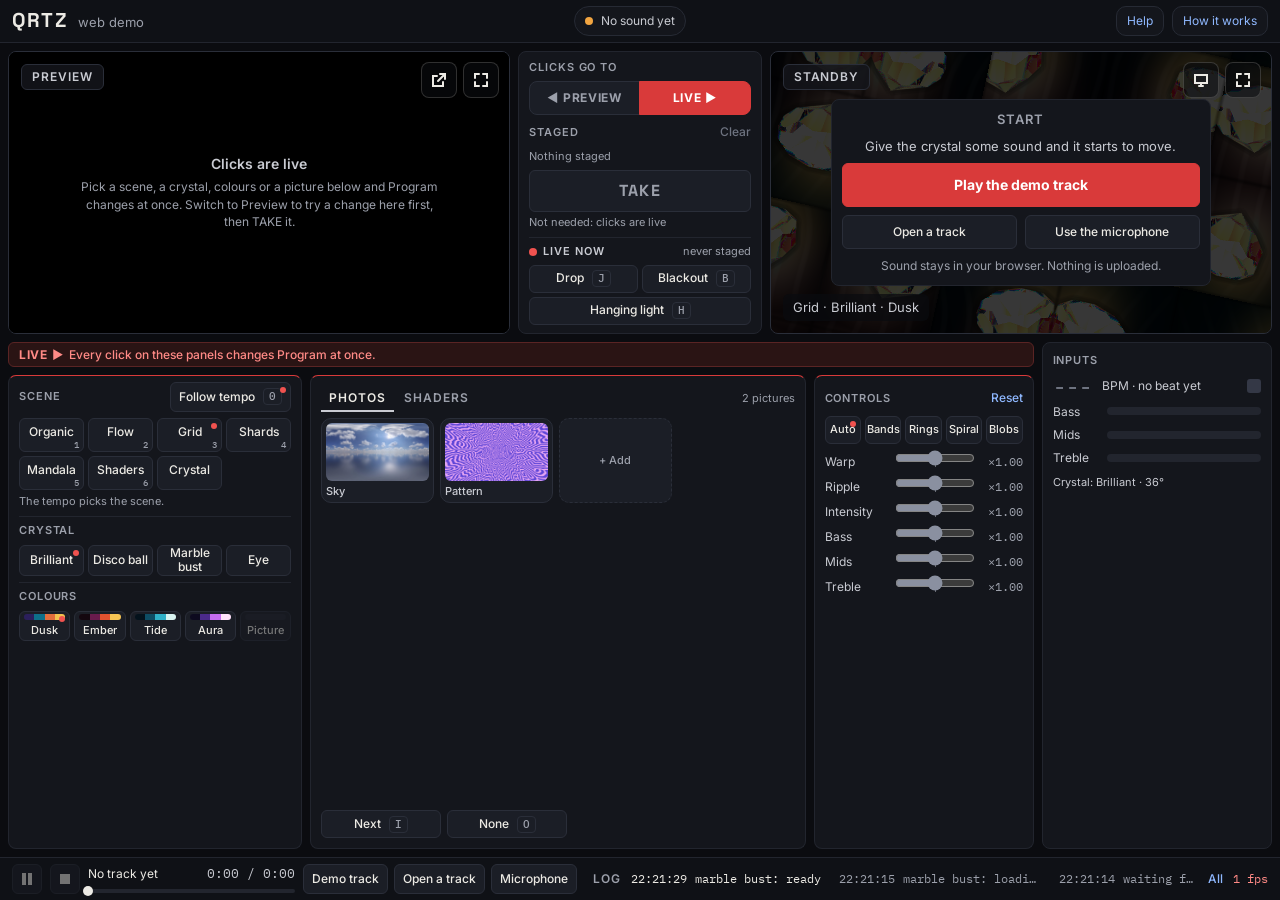
==== commit 5f5dc636: "QRTZ demo: the track stops at its end; Play icon while paused Copied from the qrtz repo's web/demo w" ====
--- a/qrtz/index.html
+++ b/qrtz/index.html
@@ -797,6 +797,7 @@
 <script src="pictures/sky.js"></script>
 <script src="pictures/pattern.js"></script>
 <script src="demo.js"></script>
+<script src="recorder.js"></script>
 <script>
 (function () {
   const { Demo, SETTINGS } = window.QRTZDemo;
@@ -841,7 +842,7 @@
     window.qrtzLink.onState((state) => {
       const was = link;
       link = state;
-      demo.sound.beats.followLink(state.live ? state.bpm : null);
+      if (!demo.recording) demo.sound.beats.followLink(state.live ? state.bpm : null);  // a video follows its own track
       if (state.live && (!was || !was.live)) log('tempo: ' + state.bpm.toFixed(1) + ' BPM from Ableton Link');
       else if (state.live && Math.abs(state.bpm - was.bpm) >= 0.5) log('tempo: Ableton Link changed to ' + state.bpm.toFixed(1) + ' BPM');
       else if (!state.live && was && was.live) log('tempo: Ableton Link gone, back to the beat from the audio');
@@ -982,11 +983,23 @@
   }
   for (const b of document.querySelectorAll('[data-mic]')) b.onclick = startMic;
 
+  // The play/pause button shows what a click does: Play (a triangle) while the track is paused or
+  // stopped, Pause (two bars) while it plays. Set at once on a click or the track's end, and kept
+  // in step on every refresh. toggleAttribute, not .hidden: the Chromium in the desktop app has no
+  // hidden property on SVG.
+  function showTransport() {
+    const paused = demo.sound.paused;
+    $('icon_pause').toggleAttribute('hidden', paused); $('icon_play').toggleAttribute('hidden', !paused);
+    $('playpause').setAttribute('aria-label', paused ? 'Play' : 'Pause');
+    $('playpause').title = paused ? 'Play' : 'Pause';
+  }
   $('playpause').onclick = async () => {
     if (demo.sound.paused) { if (await demo.sound.play()) log('playing: ' + trackName); }
     else { demo.sound.pause(); log('paused'); }
+    showTransport();
   };
-  $('stop').onclick = () => { demo.sound.stop(); log('stopped: ' + trackName + ' is back at the start'); };
+  demo.sound.onEnded = () => { showTransport(); log('finished: ' + trackName + ' (Play starts it again)'); };
+  $('stop').onclick = () => { demo.sound.stop(); showTransport(); log('stopped: ' + trackName + ' is back at the start'); };
   $('drop').onclick = () => {
     demo.sound.ensure();
     demo.sound.pressDrop(performance.now() / 1000 - demo.start);
@@ -1680,7 +1693,8 @@
     const fsChanged = () => {
       const on = !!fsElement();
       wake();
-      $('icon_fs').hidden = on; $('icon_fs_exit').hidden = !on;
+      // toggleAttribute, not .hidden: the Chromium in the desktop app has no hidden property on SVG.
+      $('icon_fs').toggleAttribute('hidden', on); $('icon_fs_exit').toggleAttribute('hidden', !on);
       fsButton.setAttribute('aria-label', on ? 'Exit full screen' : 'Full screen');
       fsButton.title = on ? 'Exit full screen (Esc)' : 'Full screen';
     };
@@ -1838,10 +1852,7 @@
       if (sound.element && source !== 'mic') {
         $('time').textContent = clock(sound.position) + ' / ' + clock(sound.duration);
         $('progress').setAttribute('aria-valuenow', String(Math.round(sound.duration ? 100 * sound.position / sound.duration : 0)));
-        const paused = sound.paused;
-        $('icon_pause').hidden = paused; $('icon_play').hidden = !paused;
-        $('playpause').setAttribute('aria-label', paused ? 'Play' : 'Pause');
-        $('playpause').title = paused ? 'Play' : 'Pause';
+        showTransport();
       }
       $('fps').textContent = Math.round(demo.fps) + ' fps';
       $('fps').classList.toggle('bad', demo.fps < op.fps_alert);
@@ -1922,7 +1933,7 @@
     }
     for (const kind of ['output', 'preview']) {
       const engine = kind === 'output' ? demo : preview;
-      if (!engine) continue;
+      if (!engine || engine.recording) continue;   // the video recorder sets its own size
       const size = largest[kind];
       if (JSON.stringify(engine.outputSize || null) !== JSON.stringify(size)) engine.outputSize = size;
       (kind === 'output' ? stage : $('preview_stage')).classList.toggle('out', !!size);
@@ -1975,6 +1986,81 @@
     });
   }
 
+  // ---- The video recorder (app only; M16 step 3) ----
+  // The app's QRTZ menu, Record a video..., asks where to save it and sends the recorder settings
+  // (settings.json "recorder"); recorder.js draws Program frame by frame from the demo track and
+  // the app's ffmpeg joins the frames and the track into an MP4. Everything else on the panel
+  // stands still meanwhile.
+  if (window.qrtzRecorder) {
+    const rec = window.qrtzRecorder;
+    let stopAsked = false;
+    rec.onStop(() => { stopAsked = true; });
+    // A cue from settings, done as a click straight to Program would do it.
+    function cue(c, now) {
+      const v = c.value;
+      if (c.do === 'scene') { if (v === 'auto') demo.followTempo(); else demo.goToScene(v, true, c.bars || null); }
+      else if (c.do === 'hanging') demo.hangingWanted = !!v;
+      else if (c.do === 'drop') demo.sound.pressDrop(now);
+      else if (c.do === 'blackout') demo.blackoutOn = !!v;
+      else if (c.do === 'picture') { if (cuePictures[v]) demo.setImage(cuePictures[v], true, c.bars || null); }
+      else if (['shape', 'palette', 'shader', 'waves'].includes(c.do)) applyNow(c.do, v, { quiet: true });
+      else log('video: no such cue, ' + c.do);
+    }
+    // Pictures by name (a demo picture such as Sky, or a file in images/, with or without its
+    // extension), loaded before the recording starts, since a frame can't wait for one.
+    let cuePictures = {};
+    async function pictureNamed(name) {
+      if (folder && !folderEntries.length) await readFolder();
+      const want = String(name).toLowerCase(), bare = (n) => n.toLowerCase().replace(/\.[^.]+$/, '');
+      const entry = deck.find((e) => e.name.toLowerCase() === want || e.id === want) || deck.find((e) => bare(e.name) === bare(want));
+      if (!entry) throw new Error('no picture called ' + name + ' (the names are in the Photos card)');
+      const src = await entry.src();
+      return await new Promise((resolve, reject) => {
+        const image = new Image();
+        image.onload = () => resolve(image);
+        image.onerror = () => reject(new Error('could not open the picture ' + name));
+        image.src = src;
+      });
+    }
+    rec.onStart(async (opts) => {
+      if (demo.recording) return;
+      stopAsked = false;
+      const started = performance.now();
+      log('video: recording ' + opts.lengthSec + ' s of ' + DEMO_TRACK.name + ' from ' + opts.startSec + ' s, at ' + opts.width + 'x' + opts.height + ', ' + opts.fps + ' fps; leave the panel alone until it says done');
+      let lastSaid = 0;
+      try {
+        const trackBytes = await (await fetch(await demoTrack())).arrayBuffer();
+        // The picture the video opens on (recorder.picture; empty keeps Program's), and any a cue names.
+        cuePictures = {};
+        for (const c of opts.cues || []) if (c.do === 'picture') cuePictures[c.value] = await pictureNamed(c.value);
+        if (opts.picture) {
+          const image = await pictureNamed(opts.picture);
+          if (!demo.photosOn) demo.togglePhotos();
+          demo.setImage(image, false);
+          currentImage = image;
+          log('video: on the picture ' + opts.picture);
+        }
+        const done = await window.QRTZRecorder.record(demo, Object.assign({}, opts, { trackBytes, dropsSec: DEMO_TRACK.dropsSec }), {
+          frame: (pixels) => rec.frame(pixels),
+          cue,
+          cancelled: () => stopAsked,
+          progress: (n, total) => {
+            const t = performance.now();
+            if (t - lastSaid < 5000 && n < total) return;
+            lastSaid = t;
+            log('video: ' + Math.round(100 * n / total) + '% (' + n + ' of ' + total + ' frames)');
+          },
+        });
+        const result = await rec.finish();
+        const took = Math.round((performance.now() - started) / 1000);
+        log(result.ok ? 'video: done, ' + done.seconds.toFixed(1) + ' s in ' + took + ' s, saved to ' + result.file : 'video: ffmpeg failed (' + result.message + ')');
+      } catch (err) {
+        rec.abort();
+        log('video: ' + (err.message === 'stopped' ? 'stopped, nothing saved' : 'failed, ' + err.message));
+      }
+    });
+  }
+
   // In the desktop app the title says so.
   if (window.qrtzApp) document.querySelector('.brand .sub').textContent = 'desktop';
 
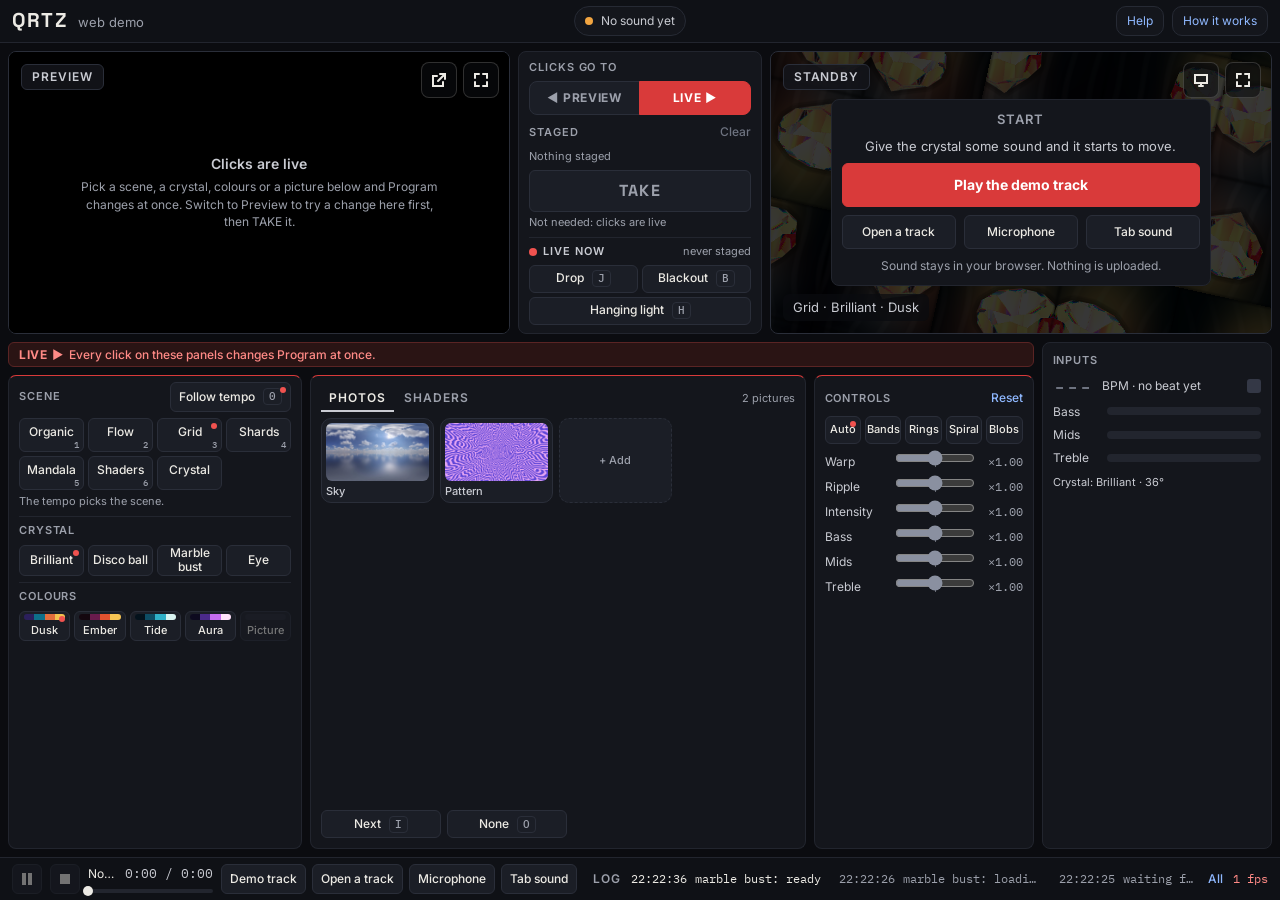
==== commit 26e8d9d9: "QRTZ demo: Tab sound input, calmer crystal motion, a more realistic eye Co-Authored-By: Claude Opus " ====
--- a/qrtz/index.html
+++ b/qrtz/index.html
@@ -239,7 +239,7 @@
   .start h2 { margin: 0; font-size: 13px; font-weight: 600; letter-spacing: 0.08em; color: var(--muted); }
   .start p { margin: 0; color: var(--text-2); }
   .start .btn.primary { min-height: 56px; font-size: 16px; }
-  .start .pair { display: grid; grid-template-columns: 1fr 1fr; gap: 8px; }
+  .start .pair { display: grid; grid-template-columns: repeat(auto-fit, minmax(100px, 1fr)); gap: 8px; }
   .start .small { font-size: 12px; color: var(--muted); }
 
   /* Transport */
@@ -540,7 +540,8 @@
             <button class="btn primary" id="demo_track">Play the demo track</button>
             <div class="pair">
               <button class="btn" data-open="track">Open a track</button>
-              <button class="btn" data-mic>Use the microphone</button>
+              <button class="btn" data-mic>Microphone</button>
+              <button class="btn" data-system>Computer sound</button>
             </div>
             <p class="small">Sound stays in your browser. Nothing is uploaded.</p>
           </div>
@@ -639,6 +640,7 @@
         <button class="btn" id="demo_again">Demo track</button>
         <button class="btn" data-open="track">Open a track</button>
         <button class="btn" data-mic>Microphone</button>
+        <button class="btn" data-system title="Listen to what this computer is playing: Spotify, YouTube, DJ software">Computer sound</button>
       </div>
     </div>
     <section class="log" aria-label="Log">
@@ -685,7 +687,7 @@
 
   <div class="help-topic" data-topic="start">
     <section class="keys-group"><h3>Give it sound</h3><ol>
-      <li>Click <b>Play the demo track</b>, or <b>Open a track</b> to play your own file, or <b>Microphone</b> to listen to the room.</li>
+      <li>Click <b>Play the demo track</b>, or <b>Open a track</b> to play your own file, or <b>Microphone</b> to listen to the room, or <b>Computer sound</b> to listen to whatever this computer is playing (Spotify, YouTube, DJ software). On the website it's <b>Tab sound</b>: pick the tab and tick <i>Also share tab audio</i>.</li>
       <li>In the app with DJ software running, turn on <b>Ableton Link</b> there (Rekordbox, Serato, Traktor, Engine DJ, Live): QRTZ follows its tempo and never changes it.</li>
       <li>The Inputs card shows the BPM and where it comes from. Within a few seconds the crystal turns with the beat, swells with the bass and sparkles with the treble.</li>
     </ol></section>
@@ -926,10 +928,11 @@
     source = kind; trackName = name;
     start.hidden = true;
     stage.classList.remove('standby');
-    $('playpause').disabled = $('stop').disabled = kind === 'mic';
-    $('track_name').textContent = kind === 'mic' ? 'Microphone' : name;
-    $('progress').hidden = kind === 'mic';
-    $('time').textContent = kind === 'mic' ? 'live' : '';
+    const isLive = kind === 'mic' || kind === 'system';
+    $('playpause').disabled = $('stop').disabled = isLive;
+    $('track_name').textContent = name;
+    $('progress').hidden = isLive;
+    $('time').textContent = isLive ? 'live' : '';
   }
   // The drops: bars 41 and 65 at 128 BPM, each after a one-bar bass cut, which the drop detector
   // (like the project's) doesn't count as a breakdown, so they're marked here.
@@ -982,6 +985,34 @@
     } catch (err) { log('no microphone: ' + err.message); }
   }
   for (const b of document.querySelectorAll('[data-mic]')) b.onclick = startMic;
+  // The computer's own sound (demo.js, useSystemAudio). In the app it's the whole computer's
+  // sound; in a browser it's one tab's, chosen in the browser's own share window. Hidden where
+  // the browser can't share sound (phones).
+  const inApp = !!window.qrtzApp;
+  const systemName = inApp ? 'Computer sound' : 'Tab sound';
+  async function startSystem() {
+    try {
+      await demo.sound.useSystemAudio(() => {
+        log('stopped listening to the ' + (inApp ? 'computer' : 'tab'));
+        source = null;
+        $('track_name').textContent = 'No track yet';
+        $('time').textContent = '';
+      });
+      demo.motion.newTrack(false);
+      started('system', systemName);
+      log(inApp ? 'listening to this computer: play music in any app (Spotify, YouTube, DJ software)'
+                : 'listening to the shared tab');
+    } catch (err) {
+      if (err && err.name === 'NotAllowedError') log((inApp ? 'computer' : 'tab') + ' sound: not shared');
+      else log('no ' + (inApp ? 'computer' : 'tab') + ' sound: ' + err.message);
+    }
+  }
+  for (const b of document.querySelectorAll('[data-system]')) {
+    if (!(navigator.mediaDevices && navigator.mediaDevices.getDisplayMedia)) { b.hidden = true; continue; }
+    b.textContent = systemName;
+    if (!inApp) b.title = 'Listen to a browser tab: Chrome asks which tab; tick "Also share tab audio"';
+    b.onclick = startSystem;
+  }
 
   // The play/pause button shows what a click does: Play (a triangle) while the track is paused or
   // stopped, Pause (two bars) while it plays. Set at once on a click or the track's end, and kept
@@ -1727,7 +1758,7 @@
     const dt = lastFrameAt === null ? 0 : now - lastFrameAt;
     lastFrameAt = now;
     const sound = demo.sound, beats = sound.beats;
-    const live = source !== null && sound.playing && (source === 'mic' || !sound.paused);
+    const live = source !== null && sound.playing && (source === 'mic' || source === 'system' || !sound.paused);
 
     if (demo.modelState !== lastModelState) {
       lastModelState = demo.modelState;
@@ -1820,7 +1851,7 @@
     $('m_level').classList.toggle('on', levelPeak > 0.01);
     for (let i = 0; i < beatSquares.length; i++) beatSquares[i].classList.toggle('on', live && !quiet && beats.locked && i <= beats.beatInBar);
 
-    if (sound.element && source !== 'mic') {
+    if (sound.element && source !== 'mic' && source !== 'system') {
       const fraction = sound.duration ? sound.position / sound.duration : 0;
       $('progress_fill').style.width = (fraction * 100).toFixed(2) + '%';
       $('progress_thumb').style.left = (fraction * 100).toFixed(2) + '%';
@@ -1830,9 +1861,10 @@
       lastText = now;
       const fromLink = beats.source === 'link';
       const locked = (source !== null || fromLink) && beats.locked;
-      if (locked && !wasLocked && !fromLink) log('tempo: ' + Math.round(beats.bpm) + ' BPM from the ' + (source === 'mic' ? 'microphone' : 'track'));
+      const heard = source === 'mic' ? 'microphone' : source === 'system' ? (inApp ? 'computer sound' : 'tab sound') : 'track';
+      if (locked && !wasLocked && !fromLink) log('tempo: ' + Math.round(beats.bpm) + ' BPM from the ' + heard);
       wasLocked = locked;
-      const from = source === 'mic' ? 'microphone' : source === 'demo' ? 'demo track' : 'your track';
+      const from = source === 'demo' ? 'demo track' : source === 'file' ? 'your track' : heard;
       $('chip_wait').hidden = source !== null;
       $('chip_scene').hidden = $('chip_beats').hidden = source === null;
       $('chip_tempo').hidden = source === null && !fromLink;
@@ -1844,12 +1876,12 @@
       bpm.textContent = locked ? Math.round(beats.bpm) : '---';
       bpm.classList.toggle('none', !locked);
       $('bpm_what').textContent = fromLink ? 'BPM · tempo from Ableton Link'
-        : locked ? 'BPM · beat from the ' + (source === 'mic' ? 'microphone' : 'track') + ' (audio)' : 'BPM · no beat yet';
+        : locked ? 'BPM · beat from the ' + heard + ' (audio)' : 'BPM · no beat yet';
       $('link_note').hidden = link === null;
       if (link) $('link_note').textContent = linkWords(link);
       $('gain').hidden = source === null;
       $('gain').textContent = 'gain ×' + sound.autoGain.gain.toFixed(1);
-      if (sound.element && source !== 'mic') {
+      if (sound.element && source !== 'mic' && source !== 'system') {
         $('time').textContent = clock(sound.position) + ' / ' + clock(sound.duration);
         $('progress').setAttribute('aria-valuenow', String(Math.round(sound.duration ? 100 * sound.position / sound.duration : 0)));
         showTransport();
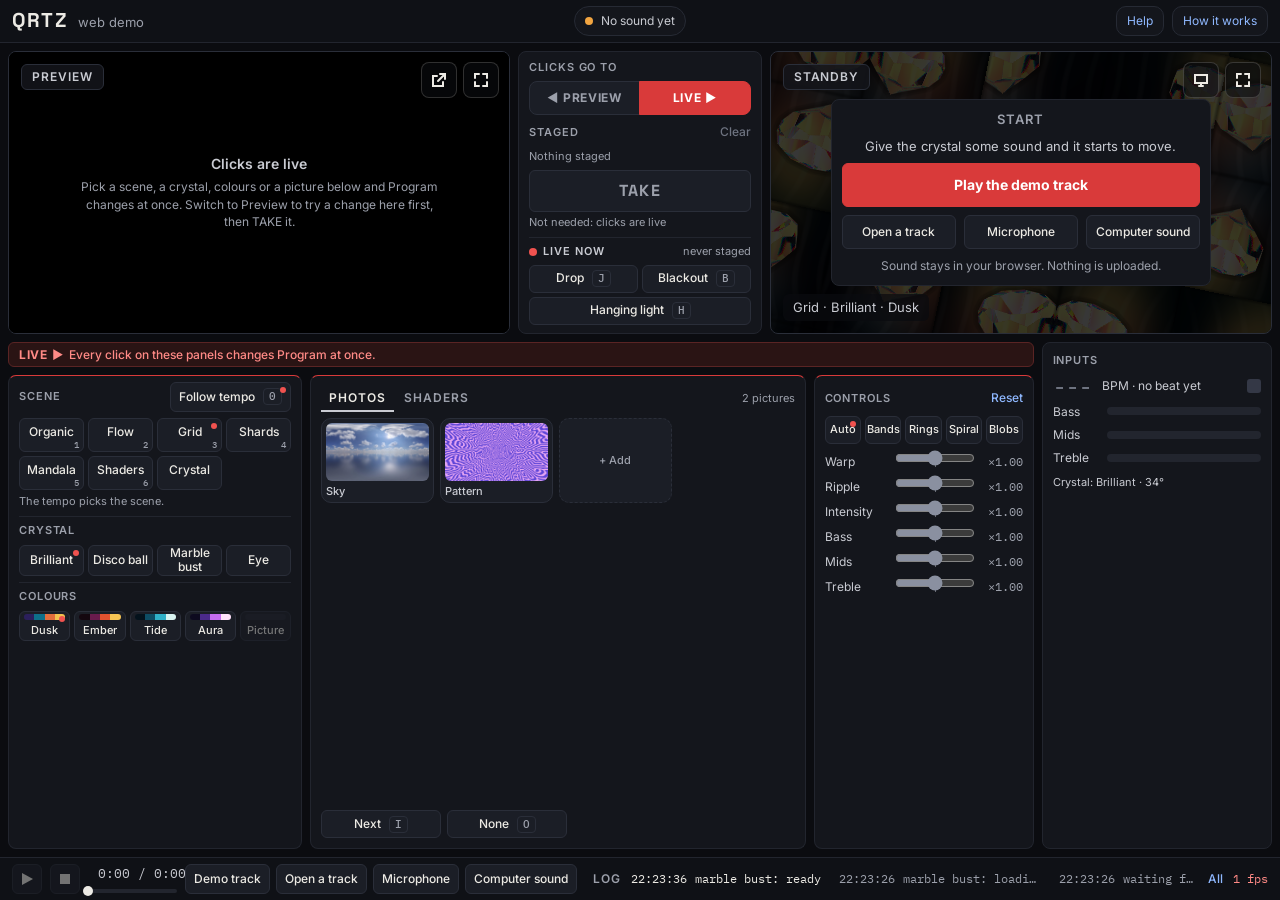
==== commit a43fd5b1: "QRTZ demo: Computer sound covers the Spotify app; Play icon before any track; clearer Recolor Copied" ====
--- a/qrtz/index.html
+++ b/qrtz/index.html
@@ -627,9 +627,9 @@
   <!-- The bottom bar: the sound that is playing on the left, the log on the right. -->
   <footer class="bar">
     <div class="transport">
-      <button class="btn icon" id="playpause" aria-label="Pause" title="Pause" disabled>
-        <svg viewBox="0 0 16 16" id="icon_pause"><path d="M3 2h4v12H3zM9 2h4v12H9z"/></svg>
-        <svg viewBox="0 0 16 16" id="icon_play" hidden><path d="M3 2l11 6-11 6z"/></svg>
+      <button class="btn icon" id="playpause" aria-label="Play" title="Play" disabled>
+        <svg viewBox="0 0 16 16" id="icon_pause" hidden><path d="M3 2h4v12H3zM9 2h4v12H9z"/></svg>
+        <svg viewBox="0 0 16 16" id="icon_play"><path d="M3 2l11 6-11 6z"/></svg>
       </button>
       <button class="btn icon" id="stop" aria-label="Stop" title="Stop" disabled><svg viewBox="0 0 16 16"><path d="M3 3h10v10H3z"/></svg></button>
       <div class="track">
@@ -687,7 +687,7 @@
 
   <div class="help-topic" data-topic="start">
     <section class="keys-group"><h3>Give it sound</h3><ol>
-      <li>Click <b>Play the demo track</b>, or <b>Open a track</b> to play your own file, or <b>Microphone</b> to listen to the room, or <b>Computer sound</b> to listen to whatever this computer is playing (Spotify, YouTube, DJ software). On the website it's <b>Tab sound</b>: pick the tab and tick <i>Also share tab audio</i>.</li>
+      <li>Click <b>Play the demo track</b>, or <b>Open a track</b> to play your own file, or <b>Microphone</b> to listen to the room, or <b>Computer sound</b> to listen to whatever this computer is playing (Spotify, YouTube, DJ software). On the website it needs Chrome or Edge (Firefox and Safari can't share sound with a page), and Chrome asks what to share: for Spotify and other apps (Windows), click the screen under <i>Entire screen</i> and turn on <i>Also share system audio</i> (the apps aren't in the list: their sound comes with the screen); for music in another Chrome tab, pick it under <i>Chrome tab</i> and tick <i>Also share tab audio</i>. A <i>Window</i> brings no sound. Only the sound is used; the picture is never shown or saved.</li>
       <li>In the app with DJ software running, turn on <b>Ableton Link</b> there (Rekordbox, Serato, Traktor, Engine DJ, Live): QRTZ follows its tempo and never changes it.</li>
       <li>The Inputs card shows the BPM and where it comes from. Within a few seconds the crystal turns with the beat, swells with the bass and sparkles with the treble.</li>
     </ol></section>
@@ -933,6 +933,7 @@
     $('track_name').textContent = name;
     $('progress').hidden = isLive;
     $('time').textContent = isLive ? 'live' : '';
+    showTransport();  // a live source can't be paused: Play, greyed out
   }
   // The drops: bars 41 and 65 at 128 BPM, each after a one-bar bass cut, which the drop detector
   // (like the project's) doesn't count as a breakdown, so they're marked here.
@@ -986,36 +987,45 @@
   }
   for (const b of document.querySelectorAll('[data-mic]')) b.onclick = startMic;
   // The computer's own sound (demo.js, useSystemAudio). In the app it's the whole computer's
-  // sound; in a browser it's one tab's, chosen in the browser's own share window. Hidden where
-  // the browser can't share sound (phones).
+  // sound; in a browser the visitor picks in the browser's own share window: a tab's sound, or
+  // (Chrome on Windows) the entire screen with the whole computer's sound, Spotify's included.
+  // Hidden where the browser can't share sound (phones).
   const inApp = !!window.qrtzApp;
-  const systemName = inApp ? 'Computer sound' : 'Tab sound';
+  const systemName = 'Computer sound';
   async function startSystem() {
     try {
-      await demo.sound.useSystemAudio(() => {
-        log('stopped listening to the ' + (inApp ? 'computer' : 'tab'));
+      let what = inApp ? 'computer' : 'tab';
+      // Said as Chrome's share window opens, since apps like Spotify aren't in its list.
+      if (!inApp && navigator.userAgentData) log('in the share window: Entire screen, click the screen, turn on "Also share system audio", Share. Spotify and other apps aren’t listed: their sound comes with the screen');
+      const surface = await demo.sound.useSystemAudio(() => {
+        log('stopped listening to the ' + what);
         source = null;
         $('track_name').textContent = 'No track yet';
         $('time').textContent = '';
       });
+      // A shared tab brings only that tab's sound; a shared screen brings the whole computer's.
+      what = !inApp && surface === 'browser' ? 'tab' : 'computer';
       demo.motion.newTrack(false);
       started('system', systemName);
-      log(inApp ? 'listening to this computer: play music in any app (Spotify, YouTube, DJ software)'
-                : 'listening to the shared tab');
+      log(what === 'computer' ? 'listening to this computer: play music in any app (Spotify, YouTube, DJ software)'
+                              : 'listening to the shared tab');
     } catch (err) {
-      if (err && err.name === 'NotAllowedError') log((inApp ? 'computer' : 'tab') + ' sound: not shared');
-      else log('no ' + (inApp ? 'computer' : 'tab') + ' sound: ' + err.message);
+      if (err && err.name === 'NotAllowedError') log('computer sound: not shared');
+      else log('no computer sound: ' + err.message);
     }
   }
   for (const b of document.querySelectorAll('[data-system]')) {
     if (!(navigator.mediaDevices && navigator.mediaDevices.getDisplayMedia)) { b.hidden = true; continue; }
     b.textContent = systemName;
-    if (!inApp) b.title = 'Listen to a browser tab: Chrome asks which tab; tick "Also share tab audio"';
+    if (!inApp) b.title = !navigator.userAgentData
+      ? "Listen to music playing on this computer: needs Chrome or Edge (this browser can't share sound with a page)"
+      : 'Listen to music playing on this computer. In the share window Chrome opens: Entire screen with "Also share system audio" on (Spotify and other apps, Windows), or a Chrome tab with "Also share tab audio". A window brings no sound. Only the sound is used.';
     b.onclick = startSystem;
   }
 
   // The play/pause button shows what a click does: Play (a triangle) while the track is paused or
-  // stopped, Pause (two bars) while it plays. Set at once on a click or the track's end, and kept
+  // stopped, or before any track (greyed out, as with the microphone or computer sound), Pause
+  // (two bars) while it plays. Set at once on a click or the track's end, and kept
   // in step on every refresh. toggleAttribute, not .hidden: the Chromium in the desktop app has no
   // hidden property on SVG.
   function showTransport() {
@@ -1591,7 +1601,14 @@
   }
   let lastFixedPalette = 'dusk';  // for P: the palette the photo is recolored in
   function toggleRecolor() {
-    if (!demo.image) { log('recolor: open a picture first'); return; }
+    // P works on Program, like every key. With no picture there (the starting pattern has no
+    // colours of its own, or the picture is only staged in Preview), say what to do.
+    if (!demo.image) {
+      log(pending.picture
+        ? 'recolor: P works on Program, which has no picture yet; TAKE brings in the staged ' + pending.picture.name + ', then P'
+        : 'recolor: pick a picture in Photos first (Sky, Pattern or your own), then P; the starting pattern has no colours of its own');
+      return;
+    }
     const to = demo.paletteName === 'picture' ? lastFixedPalette : 'picture';
     demo.setPalette(to);
     log(to === 'picture' ? 'recolor: off, the photo in its own colours' : 'recolor: the photo in ' + paletteNames[to]);
@@ -1861,7 +1878,7 @@
       lastText = now;
       const fromLink = beats.source === 'link';
       const locked = (source !== null || fromLink) && beats.locked;
-      const heard = source === 'mic' ? 'microphone' : source === 'system' ? (inApp ? 'computer sound' : 'tab sound') : 'track';
+      const heard = source === 'mic' ? 'microphone' : source === 'system' ? 'computer sound' : 'track';
       if (locked && !wasLocked && !fromLink) log('tempo: ' + Math.round(beats.bpm) + ' BPM from the ' + heard);
       wasLocked = locked;
       const from = source === 'demo' ? 'demo track' : source === 'file' ? 'your track' : heard;
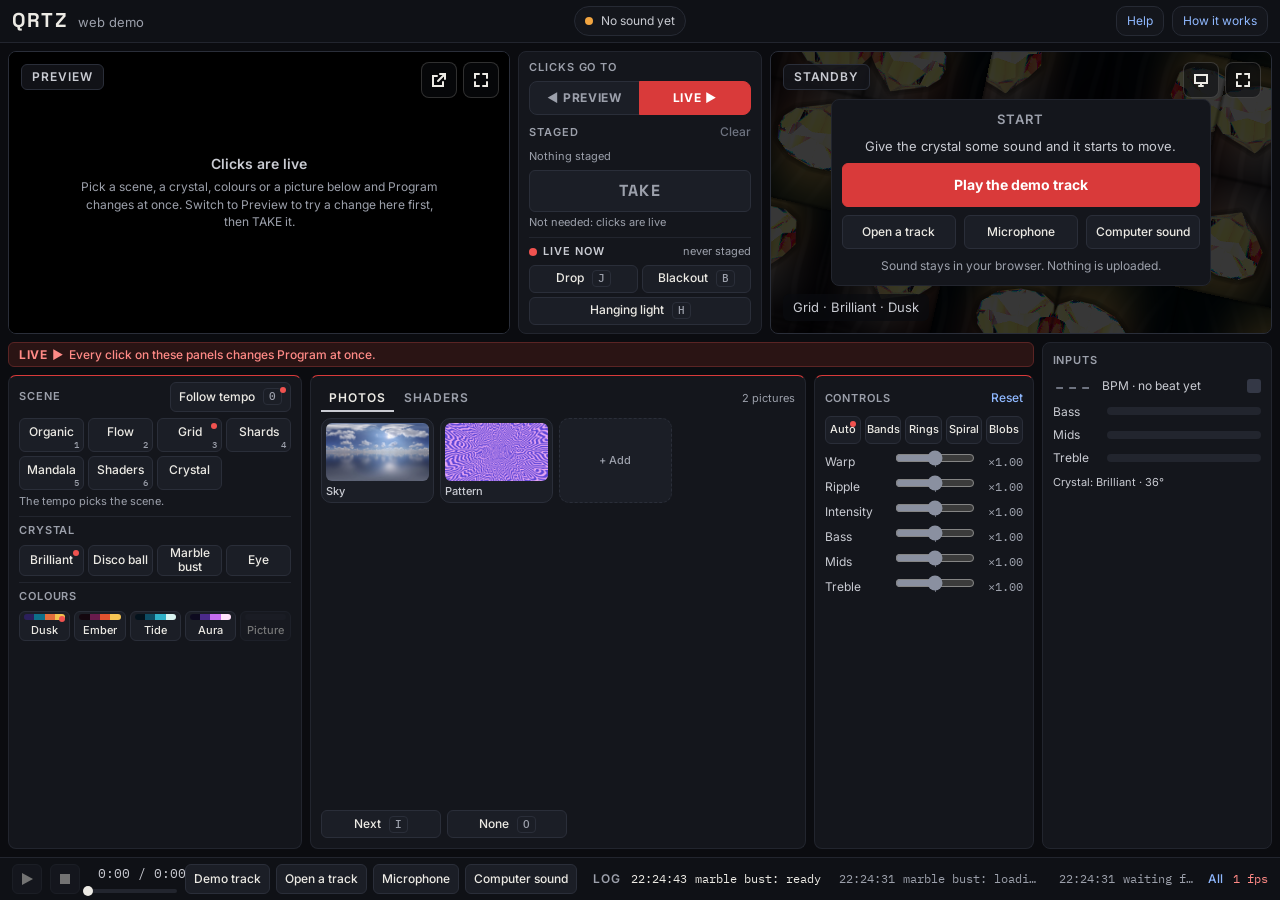
==== commit dcd0b5b4: "QRTZ demo: the panel fits a smaller window, a tablet and a phone Copied from the qrtz repo's web/dem" ====
--- a/qrtz/index.html
+++ b/qrtz/index.html
@@ -451,10 +451,91 @@
     .chips { justify-content: flex-start; }
     /* Before any sound the start card needs more room than a 16:9 strip gives on a phone. */
     .stage.standby { aspect-ratio: auto; min-height: 400px; }
-    .transport .actions { flex: 1 1 100%; display: grid; grid-template-columns: repeat(3, minmax(0, 1fr)); }
+    .transport .actions { flex: 1 1 100%; display: grid; grid-template-columns: repeat(2, minmax(0, 1fr)); }
     .transport .actions .btn { padding: 0 6px; }
     .log { flex-direction: column; gap: 6px; }
     .log ol { flex-direction: column; }
+  }
+  /* A smaller window (under 1100 px, where the vision-mixer layout no longer fits): the picture on
+     the left, as big as the window allows, with Program and Preview tabs and a TAKE above it (the
+     other picture keeps running, out of sight, so switching is instant); on the right a side
+     column, an Options drop-down and the card it picks, which scrolls on its own. Under 700 px
+     the side column goes under the picture. Nothing else scrolls, so the picture stays in view. */
+  .compact-only { display: none; }
+  @media (max-width: 1099px) {
+    html, body { height: 100%; overflow: hidden; }
+    .page { max-width: none; height: 100vh; height: 100dvh; padding: 8px 10px; gap: 8px; display: grid;
+            grid-template-columns: minmax(0, 1fr); grid-template-rows: auto minmax(0, 1fr) auto; }
+    .compact-only { display: flex; }
+    .top { flex-wrap: nowrap; gap: 10px; min-width: 0; }
+    .wordmark { font-size: 20px; }
+    .brand .sub { display: none; }
+    /* The chips that don't fit fade out at the right and can be swiped into view, not cut off. */
+    .chips { flex-wrap: nowrap; overflow-x: auto; scrollbar-width: none; justify-content: flex-start; min-width: 0;
+             -webkit-mask-image: linear-gradient(to right, #000 calc(100% - 24px), transparent);
+             mask-image: linear-gradient(to right, #000 calc(100% - 24px), transparent); }
+    .chips::-webkit-scrollbar { display: none; }
+    .chip, nav a, nav button { height: 30px; padding: 0 10px; font-size: 12px; }
+    nav { flex: none; }
+
+    /* The picture's height: the window less the header, the sound bar, the tabs and the rail. */
+    .main { --pic-h: calc(100vh - 250px); display: grid; min-height: 0; gap: 8px 10px;
+            grid-template-columns: minmax(0, 1fr) clamp(250px, 32vw, 340px);
+            grid-template-rows: auto auto auto minmax(0, 1fr);
+            grid-template-areas: "tabs pick" "pic panel" "rail panel" ". panel"; }
+    .main > .monitors, .main > .lower { display: contents; }
+    .view-bar { grid-area: tabs; align-items: flex-end; gap: 8px; min-width: 0; justify-self: start; width: min(100%, calc(var(--pic-h) * 16 / 9)); }
+    .view-tabs { display: flex; gap: 4px; flex: 1 1 auto; }
+    .view-tab { display: inline-flex; align-items: center; gap: 7px; height: 32px; padding: 0 14px; border-radius: 8px;
+                font: 600 12px/1 var(--sans); letter-spacing: 0.06em; text-transform: uppercase; cursor: pointer;
+                color: var(--text-2); background: var(--chip); border: 1px solid var(--chip-border); }
+    .view-tab[aria-selected=true] { color: var(--text); background: var(--card); }
+    .view-tab.live[aria-selected=true] { border-color: var(--live-dot); }
+    .view-tab.prev[aria-selected=true] { border-color: var(--ok); }
+    .btn.take.mini { min-height: 32px; padding: 0 18px; font-size: 12px; }
+    #preview_stage, .main > .monitors > .stage-box { grid-area: pic; justify-self: start; width: min(100%, calc(var(--pic-h) * 16 / 9)); }
+    .main[data-view=program] #preview_stage, .main[data-view=preview] .stage-box { visibility: hidden; }
+    .stage-box .stage.standby { aspect-ratio: 16 / 9; min-height: 0; }
+    .start .card { gap: 8px; }
+    .start .btn.primary { min-height: 40px; font-size: 14px; }
+    .start .small { display: none; }
+    .rail { grid-area: rail; justify-self: start; max-width: min(100%, calc(var(--pic-h) * 16 / 9)); }
+
+    /* The side column: the drop-down, then the card it picks. */
+    .panel-pick { grid-area: pick; align-self: end; }
+    .panel-pick select { width: 100%; height: 32px; padding: 0 10px; border-radius: 8px; font: 600 13px var(--sans);
+                         color: var(--text); background: var(--card); border: 1px solid var(--card-border); cursor: pointer; }
+    .c-staged, .c-look, .c-photos, .c-controls, .c-inputs { grid-area: panel; display: none; min-height: 0; overflow-y: auto; padding: 10px; }
+    .main[data-panel=take] .c-staged, .main[data-panel=look] .c-look, .main[data-panel=controls] .c-controls,
+    .main[data-panel=inputs] .c-inputs { display: block; }
+    .main[data-panel=take] .c-staged { display: flex; }
+    .main[data-panel=media] .c-photos { display: flex; flex-direction: column; gap: 6px; }
+    .c-photos .card-head { flex-wrap: wrap; }
+    .c-photos .deck-strip { flex: 1 1 0; min-height: 120px; grid-auto-flow: row; grid-auto-rows: max-content;
+                            grid-template-columns: repeat(auto-fill, minmax(90px, 1fr)); overflow-x: hidden; overflow-y: auto; }
+    .c-photos .photo-actions { display: grid; grid-template-columns: 1fr 1fr; gap: 6px; }
+    /* A narrow column: the lists go two across. */
+    .grid.four, .c-crystal .grid.two, .c-colours .grid.two { grid-template-columns: repeat(2, minmax(0, 1fr)); }
+
+    /* The sound bar: one row, and only the newest line of the log. */
+    .bar { gap: 6px; }
+    .bar .transport { padding: 6px 8px; gap: 8px; flex-wrap: nowrap; }
+    .bar .track { min-width: 0; }
+    .bar .btn { min-height: 32px; font-size: 12px; padding: 0 10px; }
+    .bar .btn.icon { width: 32px; padding: 0; }
+    .bar .log { padding: 4px 10px; flex-direction: row; align-items: center; }
+    .bar .log ol { flex-direction: row; min-width: 0; overflow: hidden; white-space: nowrap; }
+    .bar .log ol li + li { display: none; }
+  }
+  /* A phone: no room for two columns, so the drop-down and its card go under the picture. */
+  /* Phones, and any upright window (a tablet held upright): one column, the picture across the
+     whole width and the cards under it, so no half of the screen sits empty. */
+  @media (max-width: 699px), (max-width: 1099px) and (orientation: portrait) {
+    .main { --pic-h: 40vh; grid-template-columns: minmax(0, 1fr); grid-template-rows: auto auto auto auto minmax(0, 1fr);
+            grid-template-areas: "tabs" "pic" "rail" "pick" "panel"; }
+    #preview_stage, .main > .monitors > .stage-box { width: 100%; }
+    .bar .transport { flex-wrap: wrap; }
+    .transport .actions { flex: 1 1 100%; display: grid; grid-template-columns: repeat(2, minmax(0, 1fr)); }
   }
   @media (prefers-reduced-motion: reduce) {
     *, *::before, *::after { transition: none !important; animation: none !important; }
@@ -482,7 +563,15 @@
   <!-- The panel, laid out like a vision mixer (vMix, ATEM, the studio mode in OBS): Preview on
        the left, Program on the right, and what moves one to the other (TAKE) between them. Under
        them, what to show (Look, then the media browser) and how it moves (Controls, Inputs). -->
-  <div class="main">
+  <div class="main" data-view="program" data-panel="look">
+    <!-- Only in a smaller window: tabs between the two pictures, and a TAKE always in reach. -->
+    <div class="view-bar compact-only">
+      <div class="view-tabs" role="tablist" aria-label="Picture">
+        <button role="tab" class="view-tab live" id="view_program" aria-selected="true" aria-controls="stage"><i class="dot red"></i>Program</button>
+        <button role="tab" class="view-tab prev" id="view_preview" aria-selected="false" aria-controls="preview_stage"><i class="dot green"></i>Preview</button>
+      </div>
+      <button class="btn take mini" id="take_mini" disabled title="TAKE: what's staged goes to Program on the next bar">TAKE</button>
+    </div>
     <div class="monitors">
       <div class="stage preview idle" id="preview_stage">
         <canvas id="preview_canvas"></canvas>
@@ -550,6 +639,16 @@
       </div>
     </div>
 
+    <!-- Only in a smaller window: which card shows under the picture. -->
+    <label class="panel-pick compact-only">
+      <select id="panel_pick" aria-label="Options: which card shows">
+        <option value="look">Look: scene, crystal, colours</option>
+        <option value="media">Media: photos, shaders, textures</option>
+        <option value="controls">Controls: sliders and waves</option>
+        <option value="inputs">Inputs: tempo and meters</option>
+        <option value="take">Staged, TAKE and live now</option>
+      </select>
+    </label>
     <div class="lower">
       <p class="rail" id="rail" aria-live="polite"></p>
       <!-- Look: what the crystal is doing. Three short lists in one panel. -->
@@ -1463,6 +1562,26 @@
     clearStage(true);
   }
   $('take').onclick = take;
+  // The smaller window's tabs, drop-down and TAKE (see the CSS under 1100 px). The choices are
+  // remembered between visits; the mini TAKE presses the real one and copies its state.
+  const mainBox = document.querySelector('.main');
+  const remember = (key, value) => { try { localStorage.setItem('qrtz.' + key, value); } catch (e) { /* private window */ } };
+  const recall = (key) => { try { return localStorage.getItem('qrtz.' + key); } catch (e) { return null; } };
+  function showView(view) {
+    mainBox.dataset.view = view;
+    $('view_program').setAttribute('aria-selected', String(view === 'program'));
+    $('view_preview').setAttribute('aria-selected', String(view === 'preview'));
+    remember('view', view);
+  }
+  $('view_program').onclick = () => showView('program');
+  $('view_preview').onclick = () => showView('preview');
+  $('panel_pick').onchange = () => { mainBox.dataset.panel = $('panel_pick').value; remember('panel', $('panel_pick').value); };
+  if (recall('view') === 'preview') showView('preview');
+  if ([...$('panel_pick').options].some((o) => o.value === recall('panel'))) { $('panel_pick').value = recall('panel'); $('panel_pick').onchange(); }
+  $('take_mini').onclick = () => $('take').click();
+  const copyTake = () => { $('take_mini').disabled = $('take').disabled; $('take_mini').textContent = $('take').textContent; };
+  new MutationObserver(copyTake).observe($('take'), { attributes: true, childList: true, characterData: true, subtree: true });
+  copyTake();
   $('clear').onclick = () => clearStage();
   function setClicks(to) {
     clicksTo = to;
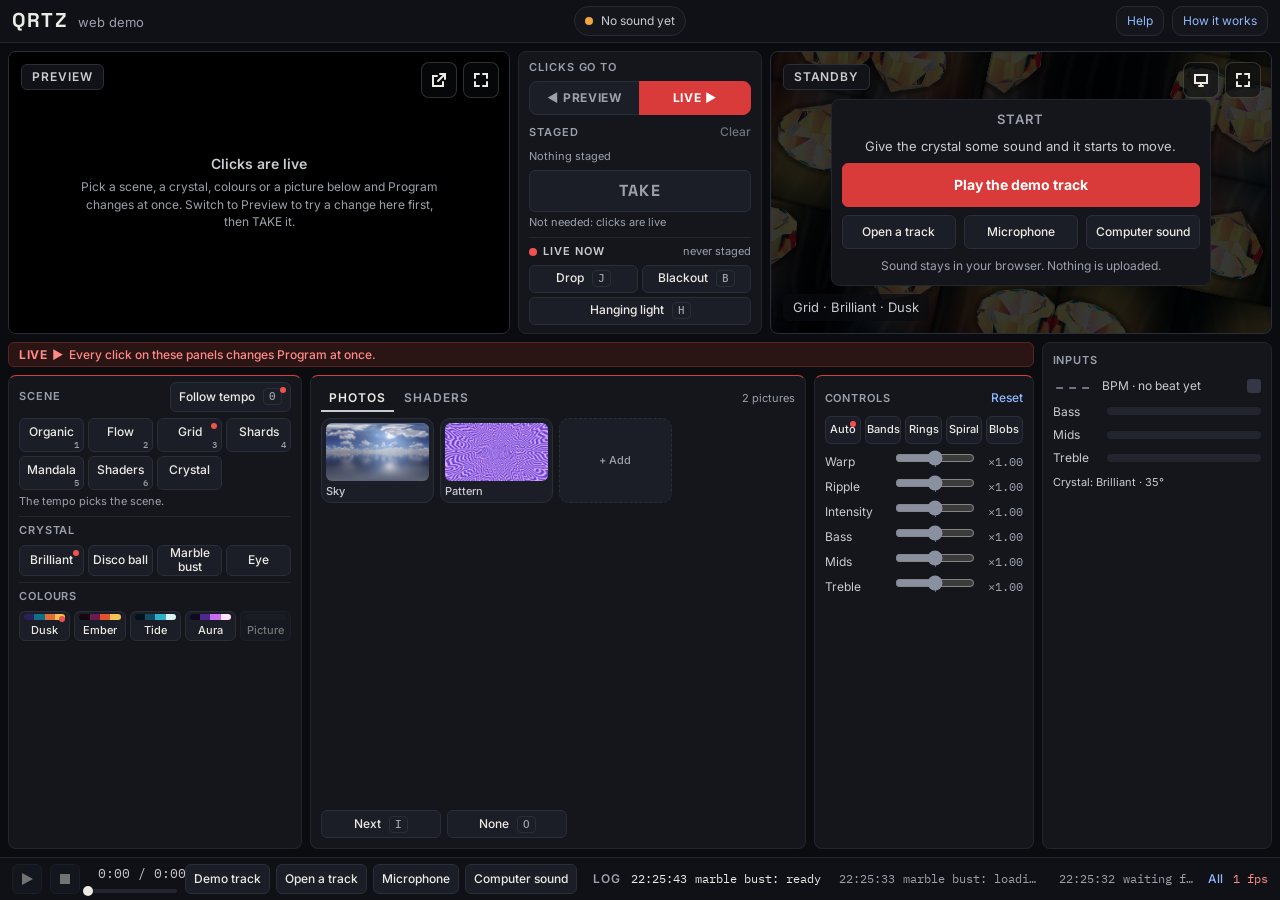
==== commit 90e01077: "QRTZ demo: Preview under Program when there's room in a smaller window Copied from the qrtz repo's w" ====
--- a/qrtz/index.html
+++ b/qrtz/index.html
@@ -500,6 +500,14 @@
     .start .btn.primary { min-height: 40px; font-size: 14px; }
     .start .small { display: none; }
     .rail { grid-area: rail; justify-self: start; max-width: min(100%, calc(var(--pic-h) * 16 / 9)); }
+    /* Room for both: when the space under Program's picture is tall enough (the script measures it
+       and sets data-both and --prev-h), Preview shows there too, smaller, so both pictures are in
+       view like a vision mixer, and the tabs step aside. */
+    .main[data-both] { grid-template-areas: "tabs pick" "pic panel" "rail panel" "prev panel"; }
+    .main[data-both] #preview_stage { grid-area: prev; align-self: start; aspect-ratio: auto;
+                                      height: var(--prev-h); width: min(100%, calc(var(--prev-h) * 16 / 9)); }
+    .main[data-both] #preview_stage, .main[data-both] .stage-box { visibility: visible; }
+    .main[data-both] .view-tabs { visibility: hidden; }
 
     /* The side column: the drop-down, then the card it picks. */
     .panel-pick { grid-area: pick; align-self: end; }
@@ -1578,8 +1586,31 @@
   $('panel_pick').onchange = () => { mainBox.dataset.panel = $('panel_pick').value; remember('panel', $('panel_pick').value); };
   if (recall('view') === 'preview') showView('preview');
   if ([...$('panel_pick').options].some((o) => o.value === recall('panel'))) { $('panel_pick').value = recall('panel'); $('panel_pick').onchange(); }
+  // Room for both pictures: in the two-column smaller window, when the space between the rail under
+  // Program and the sound bar is at least BOTH_MIN_PX tall, Preview shows there (never taller than
+  // Program), and the tabs aren't needed. Checked whenever the window or the sound bar changes size.
+  const BOTH_MIN_PX = 120;
+  const twoColumn = window.matchMedia('(min-width: 700px) and (max-width: 1099px) and (orientation: landscape)');
+  function fitBoth() {
+    let room = 0;
+    if (twoColumn.matches) {
+      room = Math.floor(document.querySelector('.bar').getBoundingClientRect().top
+                        - document.querySelector('.rail').getBoundingClientRect().bottom - 16);
+    }
+    if (room >= BOTH_MIN_PX) {
+      const program = document.querySelector('.stage-box').getBoundingClientRect().height;
+      mainBox.style.setProperty('--prev-h', Math.min(room, program) + 'px');
+      mainBox.dataset.both = '';
+    } else {
+      delete mainBox.dataset.both;
+    }
+  }
+  window.addEventListener('resize', fitBoth);
+  twoColumn.addEventListener('change', fitBoth);
+  new ResizeObserver(fitBoth).observe(document.querySelector('.bar'));
+  requestAnimationFrame(fitBoth);
   $('take_mini').onclick = () => $('take').click();
-  const copyTake = () => { $('take_mini').disabled = $('take').disabled; $('take_mini').textContent = $('take').textContent; };
+  const copyTake =() => { $('take_mini').disabled = $('take').disabled; $('take_mini').textContent = $('take').textContent; };
   new MutationObserver(copyTake).observe($('take'), { attributes: true, childList: true, characterData: true, subtree: true });
   copyTake();
   $('clear').onclick = () => clearStage();
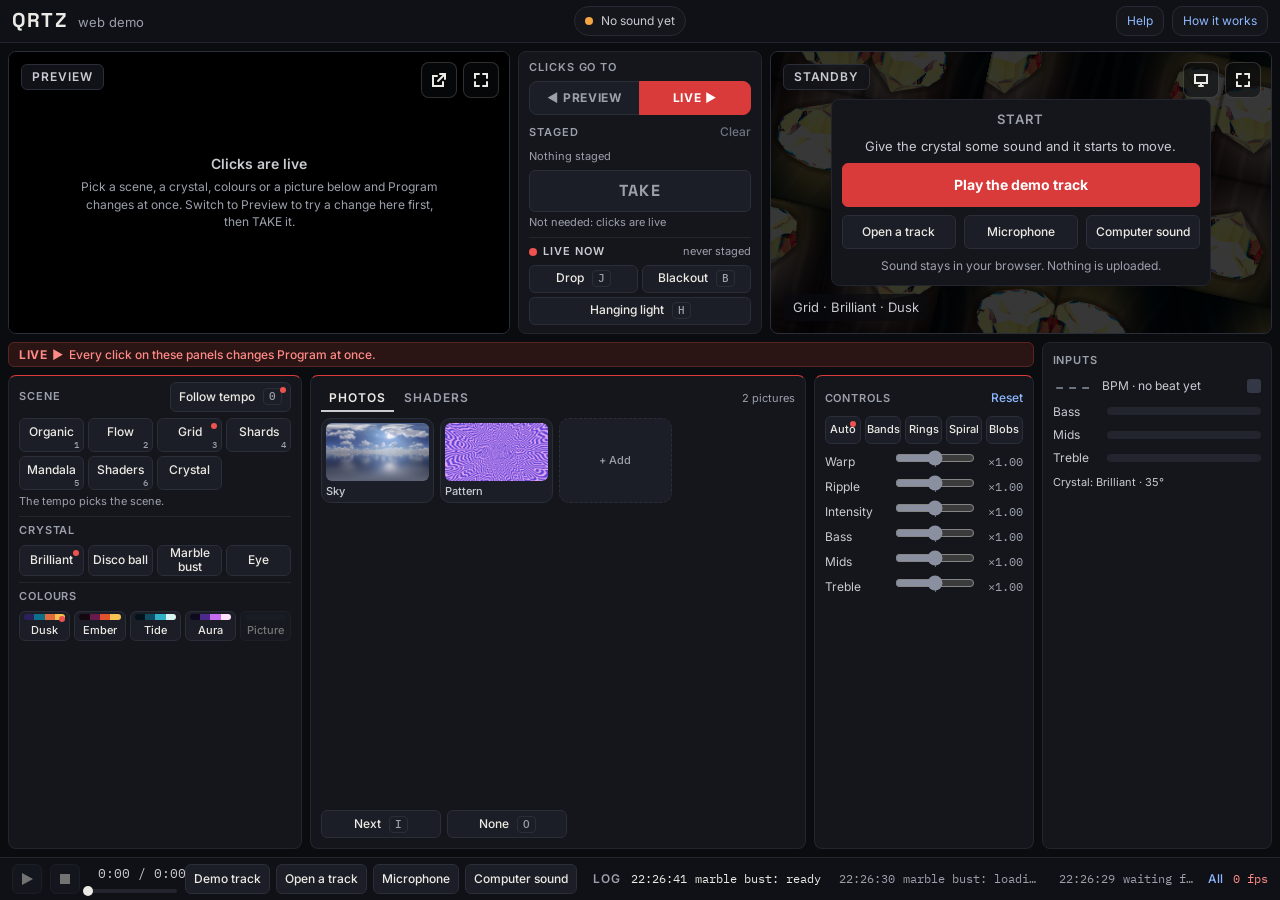
==== commit 71372968: "QRTZ demo: the panel lays out the same at every window size, as in the app Copied from the qrtz repo" ====
--- a/qrtz/index.html
+++ b/qrtz/index.html
@@ -345,7 +345,7 @@
      crystal, colours), the media browser, Controls and Inputs; the sound and the log in a bar
      at the bottom. Nothing is scaled and the window never scrolls: the two pictures take what
      the width and height allow, and a panel that runs out of room scrolls inside itself. */
-  @media (min-width: 1100px) {
+  @media (width >= 1100px) {
     html, body { height: 100%; overflow: hidden; }
     body { font-size: 13px; }
     .page { max-width: none; height: 100vh; padding: 0; gap: 0; display: grid; grid-template-rows: auto minmax(0, 1fr) auto; }
@@ -434,7 +434,7 @@
     .bar .log li { overflow: hidden; text-overflow: ellipsis; flex: 0 1 auto; }
     .bar .log li:first-child { flex: 0 0 auto; max-width: 100%; }
   }
-  @media (min-width: 1100px) and (max-height: 680px) {
+  @media (width >= 1100px) and (height <= 680px) {
     .c-staged { gap: 4px; padding: 6px 10px; }
     .c-staged .take-why { display: none; }
     .c-staged .btn.take { min-height: 34px; }
@@ -445,7 +445,7 @@
     .scene-note { display: none; }
     .slider .track { height: 21px; }
   }
-  @media (max-width: 700px) {
+  @media (width < 700px) {
     .page { padding: 16px; }
     .wordmark { font-size: 22px; }
     .chips { justify-content: flex-start; }
@@ -462,7 +462,7 @@
      column, an Options drop-down and the card it picks, which scrolls on its own. Under 700 px
      the side column goes under the picture. Nothing else scrolls, so the picture stays in view. */
   .compact-only { display: none; }
-  @media (max-width: 1099px) {
+  @media (width < 1100px) {
     html, body { height: 100%; overflow: hidden; }
     .page { max-width: none; height: 100vh; height: 100dvh; padding: 8px 10px; gap: 8px; display: grid;
             grid-template-columns: minmax(0, 1fr); grid-template-rows: auto minmax(0, 1fr) auto; }
@@ -478,11 +478,20 @@
     .chip, nav a, nav button { height: 30px; padding: 0 10px; font-size: 12px; }
     nav { flex: none; }
 
-    /* The picture's height: the window less the header, the sound bar, the tabs and the rail. */
-    .main { --pic-h: calc(100vh - 250px); display: grid; min-height: 0; gap: 8px 10px;
+    /* Both pictures, stacked: Program on top, as big as the column's width and the window's height
+       allow while leaving Preview at least 0.55 of its height, and Preview under it in the rest
+       (never bigger than Program), so both are always in view, like a vision mixer, and nothing
+       sits empty. Sized from the window alone, so the app and the website lay out the same.
+       --col-w: the left column's width; --pics: its height for the two pictures (the window less
+       the header, the tabs, the rail, the sound bar and the gaps). */
+    .main { --col-w: calc(100vw - 30px - clamp(250px, 32vw, 340px));
+            --pics: calc(100vh - 232px);
+            --pic-h: min(calc(var(--col-w) * 9 / 16), calc(var(--pics) / 1.55));
+            --prev-h: min(var(--pic-h), calc(var(--pics) - var(--pic-h)));
+            display: grid; min-height: 0; gap: 8px 10px;
             grid-template-columns: minmax(0, 1fr) clamp(250px, 32vw, 340px);
             grid-template-rows: auto auto auto minmax(0, 1fr);
-            grid-template-areas: "tabs pick" "pic panel" "rail panel" ". panel"; }
+            grid-template-areas: "tabs pick" "pic panel" "rail panel" "prev panel"; }
     .main > .monitors, .main > .lower { display: contents; }
     .view-bar { grid-area: tabs; align-items: flex-end; gap: 8px; min-width: 0; justify-self: start; width: min(100%, calc(var(--pic-h) * 16 / 9)); }
     .view-tabs { display: flex; gap: 4px; flex: 1 1 auto; }
@@ -493,21 +502,16 @@
     .view-tab.live[aria-selected=true] { border-color: var(--live-dot); }
     .view-tab.prev[aria-selected=true] { border-color: var(--ok); }
     .btn.take.mini { min-height: 32px; padding: 0 18px; font-size: 12px; }
-    #preview_stage, .main > .monitors > .stage-box { grid-area: pic; justify-self: start; width: min(100%, calc(var(--pic-h) * 16 / 9)); }
-    .main[data-view=program] #preview_stage, .main[data-view=preview] .stage-box { visibility: hidden; }
+    .main > .monitors > .stage-box { grid-area: pic; justify-self: start; width: min(100%, calc(var(--pic-h) * 16 / 9)); }
+    #preview_stage { grid-area: prev; justify-self: start; align-self: start; aspect-ratio: 16 / 9;
+                     height: min(var(--prev-h), 100%); width: auto; max-width: 100%; }
+    .view-tabs { visibility: hidden; }   /* both pictures show, so no tabs (short windows and phones bring them back) */
+    #preview_stage .empty span { display: none; }   /* the rail right above already says it */
     .stage-box .stage.standby { aspect-ratio: 16 / 9; min-height: 0; }
     .start .card { gap: 8px; }
     .start .btn.primary { min-height: 40px; font-size: 14px; }
     .start .small { display: none; }
     .rail { grid-area: rail; justify-self: start; max-width: min(100%, calc(var(--pic-h) * 16 / 9)); }
-    /* Room for both: when the space under Program's picture is tall enough (the script measures it
-       and sets data-both and --prev-h), Preview shows there too, smaller, so both pictures are in
-       view like a vision mixer, and the tabs step aside. */
-    .main[data-both] { grid-template-areas: "tabs pick" "pic panel" "rail panel" "prev panel"; }
-    .main[data-both] #preview_stage { grid-area: prev; align-self: start; aspect-ratio: auto;
-                                      height: var(--prev-h); width: min(100%, calc(var(--prev-h) * 16 / 9)); }
-    .main[data-both] #preview_stage, .main[data-both] .stage-box { visibility: visible; }
-    .main[data-both] .view-tabs { visibility: hidden; }
 
     /* The side column: the drop-down, then the card it picks. */
     .panel-pick { grid-area: pick; align-self: end; }
@@ -535,13 +539,37 @@
     .bar .log ol { flex-direction: row; min-width: 0; overflow: hidden; white-space: nowrap; }
     .bar .log ol li + li { display: none; }
   }
-  /* A phone: no room for two columns, so the drop-down and its card go under the picture. */
-  /* Phones, and any upright window (a tablet held upright): one column, the picture across the
-     whole width and the cards under it, so no half of the screen sits empty. */
-  @media (max-width: 699px), (max-width: 1099px) and (orientation: portrait) {
+  /* Under 800 px wide the sound bar's buttons always take two rows (decided here, not by how wide
+     the text happens to render, so the app and every browser match). */
+  @media (width < 800px) {
+    .bar .transport { flex-wrap: nowrap; }
+    .transport .actions { display: grid; grid-template-columns: repeat(2, max-content); gap: 6px; }
+    /* The two-row sound bar and the rail's second line take about 56 px more from the pictures. */
+    .main { --pics: calc(100vh - 288px); }
+  }
+  /* A short window (under 600 px high, or 640 px when it's under 800 px wide, where the rail and the
+     sound bar take two lines): no room for two pictures (Preview would be under about 120 px), so
+     one at a time, as big as the window allows, with the Program and Preview tabs (the other keeps
+     running, out of sight). */
+  @media (width < 1100px) and (height < 600px), (width < 800px) and (height < 640px) {
+    .main { --pic-h: min(calc(var(--col-w) * 9 / 16), calc(100vh - 224px));
+            grid-template-areas: "tabs pick" "pic panel" "rail panel" ". panel"; }
+    #preview_stage { grid-area: pic; height: auto; width: min(100%, calc(var(--pic-h) * 16 / 9)); }
+    #preview_stage .empty span { display: inline; }
+    .view-tabs { visibility: visible; }
+    .main[data-view=program] #preview_stage, .main[data-view=preview] .stage-box { visibility: hidden; }
+  }
+  /* Phones, and windows clearly taller than wide (a tablet held upright): one column, the picture
+     at most 40% of the height so the drop-down and its card keep room under it, with tabs.
+     Square-ish windows keep the two columns. */
+  @media (width < 700px), (width < 1100px) and (max-aspect-ratio: 15 / 16) {
     .main { --pic-h: 40vh; grid-template-columns: minmax(0, 1fr); grid-template-rows: auto auto auto auto minmax(0, 1fr);
             grid-template-areas: "tabs" "pic" "rail" "pick" "panel"; }
-    #preview_stage, .main > .monitors > .stage-box { width: 100%; }
+    #preview_stage { grid-area: pic; height: auto; }
+    #preview_stage .empty span { display: inline; }
+    #preview_stage, .main > .monitors > .stage-box { width: min(100%, calc(var(--pic-h) * 16 / 9)); }
+    .view-tabs { visibility: visible; }
+    .main[data-view=program] #preview_stage, .main[data-view=preview] .stage-box { visibility: hidden; }
     .bar .transport { flex-wrap: wrap; }
     .transport .actions { flex: 1 1 100%; display: grid; grid-template-columns: repeat(2, minmax(0, 1fr)); }
   }
@@ -1586,29 +1614,6 @@
   $('panel_pick').onchange = () => { mainBox.dataset.panel = $('panel_pick').value; remember('panel', $('panel_pick').value); };
   if (recall('view') === 'preview') showView('preview');
   if ([...$('panel_pick').options].some((o) => o.value === recall('panel'))) { $('panel_pick').value = recall('panel'); $('panel_pick').onchange(); }
-  // Room for both pictures: in the two-column smaller window, when the space between the rail under
-  // Program and the sound bar is at least BOTH_MIN_PX tall, Preview shows there (never taller than
-  // Program), and the tabs aren't needed. Checked whenever the window or the sound bar changes size.
-  const BOTH_MIN_PX = 120;
-  const twoColumn = window.matchMedia('(min-width: 700px) and (max-width: 1099px) and (orientation: landscape)');
-  function fitBoth() {
-    let room = 0;
-    if (twoColumn.matches) {
-      room = Math.floor(document.querySelector('.bar').getBoundingClientRect().top
-                        - document.querySelector('.rail').getBoundingClientRect().bottom - 16);
-    }
-    if (room >= BOTH_MIN_PX) {
-      const program = document.querySelector('.stage-box').getBoundingClientRect().height;
-      mainBox.style.setProperty('--prev-h', Math.min(room, program) + 'px');
-      mainBox.dataset.both = '';
-    } else {
-      delete mainBox.dataset.both;
-    }
-  }
-  window.addEventListener('resize', fitBoth);
-  twoColumn.addEventListener('change', fitBoth);
-  new ResizeObserver(fitBoth).observe(document.querySelector('.bar'));
-  requestAnimationFrame(fitBoth);
   $('take_mini').onclick = () => $('take').click();
   const copyTake =() => { $('take_mini').disabled = $('take').disabled; $('take_mini').textContent = $('take').textContent; };
   new MutationObserver(copyTake).observe($('take'), { attributes: true, childList: true, characterData: true, subtree: true });
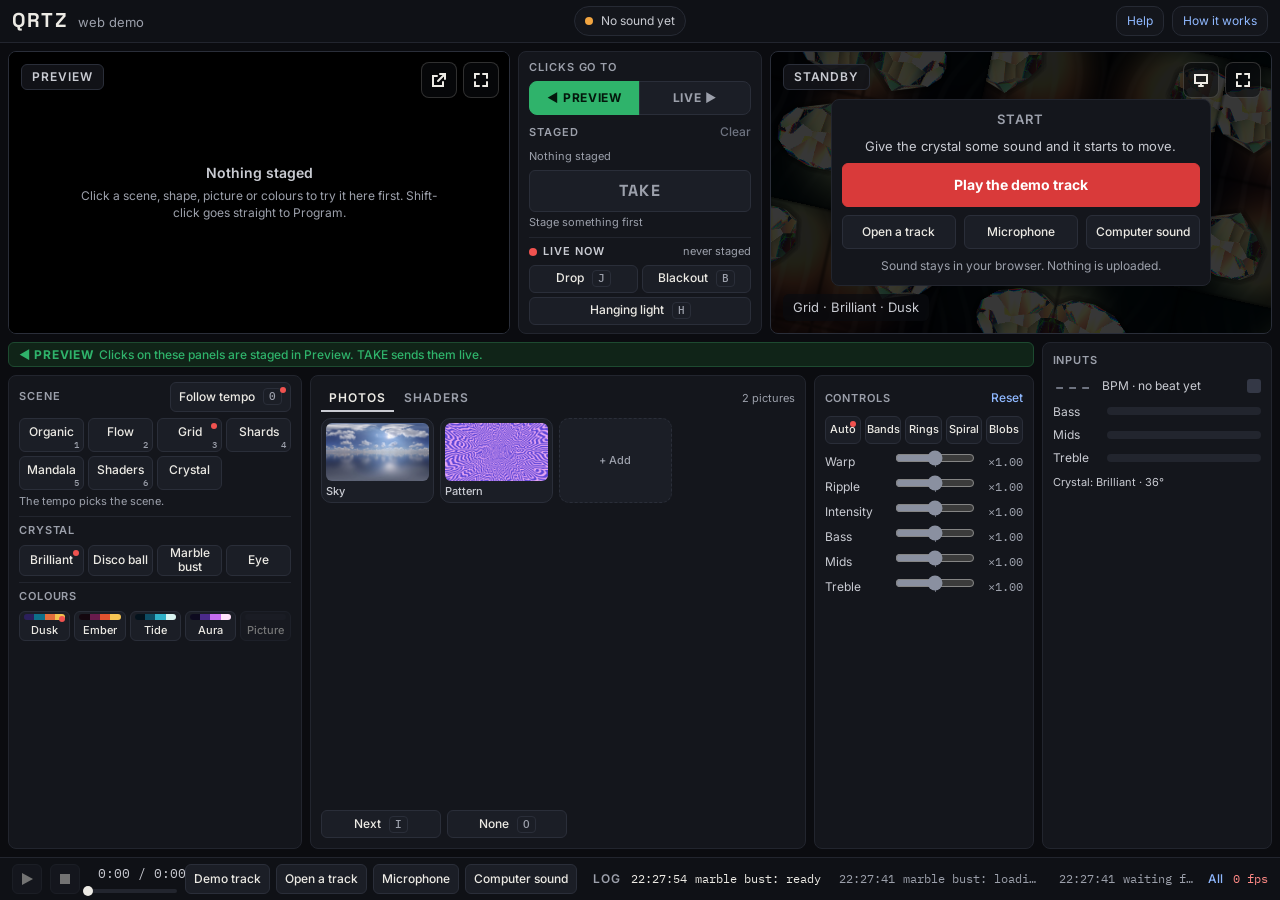
==== commit 863c9536: "QRTZ demo: clicks start on Preview, as in the app Copied from the qrtz repo's web/demo (its PR 30). " ====
--- a/qrtz/index.html
+++ b/qrtz/index.html
@@ -1504,11 +1504,12 @@
   // A click on a scene, shape, colours, picture, slider or wave shape is staged: Preview shows
   // it, and TAKE brings everything staged into Program together on the next bar, fading over
   // take_fade_bars. With "Clicks go to: Program", or Shift held, a click goes live at once
-  // instead. The keys always act on Program, as in the project. On the website clicks start on
-  // Program (a visitor wants to see things happen); in the app they start on Preview.
+  // instead. The keys always act on Program, as in the project. Clicks start on Preview, in the
+  // app and on the website alike (owner, Nov 20: one standard; both pictures are in view in every
+  // layout but the smallest, so a staged click shows at once); the switch is remembered.
   const pending = { scene: null, shape: null, palette: null, picture: null, waves: null, shader: null, skin: null, controls: {} };
   const KINDS = ['scene', 'shape', 'picture', 'palette', 'waves', 'shader', 'skin'];
-  let clicksTo = localStorage.getItem('qrtz-clicks-to') || (folder ? 'preview' : 'program');
+  let clicksTo = localStorage.getItem('qrtz-clicks-to') || 'preview';
   let takeAt = null;          // the bar a pressed TAKE lands on
   let stagedImage = null;     // the staged picture, loaded, for Preview
   const anyStaged = () => KINDS.some((k) => pending[k]) || Object.keys(pending.controls).length > 0;
